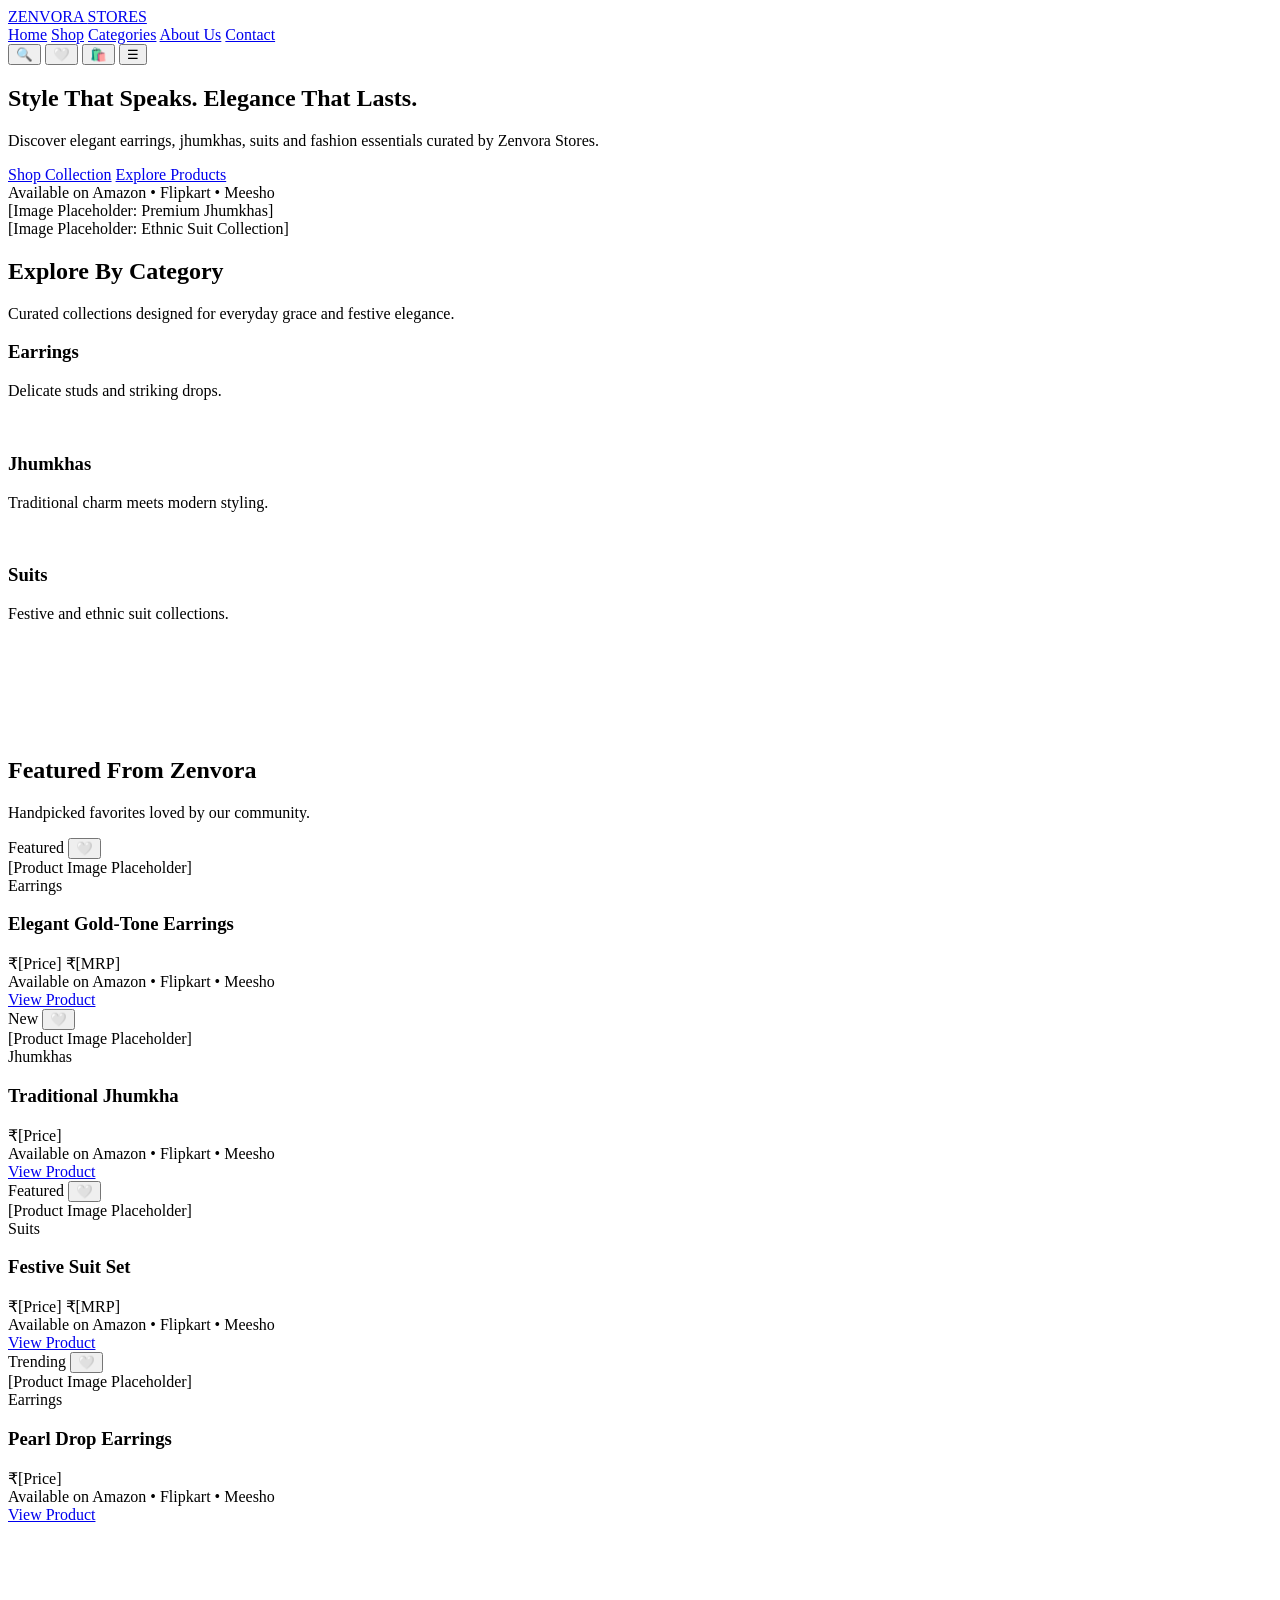
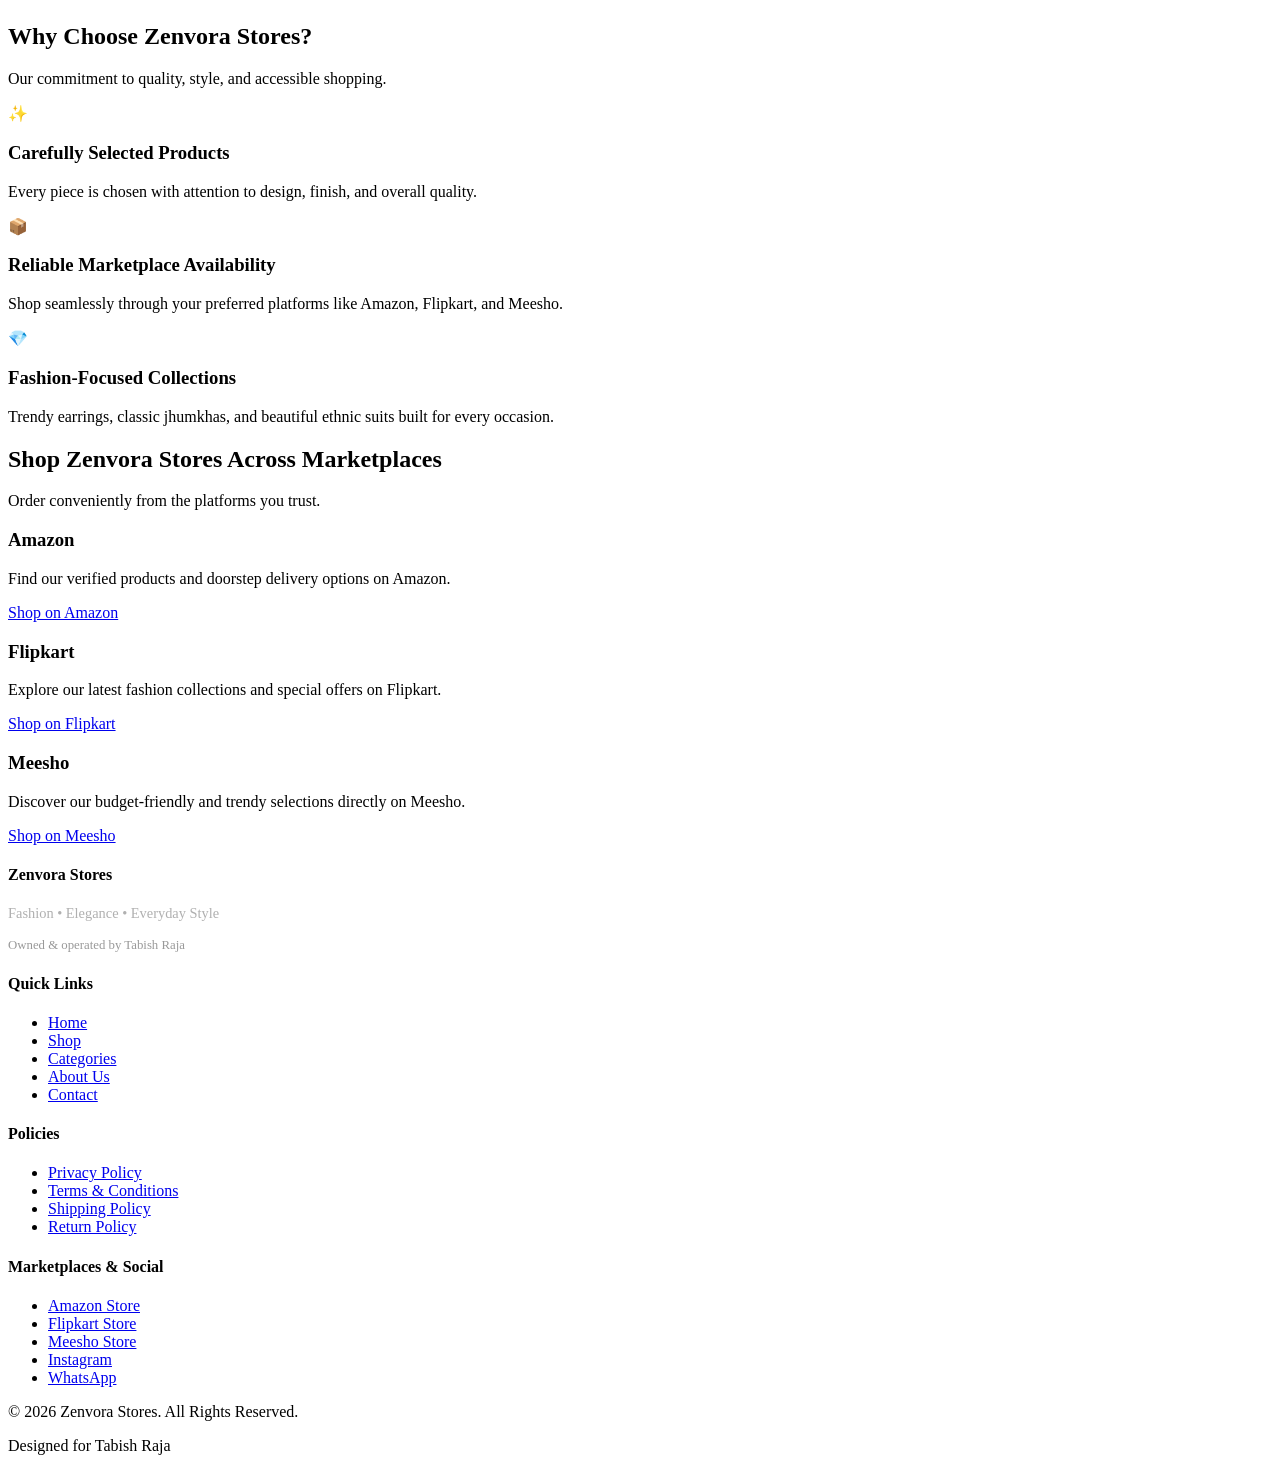
==== index.html @ 61e9c805 "Add files via upload" ====
<!DOCTYPE html>
<html lang="en">
<head>
  <meta charset="UTF-8">
  <meta name="viewport" content="width=device-width, initial-scale=1.0">
  <title>Zenvora Stores | Earrings, Jhumkhas, Suits & Fashion</title>
  <meta name="description" content="Discover earrings, jhumkhas, suits and fashion products from Zenvora Stores. Shop our collections through Zenvora Stores, Amazon, Flipkart and Meesho.">
  
  <meta property="og:title" content="Zenvora Stores | Earrings, Jhumkhas, Suits & Fashion">
  <meta property="og:description" content="Discover elegant fashion products curated by Zenvora Stores.">
  <meta property="og:type" content="website">

  <link rel="preconnect" href="https://fonts.googleapis.com">
  <link rel="preconnect" href="https://fonts.gstatic.com" crossorigin>
  <link href="https://fonts.googleapis.com/css2?family=Inter:wght@300;400;500;600&family=Playfair+Display:wght@400;500;600&display=swap" rel="stylesheet">
  
  <link rel="stylesheet" href="css/style.css">
</head>
<body>

  <header class="site-header">
    <div class="container navbar">
      <a href="index.html" class="brand-logo">ZENVORA <span>STORES</span></a>
      
      <nav class="nav-links">
        <a href="index.html" class="active">Home</a>
        <a href="shop.html">Shop</a>
        <a href="categories.html">Categories</a>
        <a href="about.html">About Us</a>
        <a href="contact.html">Contact</a>
      </nav>

      <div class="nav-actions">
        <button class="icon-btn" aria-label="Search">🔍</button>
        <button class="icon-btn" aria-label="Wishlist">🤍</button>
        <button class="icon-btn" aria-label="Shopping Bag">🛍️</button>
        <button class="hamburger" aria-label="Menu">☰</button>
      </div>
    </div>
  </header>

  <section class="hero-section container">
    <div class="hero-content">
      <h1>Style That Speaks. Elegance That Lasts.</h1>
      <p>Discover elegant earrings, jhumkhas, suits and fashion essentials curated by Zenvora Stores.</p>
      <div class="hero-btns">
        <a href="shop.html" class="btn btn-primary">Shop Collection</a>
        <a href="categories.html" class="btn btn-outline">Explore Products</a>
      </div>
      <div class="trust-statement">
        Available on Amazon • Flipkart • Meesho
      </div>
    </div>
    <div class="hero-image-grid">
      <div class="hero-image-card">
        <span>[Image Placeholder: Premium Jhumkhas]</span>
      </div>
      <div class="hero-image-card">
        <span>[Image Placeholder: Ethnic Suit Collection]</span>
      </div>
    </div>
  </section>

  <section class="categories-section">
    <div class="container">
      <div class="section-header">
        <h2>Explore By Category</h2>
        <p>Curated collections designed for everyday grace and festive elegance.</p>
      </div>
      <div class="categories-grid">
        <div class="category-card">
          <h3>Earrings</h3>
          <p>Delicate studs and striking drops.</p>
          <a href="shop.html" class="btn btn-outline btn-gold" style="color:#fff; border-color:#fff;">Explore Earrings</a>
        </div>
        <div class="category-card">
          <h3>Jhumkhas</h3>
          <p>Traditional charm meets modern styling.</p>
          <a href="shop.html" class="btn btn-outline btn-gold" style="color:#fff; border-color:#fff;">Explore Jhumkhas</a>
        </div>
        <div class="category-card">
          <h3>Suits</h3>
          <p>Festive and ethnic suit collections.</p>
          <a href="shop.html" class="btn btn-outline btn-gold" style="color:#fff; border-color:#fff;">Explore Suits</a>
        </div>
      </div>
    </div>
  </section>

  <section class="container" style="padding: 80px 0;">
    <div class="section-header">
      <h2>Featured From Zenvora</h2>
      <p>Handpicked favorites loved by our community.</p>
    </div>
    
    <div class="products-grid">
      <div class="product-card">
        <span class="product-badge">Featured</span>
        <button class="wishlist-btn" aria-label="Add to Wishlist">🤍</button>
        <div class="product-img-wrapper">
          <span>[Product Image Placeholder]</span>
        </div>
        <div class="product-info">
          <span class="product-category-tag">Earrings</span>
          <h3 class="product-title">Elegant Gold-Tone Earrings</h3>
          <div class="product-price-row">
            <span class="current-price">₹[Price]</span>
            <span class="original-price">₹[MRP]</span>
          </div>
          <div class="marketplace-tags">Available on Amazon • Flipkart • Meesho</div>
          <div class="product-card-actions">
            <a href="product/product-detail.html" class="btn btn-outline" style="width:100%; text-align:center;">View Product</a>
          </div>
        </div>
      </div>

      <div class="product-card">
        <span class="product-badge">New</span>
        <button class="wishlist-btn" aria-label="Add to Wishlist">🤍</button>
        <div class="product-img-wrapper">
          <span>[Product Image Placeholder]</span>
        </div>
        <div class="product-info">
          <span class="product-category-tag">Jhumkhas</span>
          <h3 class="product-title">Traditional Jhumkha</h3>
          <div class="product-price-row">
            <span class="current-price">₹[Price]</span>
          </div>
          <div class="marketplace-tags">Available on Amazon • Flipkart • Meesho</div>
          <div class="product-card-actions">
            <a href="product/product-detail.html" class="btn btn-outline" style="width:100%; text-align:center;">View Product</a>
          </div>
        </div>
      </div>

      <div class="product-card">
        <span class="product-badge">Featured</span>
        <button class="wishlist-btn" aria-label="Add to Wishlist">🤍</button>
        <div class="product-img-wrapper">
          <span>[Product Image Placeholder]</span>
        </div>
        <div class="product-info">
          <span class="product-category-tag">Suits</span>
          <h3 class="product-title">Festive Suit Set</h3>
          <div class="product-price-row">
            <span class="current-price">₹[Price]</span>
            <span class="original-price">₹[MRP]</span>
          </div>
          <div class="marketplace-tags">Available on Amazon • Flipkart • Meesho</div>
          <div class="product-card-actions">
            <a href="product/product-detail.html" class="btn btn-outline" style="width:100%; text-align:center;">View Product</a>
          </div>
        </div>
      </div>

      <div class="product-card">
        <span class="product-badge">Trending</span>
        <button class="wishlist-btn" aria-label="Add to Wishlist">🤍</button>
        <div class="product-img-wrapper">
          <span>[Product Image Placeholder]</span>
        </div>
        <div class="product-info">
          <span class="product-category-tag">Earrings</span>
          <h3 class="product-title">Pearl Drop Earrings</h3>
          <div class="product-price-row">
            <span class="current-price">₹[Price]</span>
          </div>
          <div class="marketplace-tags">Available on Amazon • Flipkart • Meesho</div>
          <div class="product-card-actions">
            <a href="product/product-detail.html" class="btn btn-outline" style="width:100%; text-align:center;">View Product</a>
          </div>
        </div>
      </div>
    </div>
  </section>

  <section class="features-section container">
    <div class="section-header">
      <h2>Why Choose Zenvora Stores?</h2>
      <p>Our commitment to quality, style, and accessible shopping.</p>
    </div>
    <div class="features-grid">
      <div class="feature-card">
        <div class="feature-icon">✨</div>
        <h3>Carefully Selected Products</h3>
        <p>Every piece is chosen with attention to design, finish, and overall quality.</p>
      </div>
      <div class="feature-card">
        <div class="feature-icon">📦</div>
        <h3>Reliable Marketplace Availability</h3>
        <p>Shop seamlessly through your preferred platforms like Amazon, Flipkart, and Meesho.</p>
      </div>
      <div class="feature-card">
        <div class="feature-icon">💎</div>
        <h3>Fashion-Focused Collections</h3>
        <p>Trendy earrings, classic jhumkhas, and beautiful ethnic suits built for every occasion.</p>
      </div>
    </div>
  </section>

  <section class="marketplaces-section">
    <div class="container">
      <div class="section-header">
        <h2>Shop Zenvora Stores Across Marketplaces</h2>
        <p>Order conveniently from the platforms you trust.</p>
      </div>
      <div class="marketplaces-grid">
        <div class="marketplace-card">
          <h3>Amazon</h3>
          <p>Find our verified products and doorstep delivery options on Amazon.</p>
          <a href="#amazon-link" class="btn btn-primary" target="_blank" rel="noopener">Shop on Amazon</a>
        </div>
        <div class="marketplace-card">
          <h3>Flipkart</h3>
          <p>Explore our latest fashion collections and special offers on Flipkart.</p>
          <a href="#flipkart-link" class="btn btn-primary" target="_blank" rel="noopener">Shop on Flipkart</a>
        </div>
        <div class="marketplace-card">
          <h3>Meesho</h3>
          <p>Discover our budget-friendly and trendy selections directly on Meesho.</p>
          <a href="#meesho-link" class="btn btn-primary" target="_blank" rel="noopener">Shop on Meesho</a>
        </div>
      </div>
    </div>
  </section>

  <footer class="site-footer">
    <div class="container">
      <div class="footer-grid">
        <div class="footer-col">
          <h4>Zenvora Stores</h4>
          <p style="color: #B0B0B0; font-size: 0.9rem; margin-bottom: 16px;">Fashion • Elegance • Everyday Style</p>
          <p style="color: #999; font-size: 0.8rem;">Owned & operated by Tabish Raja</p>
        </div>
        <div class="footer-col">
          <h4>Quick Links</h4>
          <ul>
            <li><a href="index.html">Home</a></li>
            <li><a href="shop.html">Shop</a></li>
            <li><a href="categories.html">Categories</a></li>
            <li><a href="about.html">About Us</a></li>
            <li><a href="contact.html">Contact</a></li>
          </ul>
        </div>
        <div class="footer-col">
          <h4>Policies</h4>
          <ul>
            <li><a href="#privacy">Privacy Policy</a></li>
            <li><a href="#terms">Terms & Conditions</a></li>
            <li><a href="#shipping">Shipping Policy</a></li>
            <li><a href="#returns">Return Policy</a></li>
          </ul>
        </div>
        <div class="footer-col">
          <h4>Marketplaces & Social</h4>
          <ul>
            <li><a href="#amazon-link">Amazon Store</a></li>
            <li><a href="#flipkart-link">Flipkart Store</a></li>
            <li><a href="#meesho-link">Meesho Store</a></li>
            <li><a href="#instagram">Instagram</a></li>
            <li><a href="#whatsapp">WhatsApp</a></li>
          </ul>
        </div>
      </div>
      <div class="footer-bottom">
        <p>&copy; 2026 Zenvora Stores. All Rights Reserved.</p>
        <p>Designed for Tabish Raja</p>
      </div>
    </div>
  </footer>

</body>
</html>
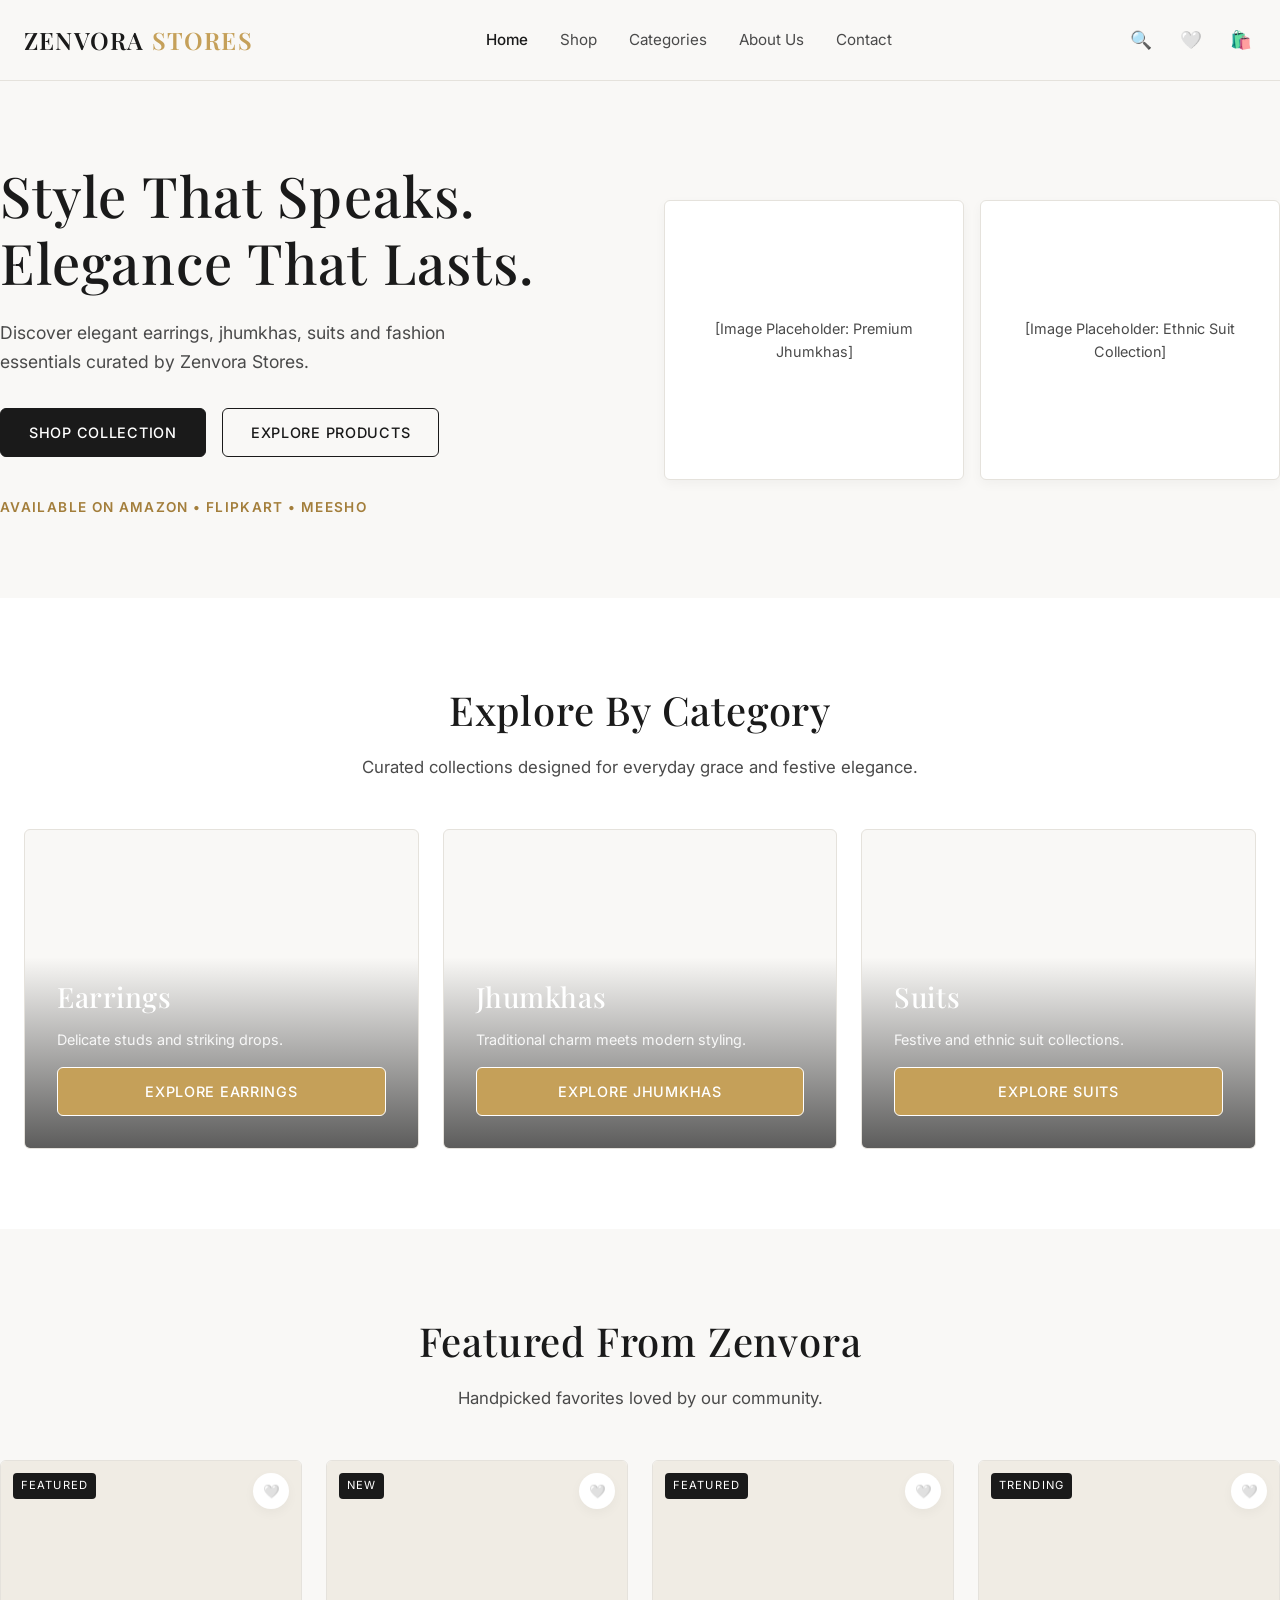
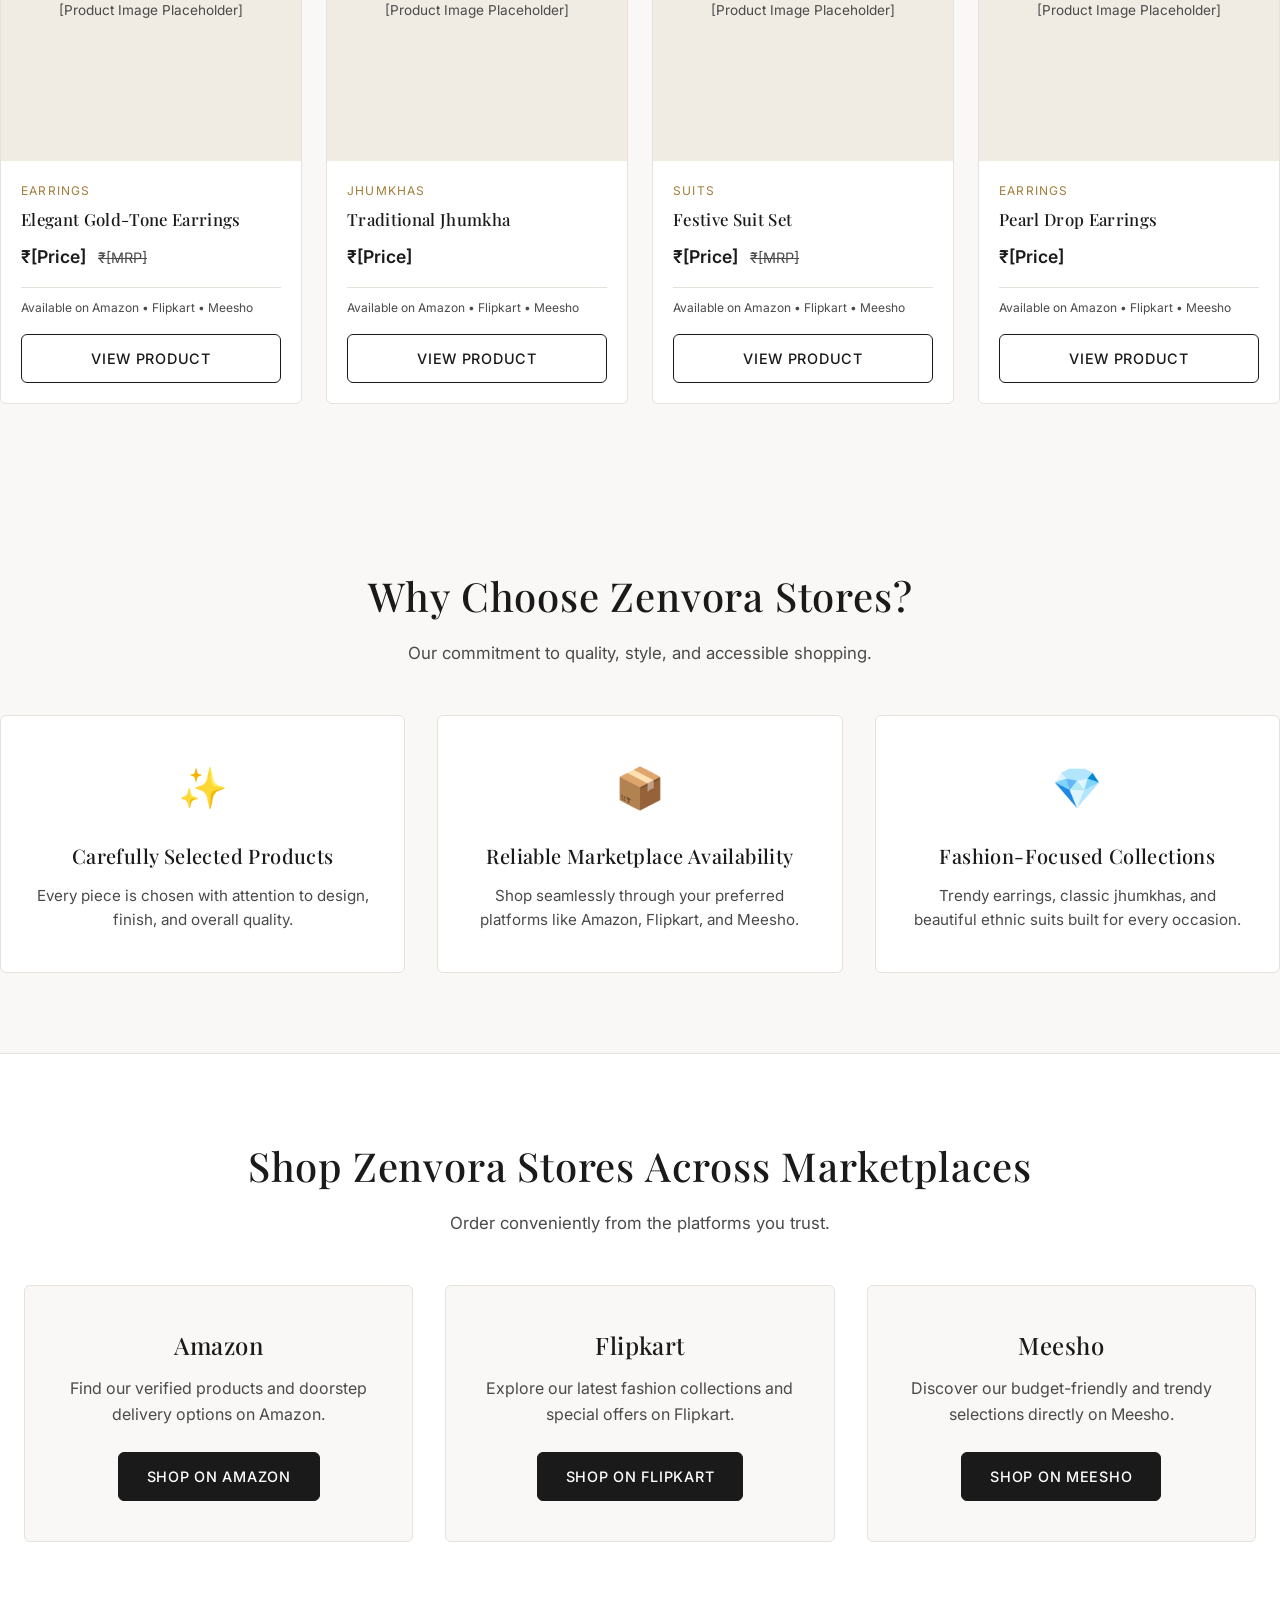
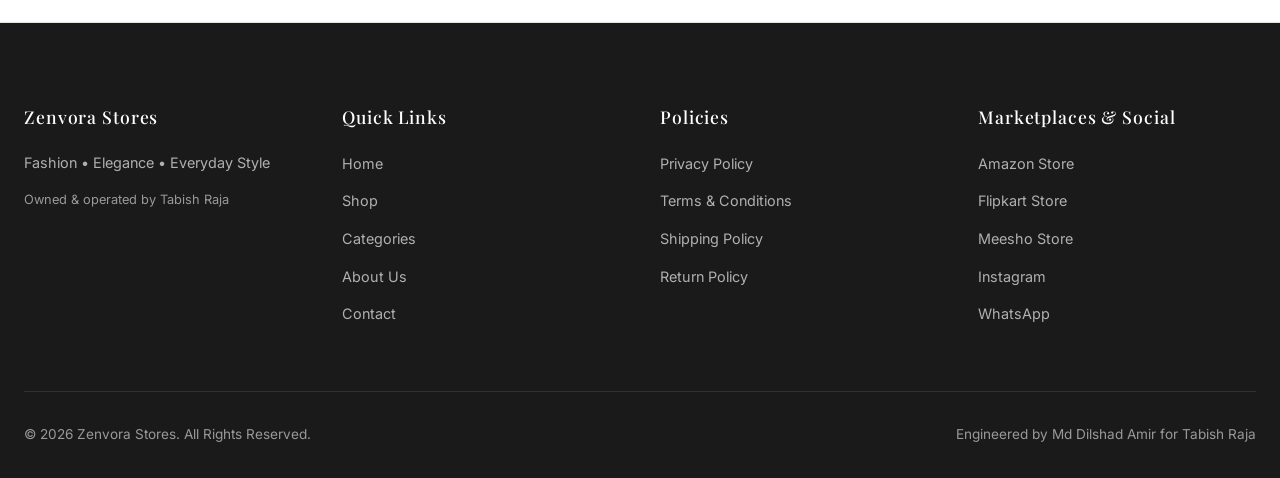
==== commit 45f2dd20: "Fix HTML structure and encoding issues in index.html The file was modified to correct the HTML struc" ====
--- a/index.html
+++ b/index.html
@@ -264,10 +264,10 @@
       </div>
       <div class="footer-bottom">
         <p>&copy; 2026 Zenvora Stores. All Rights Reserved.</p>
-        <p>Designed for Tabish Raja</p>
+        <p>Engineered by Md Dilshad Amir for Tabish Raja</p>
       </div>
     </div>
   </footer>
 
 </body>
-</html>+</html>
--- a/css/style.css
+++ b/css/style.css
@@ -0,0 +1,740 @@
+/* =================================================================
+   ZENVORA STORES - MASTER STYLESHEET
+   Brand Identity: Premium Indian Fashion & Lifestyle
+   Owner: Tabish Raja
+   Designer: Md Dilshad Amir
+================================================================= */
+
+:root {
+  --color-bg: #F9F8F6; /* Soft neutral beige / ivory background */
+  --color-surface: #FFFFFF; /* Pure white cards / containers */
+  --color-primary: #1A1A1A; /* Deep charcoal / near black */
+  --color-secondary: #4A4A4A; /* Muted dark gray for text */
+  --color-gold: #C5A059; /* Subtle gold accent */
+  --color-gold-dark: #A37E3B; /* Darker gold for hover states */
+  --color-border: #E5E2DC; /* Soft border color */
+  --color-badge: #F3ECE1; /* Light gold-tinted badge background */
+  
+  --font-primary: 'Inter', -apple-system, BlinkMacSystemFont, "Segoe UI", Roboto, sans-serif;
+  --font-heading: 'Playfair Display', Georgia, serif;
+  
+  --transition: all 0.3s ease;
+  --shadow-sm: 0 4px 12px rgba(26, 26, 26, 0.04);
+  --shadow-md: 0 8px 24px rgba(26, 26, 26, 0.08);
+  --radius: 6px;
+}
+
+/* Base Reset */
+* {
+  box-sizing: border-box;
+  margin: 0;
+  padding: 0;
+}
+
+body {
+  font-family: var(--font-primary);
+  background-color: var(--color-bg);
+  color: var(--color-primary);
+  line-height: 1.6;
+  -webkit-font-smoothing: antialiased;
+}
+
+a {
+  text-decoration: none;
+  color: inherit;
+  transition: var(--transition);
+}
+
+ul {
+  list-style: none;
+}
+
+img {
+  max-width: 100%;
+  height: auto;
+  display: block;
+}
+
+.container {
+  width: 100%;
+  max-width: 1280px;
+  margin: 0 auto;
+  padding: 0 24px;
+}
+
+/* Typography Headings */
+h1, h2, h3, h4 {
+  font-family: var(--font-heading);
+  font-weight: 500;
+  letter-spacing: 0.02em;
+}
+
+/* Buttons */
+.btn {
+  display: inline-flex;
+  align-items: center;
+  justify-content: center;
+  gap: 8px;
+  padding: 12px 28px;
+  font-size: 0.9rem;
+  font-weight: 500;
+  letter-spacing: 0.05em;
+  text-transform: uppercase;
+  border-radius: var(--radius);
+  cursor: pointer;
+  transition: var(--transition);
+  border: 1px solid transparent;
+}
+
+.btn-primary {
+  background-color: var(--color-primary);
+  color: var(--color-surface);
+  border-color: var(--color-primary);
+}
+
+.btn-primary:hover {
+  background-color: var(--color-gold);
+  border-color: var(--color-gold);
+  color: var(--color-primary);
+}
+
+.btn-outline {
+  background-color: transparent;
+  color: var(--color-primary);
+  border-color: var(--color-primary);
+}
+
+.btn-outline:hover {
+  background-color: var(--color-primary);
+  color: var(--color-surface);
+}
+
+.btn-gold {
+  background-color: var(--color-gold);
+  color: var(--color-primary);
+}
+
+.btn-gold:hover {
+  background-color: var(--color-gold-dark);
+}
+
+/* =================================================================
+   1. HEADER & NAVIGATION
+================================================================= */
+.site-header {
+  position: sticky;
+  top: 0;
+  left: 0;
+  width: 100%;
+  background-color: rgba(249, 248, 246, 0.95);
+  backdrop-filter: blur(10px);
+  border-bottom: 1px solid var(--color-border);
+  z-index: 1000;
+}
+
+.navbar {
+  display: flex;
+  align-items: center;
+  justify-content: space-between;
+  height: 80px;
+}
+
+.brand-logo {
+  font-family: var(--font-heading);
+  font-size: 1.5rem;
+  font-weight: 600;
+  letter-spacing: 0.05em;
+  color: var(--color-primary);
+}
+
+.brand-logo span {
+  color: var(--color-gold);
+}
+
+.nav-links {
+  display: flex;
+  gap: 32px;
+}
+
+.nav-links a {
+  font-size: 0.95rem;
+  color: var(--color-secondary);
+  font-weight: 400;
+}
+
+.nav-links a:hover,
+.nav-links a.active {
+  color: var(--color-primary);
+  font-weight: 500;
+}
+
+.nav-actions {
+  display: flex;
+  align-items: center;
+  gap: 20px;
+}
+
+.icon-btn {
+  background: none;
+  border: none;
+  font-size: 1.1rem;
+  color: var(--color-primary);
+  cursor: pointer;
+  position: relative;
+  padding: 4px;
+}
+
+.hamburger {
+  display: none;
+  background: none;
+  border: none;
+  font-size: 1.5rem;
+  cursor: pointer;
+  color: var(--color-primary);
+}
+
+/* =================================================================
+   2. HERO SECTION
+================================================================= */
+.hero-section {
+  padding: 80px 0;
+  display: grid;
+  grid-template-columns: 1fr 1fr;
+  gap: 48px;
+  align-items: center;
+}
+
+.hero-content h1 {
+  font-size: 3.5rem;
+  line-height: 1.2;
+  margin-bottom: 24px;
+  color: var(--color-primary);
+}
+
+.hero-content p {
+  font-size: 1.1rem;
+  color: var(--color-secondary);
+  margin-bottom: 32px;
+  max-width: 500px;
+}
+
+.hero-btns {
+  display: flex;
+  gap: 16px;
+  margin-bottom: 40px;
+}
+
+.trust-statement {
+  font-size: 0.85rem;
+  text-transform: uppercase;
+  letter-spacing: 0.1em;
+  color: var(--color-gold-dark);
+  font-weight: 600;
+}
+
+.hero-image-grid {
+  display: grid;
+  grid-template-columns: repeat(2, 1fr);
+  gap: 16px;
+}
+
+.hero-image-card {
+  background-color: var(--color-surface);
+  border-radius: var(--radius);
+  overflow: hidden;
+  box-shadow: var(--shadow-sm);
+  border: 1px solid var(--color-border);
+  min-height: 280px;
+  display: flex;
+  align-items: center;
+  justify-content: center;
+  color: var(--color-secondary);
+  font-size: 0.9rem;
+  text-align: center;
+  padding: 20px;
+}
+
+/* =================================================================
+   3. SECTION SHARED STYLES
+================================================================= */
+.section-header {
+  text-align: center;
+  margin-bottom: 48px;
+}
+
+.section-header h2 {
+  font-size: 2.5rem;
+  margin-bottom: 12px;
+}
+
+.section-header p {
+  color: var(--color-secondary);
+  font-size: 1.05rem;
+}
+
+/* =================================================================
+   4. PRODUCT GRID & CARDS (Consistently Structured)
+================================================================= */
+.products-grid {
+  display: grid;
+  grid-template-columns: repeat(4, 1fr);
+  gap: 24px;
+}
+
+.product-card {
+  background-color: var(--color-surface);
+  border: 1px solid var(--color-border);
+  border-radius: var(--radius);
+  overflow: hidden;
+  position: relative;
+  transition: var(--transition);
+  display: flex;
+  flex-direction: column;
+}
+
+.product-card:hover {
+  box-shadow: var(--shadow-md);
+  transform: translateY(-4px);
+}
+
+.product-badge {
+  position: absolute;
+  top: 12px;
+  left: 12px;
+  background-color: var(--color-primary);
+  color: var(--color-surface);
+  font-size: 0.7rem;
+  text-transform: uppercase;
+  letter-spacing: 0.1em;
+  padding: 4px 8px;
+  border-radius: 4px;
+  z-index: 2;
+}
+
+.product-img-wrapper {
+  position: relative;
+  width: 100%;
+  height: 300px;
+  background-color: #F0ECE4;
+  display: flex;
+  align-items: center;
+  justify-content: center;
+  color: var(--color-secondary);
+  font-size: 0.85rem;
+}
+
+.wishlist-btn {
+  position: absolute;
+  top: 12px;
+  right: 12px;
+  background: var(--color-surface);
+  border: none;
+  width: 36px;
+  height: 36px;
+  border-radius: 50%;
+  display: flex;
+  align-items: center;
+  justify-content: center;
+  cursor: pointer;
+  box-shadow: var(--shadow-sm);
+  z-index: 2;
+}
+
+.product-info {
+  padding: 20px;
+  display: flex;
+  flex-direction: column;
+  flex-grow: 1;
+}
+
+.product-category-tag {
+  font-size: 0.75rem;
+  text-transform: uppercase;
+  letter-spacing: 0.1em;
+  color: var(--color-gold-dark);
+  margin-bottom: 6px;
+}
+
+.product-title {
+  font-size: 1.05rem;
+  font-weight: 500;
+  margin-bottom: 10px;
+  color: var(--color-primary);
+}
+
+.product-price-row {
+  display: flex;
+  align-items: center;
+  gap: 12px;
+  margin-bottom: 16px;
+}
+
+.current-price {
+  font-weight: 600;
+  font-size: 1.1rem;
+}
+
+.original-price {
+  text-decoration: line-through;
+  color: var(--color-secondary);
+  font-size: 0.9rem;
+}
+
+.marketplace-tags {
+  font-size: 0.75rem;
+  color: var(--color-secondary);
+  margin-bottom: 16px;
+  border-top: 1px solid var(--color-border);
+  padding-top: 10px;
+}
+
+.product-card-actions {
+  margin-top: auto;
+}
+
+/* =================================================================
+   6. CATEGORIES SECTION
+================================================================= */
+.categories-section {
+  padding: 80px 0;
+  background-color: var(--color-surface);
+}
+
+.categories-grid {
+  display: grid;
+  grid-template-columns: repeat(3, 1fr);
+  gap: 24px;
+}
+
+.category-card {
+  position: relative;
+  height: 320px;
+  border-radius: var(--radius);
+  overflow: hidden;
+  background-color: var(--color-bg);
+  display: flex;
+  flex-direction: column;
+  justify-content: flex-end;
+  padding: 32px;
+  border: 1px solid var(--color-border);
+}
+
+.category-card::before {
+  content: '';
+  position: absolute;
+  top: 0; left: 0; width: 100%; height: 100%;
+  background: linear-gradient(to top, rgba(26,26,26,0.7) 0%, transparent 60%);
+  z-index: 1;
+}
+
+.category-card > * {
+  position: relative;
+  z-index: 2;
+  color: #FFFFFF;
+}
+
+.category-card h3 {
+  font-size: 1.75rem;
+  margin-bottom: 8px;
+}
+
+.category-card p {
+  font-size: 0.9rem;
+  opacity: 0.9;
+  margin-bottom: 16px;
+}
+
+/* =================================================================
+   8. WHY CHOOSE US SECTION
+================================================================= */
+.features-section {
+  padding: 80px 0;
+}
+
+.features-grid {
+  display: grid;
+  grid-template-columns: repeat(3, 1fr);
+  gap: 32px;
+}
+
+.feature-card {
+  background-color: var(--color-surface);
+  padding: 40px 32px;
+  border-radius: var(--radius);
+  border: 1px solid var(--color-border);
+  text-align: center;
+}
+
+.feature-icon {
+  font-size: 2.5rem;
+  margin-bottom: 20px;
+}
+
+.feature-card h3 {
+  font-size: 1.25rem;
+  margin-bottom: 12px;
+}
+
+.feature-card p {
+  color: var(--color-secondary);
+  font-size: 0.95rem;
+}
+
+/* =================================================================
+   9. MARKETPLACE CARDS SECTION
+================================================================= */
+.marketplaces-section {
+  padding: 80px 0;
+  background-color: var(--color-surface);
+  border-top: 1px solid var(--color-border);
+  border-bottom: 1px solid var(--color-border);
+}
+
+.marketplaces-grid {
+  display: grid;
+  grid-template-columns: repeat(3, 1fr);
+  gap: 32px;
+}
+
+.marketplace-card {
+  background-color: var(--color-bg);
+  border: 1px solid var(--color-border);
+  border-radius: var(--radius);
+  padding: 40px;
+  text-align: center;
+}
+
+.marketplace-card h3 {
+  font-size: 1.5rem;
+  margin-bottom: 12px;
+}
+
+.marketplace-card p {
+  color: var(--color-secondary);
+  margin-bottom: 24px;
+}
+
+/* =================================================================
+   10. ABOUT / OWNER SECTION
+================================================================= */
+.about-owner-section {
+  padding: 80px 0;
+}
+
+.about-owner-grid {
+  display: grid;
+  grid-template-columns: 1fr 1fr;
+  gap: 64px;
+  align-items: center;
+}
+
+.owner-image-placeholder {
+  width: 100%;
+  height: 450px;
+  background-color: var(--color-surface);
+  border: 1px solid var(--color-border);
+  border-radius: var(--radius);
+  display: flex;
+  align-items: center;
+  justify-content: center;
+  color: var(--color-secondary);
+  font-size: 0.9rem;
+}
+
+.owner-content h2 {
+  font-size: 2.25rem;
+  margin-bottom: 16px;
+}
+
+.owner-role {
+  font-size: 1rem;
+  color: var(--color-gold-dark);
+  font-weight: 600;
+  text-transform: uppercase;
+  letter-spacing: 0.05em;
+  margin-bottom: 20px;
+}
+
+.owner-content p {
+  color: var(--color-secondary);
+  margin-bottom: 16px;
+}
+
+/* =================================================================
+   11. CONTACT SECTION
+================================================================= */
+.contact-section {
+  padding: 80px 0;
+  background-color: var(--color-surface);
+}
+
+.contact-grid {
+  display: grid;
+  grid-template-columns: 1fr 1fr;
+  gap: 64px;
+}
+
+.contact-info-list {
+  display: flex;
+  flex-direction: column;
+  gap: 20px;
+  margin-top: 24px;
+}
+
+.contact-item {
+  display: flex;
+  flex-direction: column;
+}
+
+.contact-item span.label {
+  font-size: 0.8rem;
+  text-transform: uppercase;
+  letter-spacing: 0.1em;
+  color: var(--color-gold-dark);
+}
+
+.contact-item span.value {
+  font-size: 1.05rem;
+  color: var(--color-primary);
+  font-weight: 500;
+}
+
+.contact-form {
+  display: flex;
+  flex-direction: column;
+  gap: 20px;
+}
+
+.form-group {
+  display: flex;
+  flex-direction: column;
+  gap: 8px;
+}
+
+.form-group label {
+  font-size: 0.9rem;
+  font-weight: 500;
+}
+
+.form-control {
+  padding: 14px;
+  border: 1px solid var(--color-border);
+  border-radius: var(--radius);
+  background-color: var(--color-bg);
+  font-family: var(--font-primary);
+  font-size: 0.95krem;
+  color: var(--color-primary);
+}
+
+.form-control:focus {
+  outline: none;
+  border-color: var(--color-gold);
+}
+
+/* =================================================================
+   12. FOOTER
+================================================================= */
+.site-footer {
+  background-color: var(--color-primary);
+  color: var(--color-surface);
+  padding: 80px 0 32px 0;
+}
+
+.footer-grid {
+  display: grid;
+  grid-template-columns: repeat(4, 1fr);
+  gap: 40px;
+  margin-bottom: 64px;
+}
+
+.footer-col h4 {
+  font-size: 1.1rem;
+  margin-bottom: 20px;
+  color: var(--color-surface);
+  letter-spacing: 0.05em;
+}
+
+.footer-col ul {
+  display: flex;
+  flex-direction: column;
+  gap: 12px;
+}
+
+.footer-col ul a {
+  color: #B0B0B0;
+  font-size: 0.9rem;
+}
+
+.footer-col ul a:hover {
+  color: var(--color-gold);
+}
+
+.footer-bottom {
+  border-top: 1px solid rgba(255, 255, 255, 0.1);
+  padding-top: 32px;
+  display: flex;
+  justify-content: space-between;
+  align-items: center;
+  font-size: 0.85rem;
+  color: #999999;
+}
+
+/* =================================================================
+   RESPONSIVE MEDIA QUERIES
+================================================================= */
+@media (max-width: 1024px) {
+  .hero-section {
+    grid-template-columns: 1fr;
+    text-align: center;
+    padding: 40px 0;
+  }
+  .hero-content p {
+    margin: 0 auto 32px auto;
+  }
+  .hero-btns {
+    justify-content: center;
+  }
+  .products-grid {
+    grid-template-columns: repeat(3, 1fr);
+  }
+  .features-grid, .marketplaces-grid, .categories-grid {
+    grid-template-columns: repeat(2, 1fr);
+  }
+  .footer-grid {
+    grid-template-columns: repeat(2, 1fr);
+  }
+  .about-owner-grid, .contact-grid {
+    grid-template-columns: 1fr;
+    gap: 40px;
+  }
+}
+
+@media (max-width: 768px) {
+  .nav-links {
+    display: none; /* Can be handled via CSS state or JS mobile menu */
+  }
+  .hamburger {
+    display: block;
+  }
+  .hero-content h1 {
+    font-size: 2.5rem;
+  }
+  .products-grid {
+    grid-template-columns: repeat(2, 1fr);
+    gap: 16px;
+  }
+  .features-grid, .marketplaces-grid, .categories-grid, .footer-grid {
+    grid-template-columns: 1fr;
+  }
+  .footer-bottom {
+    flex-direction: column;
+    gap: 12px;
+    text-align: center;
+  }
+}
+
+@media (max-width: 480px) {
+  .products-grid {
+    grid-template-columns: 1fr;
+  }
+}
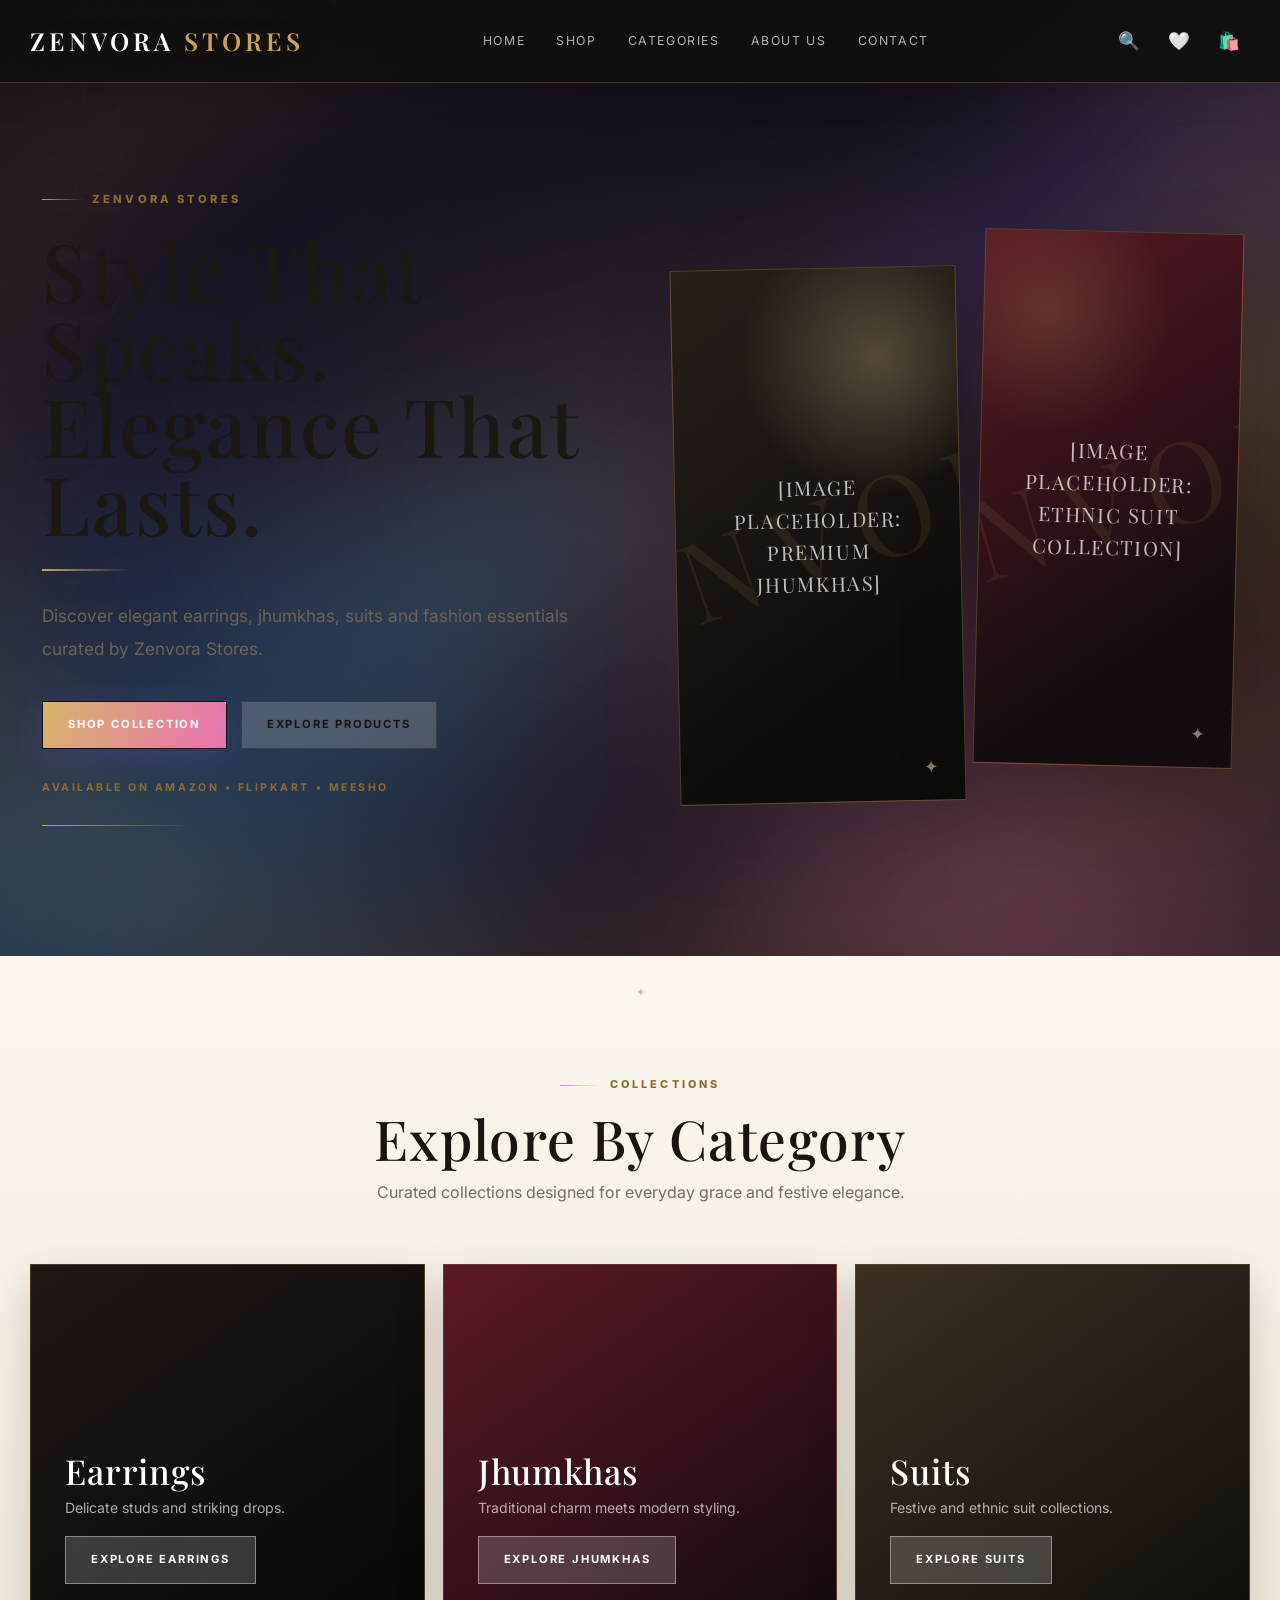
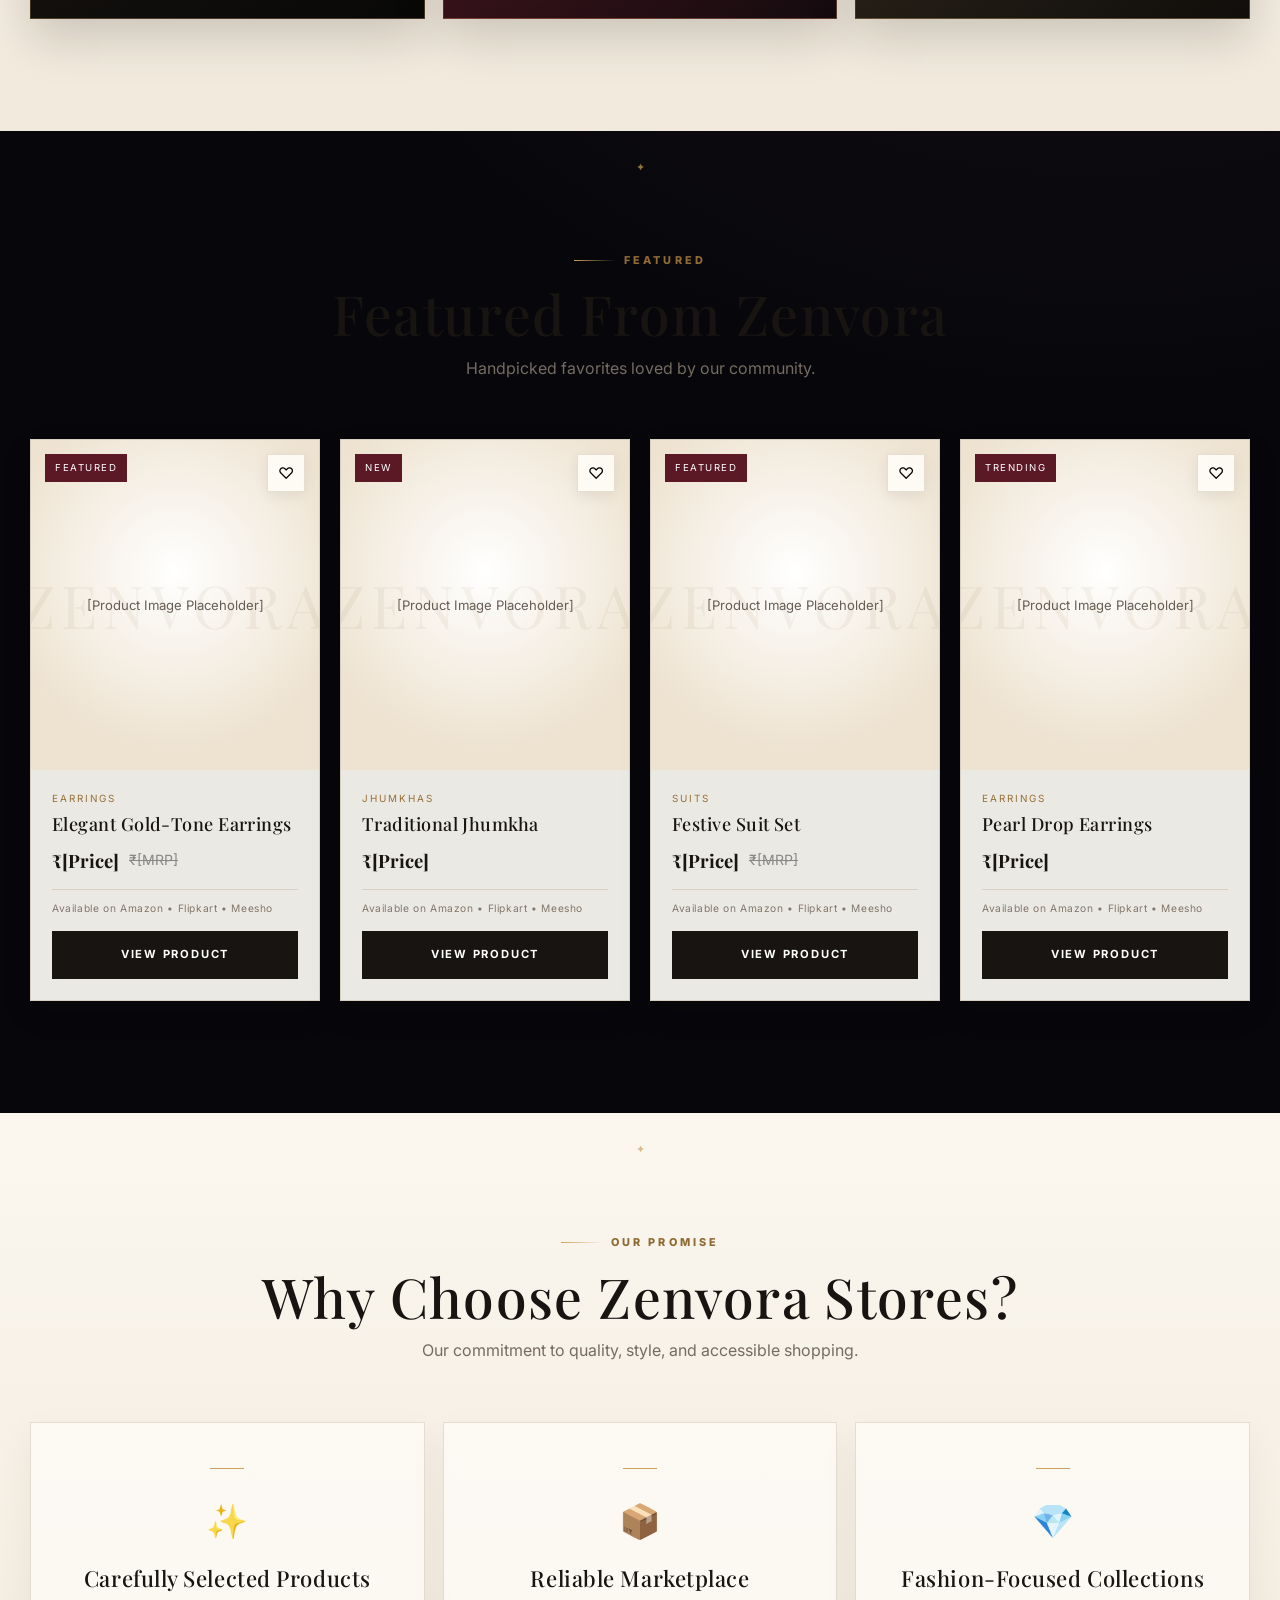
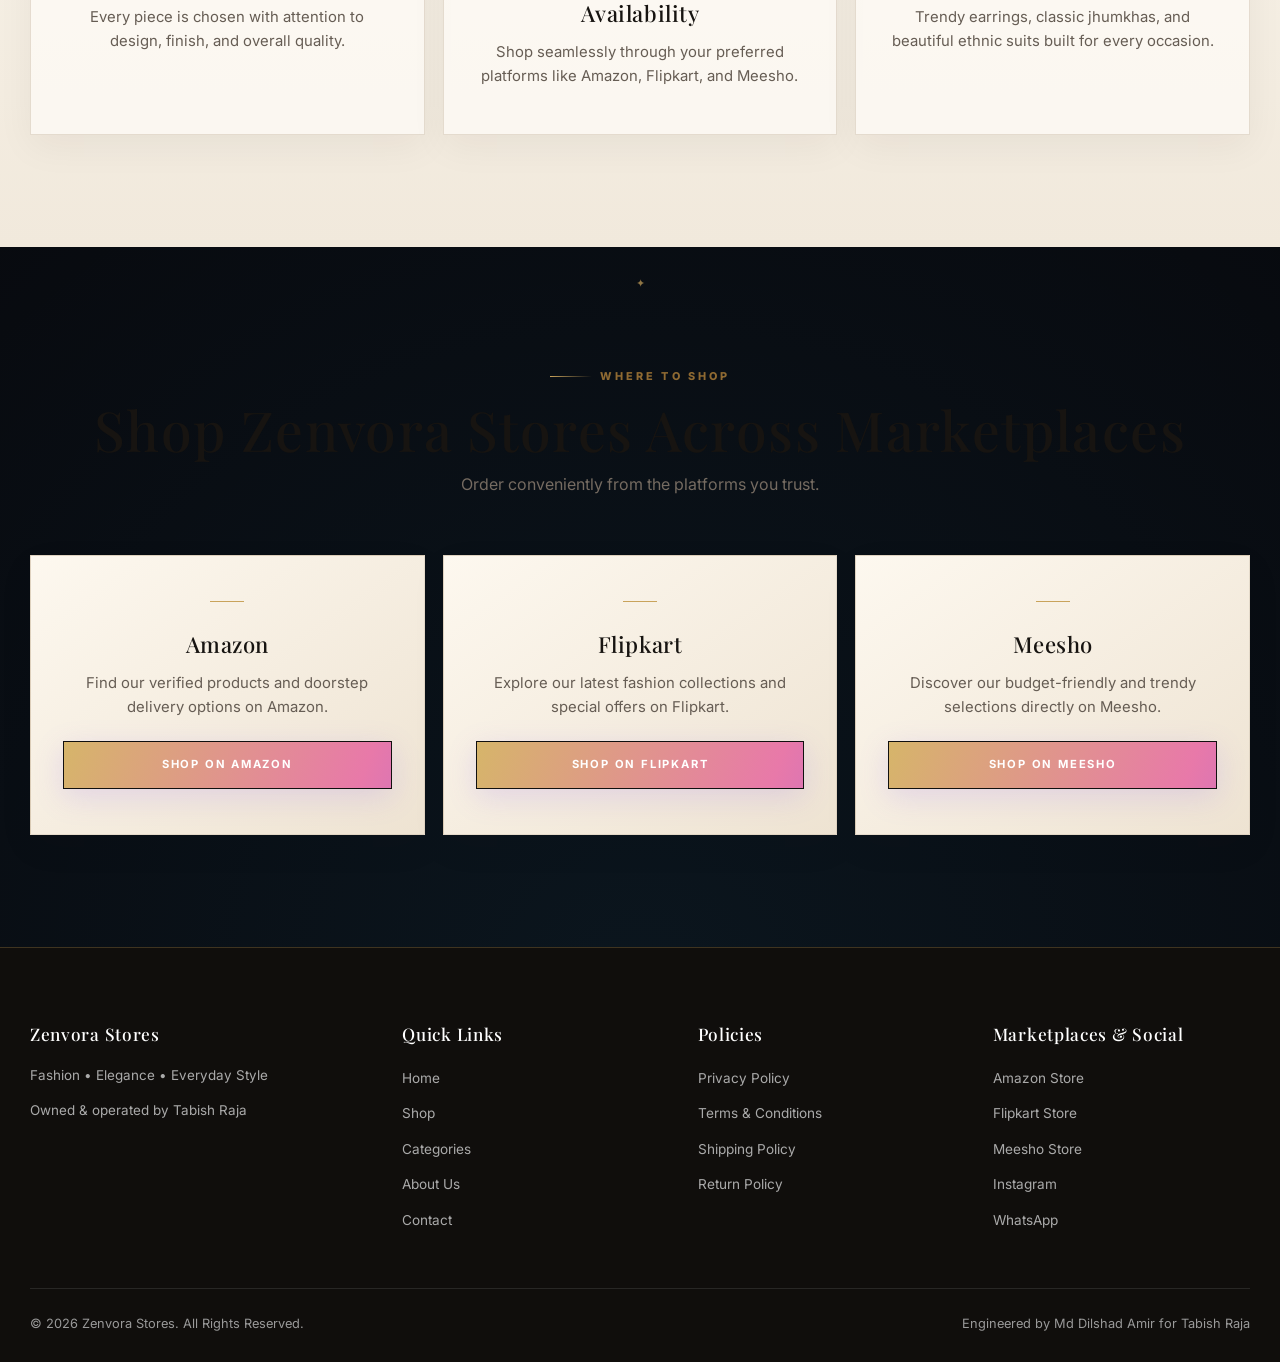
==== commit 1eee2001: "Update print statement to say 'Goodbye World'" ====
--- a/index.html
+++ b/index.html
@@ -1,273 +1,908 @@
 <!DOCTYPE html>
 <html lang="en">
 <head>
-  <meta charset="UTF-8">
-  <meta name="viewport" content="width=device-width, initial-scale=1.0">
-  <title>Zenvora Stores | Earrings, Jhumkhas, Suits & Fashion</title>
-  <meta name="description" content="Discover earrings, jhumkhas, suits and fashion products from Zenvora Stores. Shop our collections through Zenvora Stores, Amazon, Flipkart and Meesho.">
-  
-  <meta property="og:title" content="Zenvora Stores | Earrings, Jhumkhas, Suits & Fashion">
-  <meta property="og:description" content="Discover elegant fashion products curated by Zenvora Stores.">
-  <meta property="og:type" content="website">
-
-  <link rel="preconnect" href="https://fonts.googleapis.com">
-  <link rel="preconnect" href="https://fonts.gstatic.com" crossorigin>
-  <link href="https://fonts.googleapis.com/css2?family=Inter:wght@300;400;500;600&family=Playfair+Display:wght@400;500;600&display=swap" rel="stylesheet">
-  
-  <link rel="stylesheet" href="css/style.css">
+<meta charset="UTF-8">
+<meta name="viewport" content="width=device-width, initial-scale=1.0">
+<title>Zenvora Stores | Earrings, Jhumkhas, Suits & Fashion</title>
+<meta name="description" content="Discover earrings, jhumkhas, suits and fashion products from Zenvora Stores. Shop our collections through Zenvora Stores, Amazon, Flipkart and Meesho.">
+<meta name="theme-color" content="#11100f">
+<meta property="og:title" content="Zenvora Stores | Earrings, Jhumkhas, Suits & Fashion">
+<meta property="og:description" content="Discover elegant fashion products curated by Zenvora Stores.">
+<meta property="og:type" content="website">
+<link rel="preconnect" href="https://fonts.googleapis.com">
+<link rel="preconnect" href="https://fonts.gstatic.com" crossorigin>
+<link href="https://fonts.googleapis.com/css2?family=Inter:wght@300;400;500;600;700&family=Playfair+Display:wght@400;500;600&display=swap" rel="stylesheet">
+<style>
+:root{
+--bg:#f9f8f6;--surface:#fff;--ink:#1a1a1a;--muted:#4a4a4a;--gold:#c5a059;--gold2:#a37e3b;
+--border:#e5e2dc;--badge:#f3ece1;--shadow:0 12px 35px rgba(26,26,26,.08);--shadow2:0 22px 55px rgba(26,26,26,.13);
+--radius:10px;--ease:cubic-bezier(.2,.7,.2,1)
+}
+*{box-sizing:border-box;margin:0;padding:0}
+html{scroll-behavior:smooth}
+body{font-family:Inter,-apple-system,BlinkMacSystemFont,"Segoe UI",sans-serif;background:var(--bg);color:var(--ink);line-height:1.6;-webkit-font-smoothing:antialiased}
+body.lock{overflow:hidden}
+a{text-decoration:none;color:inherit}
+button,input,textarea,select{font:inherit}
+button{cursor:pointer}
+ul{list-style:none}
+img{max-width:100%;display:block}
+.container{width:min(1280px,100%);margin:auto;padding:0 24px}
+h1,h2,h3,h4{font-family:"Playfair Display",Georgia,serif;font-weight:500;letter-spacing:.02em}
+.section{padding:88px 0}
+.section.alt{background:#fff}
+.section-header{text-align:center;margin-bottom:46px}
+.section-header h2{font-size:clamp(2rem,4vw,2.65rem);margin-bottom:10px}
+.section-header p{color:var(--muted);font-size:1rem}
+.eyebrow{display:inline-flex;align-items:center;gap:8px;color:var(--gold2);font-size:.75rem;font-weight:700;letter-spacing:.16em;text-transform:uppercase;margin-bottom:15px}
+.eyebrow:before{content:"";width:28px;height:1px;background:var(--gold)}
+.btn{display:inline-flex;align-items:center;justify-content:center;gap:9px;padding:13px 25px;border:1px solid transparent;border-radius:7px;font-size:.82rem;font-weight:700;letter-spacing:.08em;text-transform:uppercase;transition:.3s var(--ease)}
+.btn-primary{background:var(--ink);color:#fff;border-color:var(--ink)}
+.btn-primary:hover{background:var(--gold);border-color:var(--gold);color:var(--ink);transform:translateY(-2px)}
+.btn-outline{background:transparent;color:var(--ink);border-color:var(--ink)}
+.btn-outline:hover{background:var(--ink);color:#fff;transform:translateY(-2px)}
+.btn-gold{background:var(--gold);border-color:var(--gold);color:var(--ink)}
+.btn-gold:hover{background:var(--gold2);border-color:var(--gold2)}
+.site-header{position:sticky;top:0;z-index:1000;background:rgba(249,248,246,.88);backdrop-filter:blur(18px);border-bottom:1px solid rgba(229,226,220,.9)}
+.navbar{height:76px;display:flex;align-items:center;justify-content:space-between;gap:25px}
+.brand-logo{font-family:"Playfair Display",serif;font-size:1.48rem;font-weight:600;letter-spacing:.08em;white-space:nowrap}
+.brand-logo span{color:var(--gold)}
+.nav-links{display:flex;gap:29px}
+.nav-links a{font-size:.9rem;color:var(--muted);position:relative;padding:8px 0}
+.nav-links a:after{content:"";position:absolute;left:0;bottom:0;width:0;height:2px;background:var(--gold);transition:.25s}
+.nav-links a:hover,.nav-links a.active{color:var(--ink)}
+.nav-links a.active:after,.nav-links a:hover:after{width:100%}
+.nav-actions{display:flex;align-items:center;gap:8px}
+.icon-btn{border:0;background:transparent;width:42px;height:42px;border-radius:50%;font-size:1.1rem;transition:.25s}
+.icon-btn:hover{background:#fff;box-shadow:var(--shadow)}
+.hamburger{display:none}
+.hero-section{padding:78px 0 92px;display:grid;grid-template-columns:1.02fr .98fr;gap:58px;align-items:center}
+.hero-content h1{font-size:clamp(2.8rem,5.2vw,4.35rem);line-height:1.1;margin-bottom:23px}
+.hero-content p{font-size:1.08rem;color:var(--muted);max-width:570px;margin-bottom:31px}
+.hero-btns{display:flex;gap:13px;flex-wrap:wrap;margin-bottom:32px}
+.trust-statement{font-size:.76rem;text-transform:uppercase;letter-spacing:.13em;color:var(--gold2);font-weight:700}
+.hero-image-grid{display:grid;grid-template-columns:1.05fr .95fr;gap:16px}
+.hero-image-card{min-height:390px;border:1px solid var(--border);border-radius:14px;background:linear-gradient(145deg,#fff,#f0ece4);display:flex;align-items:center;justify-content:center;text-align:center;padding:25px;color:var(--muted);box-shadow:var(--shadow);position:relative;overflow:hidden}
+.hero-image-card:first-child{transform:translateY(25px)}
+.hero-image-card:before{content:"ZENVORA";position:absolute;font-family:"Playfair Display";font-size:5rem;color:rgba(197,160,89,.08);transform:rotate(-18deg)}
+.hero-image-card span{position:relative;z-index:1}
+.categories-grid{display:grid;grid-template-columns:repeat(3,1fr);gap:22px}
+.category-card{position:relative;min-height:310px;border-radius:14px;overflow:hidden;background:linear-gradient(145deg,#2b2926,#111);display:flex;flex-direction:column;justify-content:flex-end;padding:30px;border:1px solid #34312d;box-shadow:var(--shadow);transition:.35s var(--ease)}
+.category-card:hover{transform:translateY(-7px);box-shadow:var(--shadow2)}
+.category-card:before{content:"";position:absolute;inset:0;background:radial-gradient(circle at 75% 20%,rgba(197,160,89,.3),transparent 32%),linear-gradient(to top,rgba(0,0,0,.78),transparent 70%)}
+.category-card>*{position:relative;z-index:1;color:#fff}
+.category-card h3{font-size:1.8rem;margin-bottom:7px}.category-card p{opacity:.88;margin-bottom:17px;font-size:.92rem}
+.products-grid{display:grid;grid-template-columns:repeat(4,1fr);gap:23px}
+.product-card{background:#fff;border:1px solid var(--border);border-radius:12px;overflow:hidden;position:relative;transition:.35s var(--ease);display:flex;flex-direction:column}
+.product-card:hover{transform:translateY(-6px);box-shadow:var(--shadow2)}
+.product-badge{position:absolute;top:12px;left:12px;background:var(--ink);color:#fff;font-size:.66rem;text-transform:uppercase;letter-spacing:.1em;padding:5px 9px;border-radius:5px;z-index:3}
+.product-img-wrapper{height:300px;background:linear-gradient(145deg,#f5f1e9,#e9e1d4);display:flex;align-items:center;justify-content:center;color:var(--muted);font-size:.82rem;position:relative;overflow:hidden}
+.product-img-wrapper:after{content:"ZENVORA";font-family:"Playfair Display";position:absolute;font-size:3rem;color:rgba(26,26,26,.07);letter-spacing:.1em}
+.product-img-wrapper span{position:relative;z-index:1;text-align:center}
+.wishlist-btn{position:absolute;right:12px;top:12px;width:38px;height:38px;border:1px solid var(--border);border-radius:50%;background:#fff;z-index:4;box-shadow:0 4px 14px rgba(0,0,0,.07);transition:.25s}
+.wishlist-btn.active{color:#b12d3a;background:#fff0f1}
+.product-info{padding:19px;display:flex;flex-direction:column;flex-grow:1}
+.product-category-tag{font-size:.7rem;text-transform:uppercase;letter-spacing:.12em;color:var(--gold2);margin-bottom:5px}
+.product-title{font-size:1.05rem;margin-bottom:9px}
+.product-price-row{display:flex;gap:10px;align-items:center;margin-bottom:14px}
+.current-price{font-weight:700}.original-price{text-decoration:line-through;color:#888;font-size:.88rem}
+.marketplace-tags{font-size:.72rem;color:var(--muted);border-top:1px solid var(--border);padding-top:10px;margin-bottom:15px}
+.product-card-actions{margin-top:auto}.product-card-actions .btn{width:100%}
+.features-grid,.marketplaces-grid{display:grid;grid-template-columns:repeat(3,1fr);gap:25px}
+.feature-card,.marketplace-card{background:#fff;padding:38px 30px;border:1px solid var(--border);border-radius:12px;text-align:center;transition:.3s}
+.feature-card:hover,.marketplace-card:hover{transform:translateY(-5px);box-shadow:var(--shadow)}
+.feature-icon{font-size:2.4rem;margin-bottom:17px}.feature-card h3,.marketplace-card h3{font-size:1.25rem;margin-bottom:10px}.feature-card p,.marketplace-card p{color:var(--muted);font-size:.93rem}
+.marketplace-card{background:var(--bg)}.marketplace-card .btn{margin-top:21px}
+.about-owner-section{padding:88px 0}.about-owner-grid,.contact-grid{display:grid;grid-template-columns:1fr 1fr;gap:62px;align-items:center}
+.owner-image-container{min-height:480px;border:1px solid var(--border);border-radius:14px;overflow:hidden;background:#eee8dc;display:flex;align-items:center;justify-content:center}
+.owner-image-container img{width:100%;height:480px;object-fit:cover}
+.owner-content h2{font-size:2.35rem;margin-bottom:14px}.owner-role{color:var(--gold2);font-weight:700;font-size:.88rem;text-transform:uppercase;letter-spacing:.08em;margin-bottom:22px}.owner-content p{color:var(--muted);margin-bottom:16px}
+.contact-section{padding:88px 0;background:#fff}.contact-grid{align-items:start}.contact-info-list{display:flex;flex-direction:column;gap:21px;margin-top:25px}.contact-item .label{font-size:.73rem;text-transform:uppercase;letter-spacing:.12em;color:var(--gold2);display:block}.contact-item .value{font-size:1rem;font-weight:500;display:block}.contact-item a{text-decoration:underline;text-underline-offset:3px}
+.contact-form{background:var(--bg);border:1px solid var(--border);border-radius:14px;padding:30px;display:flex;flex-direction:column;gap:17px}.contact-form h3{font-size:1.55rem;margin-bottom:3px}.form-group{display:flex;flex-direction:column;gap:7px}.form-group label{font-size:.84rem;font-weight:600}.form-control{padding:13px 14px;border:1px solid var(--border);border-radius:7px;background:#fff;color:var(--ink);outline:0}.form-control:focus{border-color:var(--gold);box-shadow:0 0 0 3px rgba(197,160,89,.12)}textarea.form-control{resize:vertical;min-height:120px}
+.shop-toolbar{display:flex;align-items:center;justify-content:space-between;gap:15px;margin-bottom:27px;padding:14px 0;border-bottom:1px solid var(--border)}
+.filter-group{display:flex;gap:8px;flex-wrap:wrap}.filter-btn{padding:9px 13px;border:1px solid var(--border);background:#fff;border-radius:99px;font-size:.76rem}.filter-btn.active,.filter-btn:hover{background:var(--ink);color:#fff;border-color:var(--ink)}
+.search-box{position:relative}.search-box input{width:245px;padding:10px 13px 10px 37px;border:1px solid var(--border);border-radius:99px;background:#fff;outline:0}.search-box span{position:absolute;left:13px;top:7px}
+.page-hero{text-align:center;padding:70px 0 38px}.page-hero h1{font-size:clamp(2.2rem,5vw,3.4rem);margin-bottom:8px}.page-hero p{color:var(--muted)}
+.detail-grid{display:grid;grid-template-columns:1fr 1fr;gap:48px;align-items:start}.detail-main-image{height:510px;background:linear-gradient(145deg,#f5f1e9,#e8dfd0);border:1px solid var(--border);border-radius:14px;display:flex;align-items:center;justify-content:center;color:var(--muted);position:relative;overflow:hidden}.detail-main-image:after{content:"ZENVORA";position:absolute;font-family:"Playfair Display";font-size:6rem;color:rgba(26,26,26,.07);transform:rotate(-15deg)}.detail-main-image span{z-index:1}.thumb-grid{display:grid;grid-template-columns:repeat(3,1fr);gap:11px;margin-top:12px}.thumb{height:105px;border:1px solid var(--border);border-radius:8px;background:#f3eee5;display:flex;align-items:center;justify-content:center;font-size:.72rem;color:var(--muted);cursor:pointer}.thumb:hover{border-color:var(--gold)}
+.detail-info h1{font-size:2.45rem;margin:8px 0 13px}.detail-desc{color:var(--muted);margin:22px 0;line-height:1.8}.specs{border-top:1px solid var(--border);border-bottom:1px solid var(--border);padding:17px 0;margin-bottom:23px}.specs p{font-size:.88rem;margin:7px 0}.detail-actions{display:flex;gap:10px;margin-bottom:24px}.market-box{background:#fff;border:1px solid var(--border);border-radius:12px;padding:21px}.market-box strong{font-size:.78rem;text-transform:uppercase;letter-spacing:.08em;color:var(--gold2)}.market-links{display:grid;gap:9px;margin-top:13px}.market-links a{text-align:center}
+.site-footer{background:var(--ink);color:#fff;padding:72px 0 28px}.footer-grid{display:grid;grid-template-columns:1.3fr 1fr 1fr 1fr;gap:38px;margin-bottom:55px}.footer-col h4{font-size:1.05rem;margin-bottom:17px}.footer-col p{color:#aaa;font-size:.84rem}.footer-col ul{display:grid;gap:10px}.footer-col a{color:#aaa;font-size:.85rem}.footer-col a:hover{color:var(--gold)}.footer-bottom{border-top:1px solid rgba(255,255,255,.1);padding-top:25px;display:flex;justify-content:space-between;gap:20px;color:#999;font-size:.8rem}
+.mobile-menu{display:none;position:fixed;inset:76px 0 0;background:rgba(249,248,246,.98);z-index:999;padding:25px}.mobile-menu.open{display:block}.mobile-menu a{display:block;padding:16px 5px;border-bottom:1px solid var(--border);font-size:1.05rem}
+.view{display:none}.view.active{display:block}
+.toast{position:fixed;right:22px;bottom:22px;background:var(--ink);color:#fff;padding:13px 17px;border-radius:9px;box-shadow:var(--shadow2);z-index:3000;transform:translateY(25px);opacity:0;pointer-events:none;transition:.3s}.toast.show{transform:none;opacity:1}
+.modal{position:fixed;inset:0;background:rgba(0,0,0,.5);backdrop-filter:blur(7px);z-index:2000;display:none;align-items:center;justify-content:center;padding:20px}.modal.open{display:flex}.modal-card{background:#fff;width:min(600px,100%);border-radius:14px;padding:28px;box-shadow:var(--shadow2);position:relative}.modal-close{position:absolute;right:15px;top:13px;border:0;background:transparent;font-size:1.5rem}.modal-card h2{margin-bottom:10px}.modal-card p{color:var(--muted)}
+.back-top{position:fixed;right:20px;bottom:75px;width:42px;height:42px;border-radius:50%;border:1px solid var(--border);background:#fff;display:none;z-index:100}.back-top.show{display:block}
+@media(max-width:1050px){.nav-links{gap:17px}.products-grid{grid-template-columns:repeat(3,1fr)}.footer-grid{grid-template-columns:repeat(2,1fr)}}
+@media(max-width:800px){.nav-links{display:none}.hamburger{display:block}.hero-section,.about-owner-grid,.contact-grid,.detail-grid{grid-template-columns:1fr}.hero-section{padding:55px 0}.hero-content{text-align:center}.hero-content p{margin-left:auto;margin-right:auto}.hero-btns{justify-content:center}.hero-image-card{min-height:300px}.hero-image-card:first-child{transform:none}.categories-grid,.features-grid,.marketplaces-grid{grid-template-columns:1fr}.products-grid{grid-template-columns:repeat(2,1fr)}.shop-toolbar{align-items:stretch;flex-direction:column}.search-box input{width:100%}.owner-image-container,.owner-image-container img{height:390px;min-height:390px}.detail-main-image{height:400px}.footer-grid{grid-template-columns:1fr 1fr}}
+@media(max-width:520px){.container{padding:0 17px}.navbar{height:68px}.mobile-menu{inset:68px 0 0}.nav-actions{gap:2px}.icon-btn{width:37px}.hero-content h1{font-size:2.65rem}.hero-btns .btn{width:100%}.products-grid{grid-template-columns:1fr}.product-img-wrapper{height:285px}.footer-grid{grid-template-columns:1fr}.footer-bottom{flex-direction:column;text-align:center}.detail-actions{flex-direction:column}.page-hero{padding-top:48px}}
+
+/* =========================================================
+   ZENVORA MAJESTIC EDITION — PREMIUM VISUAL OVERRIDES
+   ========================================================= */
+:root{
+  --bg:#f6f1e8;
+  --surface:#fffdf8;
+  --ink:#171411;
+  --muted:#665d54;
+  --gold:#c9a35b;
+  --gold2:#8f6a32;
+  --champagne:#ead8b4;
+  --wine:#5b1825;
+  --deep:#11100f;
+  --border:rgba(120,92,45,.18);
+  --shadow:0 18px 50px rgba(31,23,15,.10);
+  --shadow2:0 28px 80px rgba(31,23,15,.18);
+  --radius:2px;
+  --ease:cubic-bezier(.2,.75,.15,1);
+}
+body{
+  background:
+    radial-gradient(circle at 10% 5%,rgba(201,163,91,.09),transparent 26%),
+    radial-gradient(circle at 90% 25%,rgba(91,24,37,.05),transparent 24%),
+    var(--bg);
+}
+body:before{
+  content:"";position:fixed;inset:0;pointer-events:none;z-index:-1;opacity:.35;
+  background-image:linear-gradient(rgba(80,55,20,.025) 1px,transparent 1px),linear-gradient(90deg,rgba(80,55,20,.025) 1px,transparent 1px);
+  background-size:48px 48px;
+}
+.container{width:min(1380px,100%);padding:0 30px}
+h1,h2,h3,h4{font-family:"Playfair Display",Georgia,serif;letter-spacing:.025em}
+.section{padding:112px 0;position:relative}
+.section.alt{background:linear-gradient(180deg,#fbf7ef,#f1e9dc)}
+.section-header{margin-bottom:58px}
+.section-header h2{font-size:clamp(2.25rem,4.4vw,3.45rem);line-height:1.08}
+.section-header p{max-width:650px;margin:12px auto 0;font-size:1rem;color:#756b61}
+.eyebrow{font-size:.68rem;letter-spacing:.28em;color:var(--gold2);font-weight:800}
+.eyebrow:before{width:42px;background:linear-gradient(90deg,var(--gold),transparent)}
+
+/* Header */
+.site-header{
+  background:rgba(17,16,15,.93);border-bottom:1px solid rgba(201,163,91,.28);
+  backdrop-filter:blur(20px);box-shadow:0 10px 35px rgba(0,0,0,.16)
+}
+.navbar{height:82px}
+.brand-logo{color:#fff;font-size:1.55rem;letter-spacing:.16em;text-shadow:0 0 24px rgba(201,163,91,.18)}
+.brand-logo span{color:var(--gold)}
+.nav-links{gap:31px}
+.nav-links a{color:rgba(255,255,255,.68);font-size:.77rem;letter-spacing:.13em;text-transform:uppercase}
+.nav-links a:hover,.nav-links a.active{color:#fff}
+.nav-links a:after{height:1px;background:var(--gold)}
+.icon-btn{color:#fff;border:1px solid transparent;border-radius:0}
+.icon-btn:hover{background:rgba(255,255,255,.07);box-shadow:none;border-color:rgba(201,163,91,.25)}
+.mobile-menu{background:#11100f!important;border-color:rgba(201,163,91,.25)!important}
+.mobile-menu a{color:#fff!important;border-color:rgba(255,255,255,.08)!important}
+
+/* Buttons */
+.btn{border-radius:0;padding:14px 25px;font-size:.7rem;letter-spacing:.16em;position:relative;overflow:hidden}
+.btn:after{content:"";position:absolute;inset:0;transform:translateX(-105%);background:linear-gradient(90deg,transparent,rgba(255,255,255,.25),transparent);transition:.6s}
+.btn:hover:after{transform:translateX(105%)}
+.btn-primary{background:var(--deep);border-color:var(--deep);box-shadow:0 10px 25px rgba(17,16,15,.18)}
+.btn-primary:hover{background:var(--wine);border-color:var(--wine);color:#fff;transform:translateY(-3px)}
+.btn-outline{border-color:rgba(23,20,17,.42);background:rgba(255,255,255,.18)}
+.btn-outline:hover{background:var(--deep);border-color:var(--deep);color:#fff;transform:translateY(-3px)}
+.btn-gold{background:linear-gradient(135deg,#d7b774,#b48943);border-color:#b48943;color:#171411}
+
+/* Hero */
+.hero-section{
+  width:min(1450px,100%);min-height:calc(100vh - 82px);padding:74px 42px 105px;position:relative;overflow:hidden;
+  grid-template-columns:1fr 1fr;gap:70px
+}
+.hero-section:before{
+  content:"";position:absolute;width:560px;height:560px;border-radius:50%;right:-220px;top:20px;
+  background:radial-gradient(circle,rgba(201,163,91,.24),rgba(201,163,91,0) 67%);filter:blur(2px);pointer-events:none
+}
+.hero-section:after{
+  content:"ZENVORA";position:absolute;left:-35px;bottom:30px;font-family:"Playfair Display";font-size:8rem;letter-spacing:.12em;color:rgba(92,64,25,.035);transform:rotate(-90deg);transform-origin:left top;pointer-events:none
+}
+.hero-content{position:relative;z-index:2;padding:25px 0}
+.hero-content .eyebrow{font-size:.7rem;margin-bottom:23px}
+.hero-content h1{font-size:clamp(3.3rem,6.3vw,6.2rem);line-height:.96;max-width:760px;margin-bottom:29px;color:#1b1713}
+.hero-content h1:after{content:"";display:block;width:90px;height:2px;margin-top:28px;background:linear-gradient(90deg,var(--gold),transparent)}
+.hero-content p{font-family:Inter,sans-serif;font-size:1.08rem;line-height:1.9;max-width:580px;color:#6d6257;margin-bottom:35px}
+.hero-btns{gap:14px;margin-bottom:31px}
+.trust-statement{font-size:.66rem;letter-spacing:.24em;color:#8d6b36}
+.hero-image-grid{gap:18px;perspective:1200px;position:relative;z-index:2}
+.hero-image-card{
+  min-height:535px;border:1px solid rgba(201,163,91,.35);border-radius:0;
+  background:
+    radial-gradient(circle at 72% 17%,rgba(235,207,153,.27),transparent 28%),
+    linear-gradient(145deg,#26201a,#0e0c0b 75%);
+  box-shadow:0 30px 75px rgba(20,14,9,.23);color:rgba(255,255,255,.76);overflow:hidden
+}
+.hero-image-card:first-child{transform:translateY(32px) rotate(-1.2deg)}
+.hero-image-card:nth-child(2){transform:translateY(-5px) rotate(1.4deg);background:radial-gradient(circle at 25% 15%,rgba(201,163,91,.2),transparent 25%),linear-gradient(145deg,#5a1825,#140d0f 75%)}
+.hero-image-card:before{font-size:7rem;color:rgba(201,163,91,.10);letter-spacing:.15em}
+.hero-image-card:after{content:"✦";position:absolute;right:26px;bottom:19px;color:rgba(234,216,180,.55);font-size:1.1rem}
+.hero-image-card span{font-family:"Playfair Display";font-size:1.25rem;letter-spacing:.08em;text-transform:uppercase;color:rgba(255,255,255,.72)}
+
+/* Decorative section separators */
+.section:before{content:"✦";position:absolute;top:28px;left:50%;transform:translateX(-50%);font-size:.7rem;color:var(--gold);opacity:.7}
+
+/* Category cards */
+.categories-grid{grid-template-columns:repeat(3,1fr);gap:18px}
+.category-card{
+  min-height:355px;border-radius:0;border:1px solid rgba(201,163,91,.28);padding:34px;
+  background:linear-gradient(145deg,#1e1814,#080807);box-shadow:0 18px 45px rgba(25,18,12,.18);overflow:hidden
+}
+.category-card:nth-child(2n){background:linear-gradient(145deg,#5c1926,#140b0e)}
+.category-card:nth-child(3n){background:linear-gradient(145deg,#3b3022,#100e0b)}
+.category-card:before{background:radial-gradient(circle at 80% 15%,rgba(235,206,145,.32),transparent 27%),linear-gradient(to top,rgba(0,0,0,.85),transparent 70%)}
+.category-card:after{content:"";position:absolute;inset:14px;border:1px solid rgba(234,216,180,.16);pointer-events:none}
+.category-card:hover{transform:translateY(-9px) scale(1.01);box-shadow:0 30px 70px rgba(28,17,9,.28)}
+.category-card h3{font-size:2.15rem;line-height:1.05}.category-card p{font-size:.88rem;max-width:280px;color:rgba(255,255,255,.75)}
+.category-card .btn{border-color:rgba(255,255,255,.4);color:#fff;width:max-content}
+.category-card .btn:hover{background:#fff;color:#171411;border-color:#fff}
+
+/* Products */
+.products-grid{grid-template-columns:repeat(4,1fr);gap:20px}
+.product-card{border-radius:0;border:1px solid rgba(121,91,44,.18);background:rgba(255,253,248,.92);box-shadow:0 12px 34px rgba(31,23,15,.07)}
+.product-card:hover{transform:translateY(-9px);box-shadow:0 28px 60px rgba(31,23,15,.16)}
+.product-img-wrapper{height:330px;background:radial-gradient(circle at 50% 40%,#fff,#eee3d1 72%)}
+.product-img-wrapper:after{font-size:3.7rem;color:rgba(94,62,20,.06)}
+.product-badge{top:14px;left:14px;border-radius:0;background:var(--wine);padding:6px 10px;font-size:.6rem;letter-spacing:.16em}
+.wishlist-btn{right:14px;top:14px;border-radius:0;background:rgba(255,253,248,.9)}
+.product-info{padding:21px}
+.product-category-tag{letter-spacing:.2em;color:#967039;font-size:.62rem}
+.product-title{font-size:1.13rem;line-height:1.35}
+.current-price{font-family:"Playfair Display";font-size:1.15rem}
+.marketplace-tags{font-size:.64rem;letter-spacing:.06em;color:#81766b}
+.product-card-actions .btn{background:#171411;color:#fff;border-color:#171411}
+.product-card-actions .btn:hover{background:var(--wine);border-color:var(--wine)}
+
+/* Feature cards */
+.features-grid,.marketplaces-grid{gap:18px}
+.feature-card,.marketplace-card{border-radius:0;border:1px solid rgba(121,91,44,.18);background:rgba(255,253,248,.72);padding:45px 32px;box-shadow:0 12px 35px rgba(31,23,15,.05)}
+.feature-card:before,.marketplace-card:before{content:"";display:block;width:34px;height:1px;margin:0 auto 25px;background:var(--gold)}
+.feature-card:hover,.marketplace-card:hover{transform:translateY(-8px);box-shadow:0 25px 55px rgba(31,23,15,.13);border-color:rgba(201,163,91,.45)}
+.feature-icon{font-size:2.1rem;filter:grayscale(.15);margin-bottom:13px}
+.feature-card h3,.marketplace-card h3{font-size:1.38rem}
+.marketplace-card{background:linear-gradient(145deg,#fdf8ef,#eee3d2)}
+.marketplace-card .btn{width:100%}
+
+/* Page heroes */
+.page-hero{padding:95px 30px 65px;text-align:center;position:relative}
+.page-hero:after{content:"✦  ZENVORA  ✦";display:block;margin-top:26px;color:rgba(143,106,50,.6);font-size:.62rem;letter-spacing:.28em}
+.page-hero h1{font-size:clamp(3rem,6vw,5rem);line-height:1;margin-bottom:18px}
+.page-hero p{color:var(--muted);max-width:650px;margin:auto}
+
+/* Shop toolbar */
+.shop-toolbar{background:rgba(255,253,248,.75)!important;border:1px solid rgba(121,91,44,.16)!important;border-radius:0!important;box-shadow:0 12px 35px rgba(31,23,15,.05)!important;padding:16px!important}
+.filter-btn{border-radius:0!important;border-color:rgba(121,91,44,.2)!important;background:transparent!important;letter-spacing:.08em;text-transform:uppercase;font-size:.65rem}
+.filter-btn.active,.filter-btn:hover{background:#171411!important;color:#fff!important;border-color:#171411!important}
+.search-box{border-radius:0!important;background:#fff!important;border-color:rgba(121,91,44,.2)!important}
+
+/* About */
+.about-owner-section{padding:115px 0}
+.about-owner-grid{gap:75px}
+.owner-image-container{min-height:610px;border-radius:0;background:linear-gradient(145deg,#2a2118,#0d0b09);border:1px solid rgba(201,163,91,.3);box-shadow:0 30px 70px rgba(31,20,11,.18);position:relative}
+.owner-image-container:after{content:"ZENVORA • EST. 2026";position:absolute;bottom:20px;left:22px;color:rgba(255,255,255,.72);font-size:.62rem;letter-spacing:.24em}
+.owner-image-container img{height:610px;object-fit:cover}
+.owner-content{position:relative}
+.owner-content:before{content:"“";position:absolute;right:0;top:-95px;font-family:"Playfair Display";font-size:11rem;color:rgba(201,163,91,.10);line-height:1}
+.owner-content h2{font-size:clamp(2.3rem,4vw,3.7rem);line-height:1.08}
+.owner-role{letter-spacing:.18em;color:var(--wine)}
+.owner-content p{font-size:.98rem;line-height:1.9;color:#6d6257}
+
+/* Contact */
+.contact-section{padding:115px 0;background:linear-gradient(180deg,#fbf7ef,#efe6d7)}
+.contact-grid{gap:75px}
+.contact-info-list{border-top:1px solid rgba(121,91,44,.18)}
+.contact-item{padding:17px 0;border-bottom:1px solid rgba(121,91,44,.14)}
+.contact-item .label{letter-spacing:.2em;font-size:.61rem;color:#957038}
+.contact-item .value{font-size:.94rem}
+.contact-form{border-radius:0;background:#171411;border:1px solid rgba(201,163,91,.3);box-shadow:0 28px 65px rgba(28,18,10,.2);padding:37px;color:#fff}
+.contact-form h3{font-size:1.8rem;color:#fff}
+.form-group label{font-size:.7rem;letter-spacing:.1em;text-transform:uppercase;color:rgba(255,255,255,.68)}
+.form-control{border-radius:0;border-color:rgba(255,255,255,.14);background:rgba(255,255,255,.06);color:#fff;padding:14px 15px}
+.form-control::placeholder{color:rgba(255,255,255,.38)}
+.form-control:focus{border-color:var(--gold);background:rgba(255,255,255,.09);box-shadow:0 0 0 3px rgba(201,163,91,.1)}
+.contact-form .btn-primary{background:linear-gradient(135deg,#d8b56e,#a77c35);border-color:#a77c35;color:#171411;width:100%;margin-top:5px}
+
+/* Product detail */
+.product-detail-grid{gap:70px!important}
+.detail-image{border-radius:0!important;border-color:rgba(121,91,44,.2)!important;background:radial-gradient(circle at 50% 30%,#fff,#eadfce)!important;box-shadow:0 25px 60px rgba(31,23,15,.1)}
+.detail-panel{padding-top:12px}
+.detail-panel h1{font-size:clamp(2.6rem,4.5vw,4rem);line-height:1.04}
+.detail-price{font-family:"Playfair Display";font-size:1.6rem!important;color:#8f6a32!important}
+
+/* Footer */
+.site-footer{background:#100e0c!important;color:rgba(255,255,255,.72);border-top:1px solid rgba(201,163,91,.25)}
+.site-footer h4{color:#fff;font-size:1.08rem;letter-spacing:.04em}
+.site-footer a:hover{color:var(--gold)!important}
+.footer-bottom{border-top-color:rgba(255,255,255,.1)!important}
+
+/* Floating controls */
+.back-top{border-radius:0!important;background:#171411!important;color:#fff!important;border:1px solid rgba(201,163,91,.4)!important}
+.toast{border-radius:0!important;background:#171411!important;border:1px solid rgba(201,163,91,.35)!important;box-shadow:0 18px 45px rgba(0,0,0,.25)!important}
+.modal{backdrop-filter:blur(10px)}
+.modal-card{border-radius:0!important;border:1px solid rgba(201,163,91,.3)!important;background:#f8f0e2!important;box-shadow:0 35px 90px rgba(0,0,0,.3)!important}
+
+/* Fine details */
+::selection{background:#5b1825;color:#fff}
+::-webkit-scrollbar{width:9px}::-webkit-scrollbar-track{background:#151210}::-webkit-scrollbar-thumb{background:linear-gradient(var(--gold2),var(--gold));border-radius:10px}
+
+@media(max-width:1050px){
+  .products-grid{grid-template-columns:repeat(2,1fr)}
+  .hero-section{gap:40px}.hero-content h1{font-size:clamp(3rem,6vw,5rem)}
+}
+@media(max-width:760px){
+  .container{padding:0 18px}.navbar{height:72px}.nav-links{display:none}.hamburger{display:block}
+  .hero-section{display:flex;flex-direction:column;padding:55px 18px 85px;min-height:auto;gap:30px}
+  .hero-content{padding:0}.hero-content h1{font-size:clamp(3rem,15vw,4.5rem)}
+  .hero-content p{font-size:.98rem}.hero-image-grid{width:100%;grid-template-columns:1fr 1fr;gap:10px}
+  .hero-image-card{min-height:290px}.hero-image-card:first-child{transform:translateY(15px) rotate(-1deg)}.hero-image-card:nth-child(2){transform:rotate(1deg)}
+  .hero-image-card span{font-size:.8rem}.hero-image-card:before{font-size:3.2rem}
+  .section{padding:82px 0}.categories-grid{grid-template-columns:1fr}.category-card{min-height:285px}
+  .products-grid{grid-template-columns:1fr 1fr;gap:12px}.product-img-wrapper{height:245px}.product-info{padding:15px}.product-title{font-size:.98rem}
+  .features-grid,.marketplaces-grid{grid-template-columns:1fr}.about-owner-grid,.contact-grid{grid-template-columns:1fr;gap:38px}
+  .owner-image-container,.owner-image-container img{height:470px;min-height:470px}.about-owner-section{padding:82px 0}
+  .page-hero{padding:70px 18px 45px}.page-hero h1{font-size:3.3rem}
+  .shop-toolbar{flex-direction:column!important;align-items:stretch!important}.filter-group{overflow:auto;flex-wrap:nowrap!important;padding-bottom:3px}.filter-btn{white-space:nowrap}
+}
+@media(max-width:470px){
+  .products-grid{grid-template-columns:1fr}.product-img-wrapper{height:300px}.hero-image-grid{grid-template-columns:1fr}.hero-image-card{min-height:260px}.hero-image-card:first-child{transform:none}.hero-image-card:nth-child(2){transform:translateY(-5px)}
+  .hero-section:after{font-size:5rem}.btn{width:100%}.hero-btns{width:100%}.trust-statement{text-align:center;line-height:1.8}
+}
+
+</style>
+<style>
+
+/* =========================================================
+   ZENVORA MAJESTIC AURORA SYSTEM
+   Dynamic luxury color-shifting visual layer
+   ========================================================= */
+:root{
+  --aurora-a:#d6b56a;
+  --aurora-b:#8b5cf6;
+  --aurora-c:#e879a9;
+  --aurora-d:#38bdf8;
+  --aurora-e:#f59e0b;
+  --lux-bg:#07070b;
+  --lux-panel:rgba(17,17,24,.68);
+}
+
+html{scroll-behavior:smooth}
+
+body{
+  background:
+    radial-gradient(circle at 12% 12%, color-mix(in srgb,var(--aurora-b) 12%,transparent), transparent 28%),
+    radial-gradient(circle at 86% 22%, color-mix(in srgb,var(--aurora-c) 10%,transparent), transparent 27%),
+    radial-gradient(circle at 50% 92%, color-mix(in srgb,var(--aurora-d) 8%,transparent), transparent 30%),
+    var(--lux-bg);
+  transition:background 1.8s ease;
+}
+
+/* Moving light ribbons */
+body::before,
+body::after{
+  content:"";
+  position:fixed;
+  inset:-35%;
+  z-index:-3;
+  pointer-events:none;
+  filter:blur(70px);
+  opacity:.24;
+  mix-blend-mode:screen;
+  transform:rotate(-12deg);
+}
+body::before{
+  background:conic-gradient(from 0deg,
+    transparent 0 15%,
+    var(--aurora-b) 20%,
+    transparent 29%,
+    var(--aurora-c) 43%,
+    transparent 54%,
+    var(--aurora-d) 68%,
+    transparent 80%);
+  animation:zenAurora 18s linear infinite;
+}
+body::after{
+  background:radial-gradient(ellipse at center,
+    var(--aurora-a), transparent 38%,
+    var(--aurora-e) 48%, transparent 65%);
+  animation:zenAuroraReverse 24s linear infinite;
+  opacity:.13;
+}
+@keyframes zenAurora{
+  0%{transform:rotate(-12deg) translate3d(-8%,0,0) scale(1)}
+  50%{transform:rotate(18deg) translate3d(8%,4%,0) scale(1.12)}
+  100%{transform:rotate(348deg) translate3d(-8%,0,0) scale(1)}
+}
+@keyframes zenAuroraReverse{
+  0%{transform:rotate(0deg) scale(1)}
+  50%{transform:rotate(-180deg) scale(1.18)}
+  100%{transform:rotate(-360deg) scale(1)}
+}
+
+/* Animated luxury border */
+.zen-liquid-border{
+  position:relative;
+  isolation:isolate;
+}
+.zen-liquid-border::before{
+  content:"";
+  position:absolute;
+  inset:-1px;
+  border-radius:inherit;
+  padding:1px;
+  background:linear-gradient(120deg,var(--aurora-a),transparent 25%,var(--aurora-b),transparent 55%,var(--aurora-c),transparent 80%,var(--aurora-a));
+  background-size:250% 250%;
+  animation:zenBorder 8s ease-in-out infinite;
+  -webkit-mask:linear-gradient(#000 0 0) content-box,linear-gradient(#000 0 0);
+  -webkit-mask-composite:xor;
+  mask-composite:exclude;
+  pointer-events:none;
+  z-index:2;
+}
+@keyframes zenBorder{
+  0%,100%{background-position:0% 50%}
+  50%{background-position:100% 50%}
+}
+
+/* Glass surfaces get a subtle color pulse */
+header,.card,.product-card,.category-card,.contact-card,.about-card,
+.modal-content,.search-panel,.filter-bar,.hero-card,.owner-content{
+  transition:border-color .8s ease,box-shadow .8s ease,background .8s ease,transform .5s ease;
+}
+.card:hover,.product-card:hover,.category-card:hover,.contact-card:hover{
+  border-color:color-mix(in srgb,var(--aurora-a) 65%,transparent)!important;
+  box-shadow:
+    0 24px 70px rgba(0,0,0,.42),
+    0 0 38px color-mix(in srgb,var(--aurora-b) 18%,transparent);
+}
+
+/* Cursor-following glow */
+#zenCursorGlow{
+  position:fixed;
+  width:420px;
+  height:420px;
+  border-radius:50%;
+  pointer-events:none;
+  z-index:0;
+  transform:translate(-50%,-50%);
+  background:radial-gradient(circle,
+    color-mix(in srgb,var(--aurora-a) 14%,transparent) 0,
+    color-mix(in srgb,var(--aurora-b) 7%,transparent) 24%,
+    transparent 68%);
+  filter:blur(12px);
+  opacity:0;
+  transition:opacity .35s ease;
+}
+
+/* Floating particles */
+#zenParticles{
+  position:fixed;
+  inset:0;
+  pointer-events:none;
+  z-index:-1;
+  overflow:hidden;
+}
+.zen-particle{
+  position:absolute;
+  width:3px;height:3px;
+  border-radius:50%;
+  background:var(--aurora-a);
+  box-shadow:0 0 12px var(--aurora-a);
+  opacity:.35;
+  animation:zenFloat linear infinite;
+}
+@keyframes zenFloat{
+  from{transform:translate3d(0,110vh,0) scale(.5);opacity:0}
+  12%{opacity:.55}
+  85%{opacity:.28}
+  to{transform:translate3d(var(--drift),-15vh,0) scale(1.2);opacity:0}
+}
+
+/* Animated gradient text */
+.zen-gradient-text,
+.hero-title,
+.section-title{
+  background:linear-gradient(110deg,
+    var(--aurora-a),
+    #fff3c4 18%,
+    var(--aurora-c) 42%,
+    var(--aurora-b) 65%,
+    var(--aurora-d) 82%,
+    var(--aurora-a));
+  background-size:300% auto;
+  -webkit-background-clip:text;
+  background-clip:text;
+  color:transparent;
+  animation:zenTextFlow 9s ease-in-out infinite;
+}
+@keyframes zenTextFlow{
+  0%,100%{background-position:0% 50%}
+  50%{background-position:100% 50%}
+}
+
+/* Buttons breathe through the palette */
+.btn-primary,.gold-btn,.add-cart-btn,.buy-now-btn{
+  position:relative;
+  overflow:hidden;
+  background:
+    linear-gradient(110deg,var(--aurora-a),var(--aurora-c),var(--aurora-b),var(--aurora-a));
+  background-size:280% 100%;
+  animation:zenButtonFlow 7s ease-in-out infinite;
+  box-shadow:0 8px 30px color-mix(in srgb,var(--aurora-b) 18%,transparent);
+}
+@keyframes zenButtonFlow{
+  0%,100%{background-position:0% 50%}
+  50%{background-position:100% 50%}
+}
+.btn-primary::after,.gold-btn::after,.add-cart-btn::after,.buy-now-btn::after{
+  content:"";
+  position:absolute;
+  top:-80%;left:-35%;
+  width:25%;height:260%;
+  background:linear-gradient(90deg,transparent,rgba(255,255,255,.42),transparent);
+  transform:rotate(22deg);
+  animation:zenShine 4.8s ease-in-out infinite;
+}
+@keyframes zenShine{
+  0%,55%{left:-45%}
+  100%{left:125%}
+}
+
+/* Luxury spotlight on cards */
+.product-card::after,.category-card::after{
+  content:"";
+  position:absolute;
+  width:180px;height:180px;
+  left:var(--mx,50%);top:var(--my,50%);
+  transform:translate(-50%,-50%);
+  background:radial-gradient(circle,color-mix(in srgb,var(--aurora-c) 16%,transparent),transparent 68%);
+  pointer-events:none;
+  opacity:0;
+  transition:opacity .35s ease;
+}
+.product-card:hover::after,.category-card:hover::after{opacity:1}
+
+/* Respect accessibility */
+@media (prefers-reduced-motion:reduce){
+  *,*::before,*::after{
+    animation-duration:.01ms!important;
+    animation-iteration-count:1!important;
+    scroll-behavior:auto!important;
+  }
+}
+
+</style>
 </head>
 <body>
 
-  <header class="site-header">
-    <div class="container navbar">
-      <a href="index.html" class="brand-logo">ZENVORA <span>STORES</span></a>
-      
-      <nav class="nav-links">
-        <a href="index.html" class="active">Home</a>
-        <a href="shop.html">Shop</a>
-        <a href="categories.html">Categories</a>
-        <a href="about.html">About Us</a>
-        <a href="contact.html">Contact</a>
-      </nav>
-
-      <div class="nav-actions">
-        <button class="icon-btn" aria-label="Search">🔍</button>
-        <button class="icon-btn" aria-label="Wishlist">🤍</button>
-        <button class="icon-btn" aria-label="Shopping Bag">🛍️</button>
-        <button class="hamburger" aria-label="Menu">☰</button>
-      </div>
+<header class="site-header">
+  <div class="container navbar">
+    <a href="#home" class="brand-logo" data-route="home">ZENVORA <span>STORES</span></a>
+    <nav class="nav-links" aria-label="Primary navigation">
+      <a href="#home" data-route="home">Home</a>
+      <a href="#shop" data-route="shop">Shop</a>
+      <a href="#categories" data-route="categories">Categories</a>
+      <a href="#about" data-route="about">About Us</a>
+      <a href="#contact" data-route="contact">Contact</a>
+    </nav>
+    <div class="nav-actions">
+      <button class="icon-btn" id="headerSearch" aria-label="Search">🔍</button>
+      <button class="icon-btn" id="headerWishlist" aria-label="Wishlist">🤍</button>
+      <button class="icon-btn" id="headerBag" aria-label="Shopping Bag">🛍️</button>
+      <button class="icon-btn hamburger" id="menuBtn" aria-label="Menu">☰</button>
     </div>
-  </header>
-
+  </div>
+</header>
+
+<div class="mobile-menu" id="mobileMenu">
+  <a href="#home" data-route="home">Home</a><a href="#shop" data-route="shop">Shop</a><a href="#categories" data-route="categories">Categories</a><a href="#about" data-route="about">About Us</a><a href="#contact" data-route="contact">Contact</a>
+</div>
+
+<main>
+<!-- HOME -->
+<section id="view-home" class="view active">
   <section class="hero-section container">
     <div class="hero-content">
+      <div class="eyebrow">Zenvora Stores</div>
       <h1>Style That Speaks. Elegance That Lasts.</h1>
       <p>Discover elegant earrings, jhumkhas, suits and fashion essentials curated by Zenvora Stores.</p>
-      <div class="hero-btns">
-        <a href="shop.html" class="btn btn-primary">Shop Collection</a>
-        <a href="categories.html" class="btn btn-outline">Explore Products</a>
-      </div>
-      <div class="trust-statement">
-        Available on Amazon • Flipkart • Meesho
-      </div>
+      <div class="hero-btns"><a href="#shop" data-route="shop" class="btn btn-primary">Shop Collection</a><a href="#categories" data-route="categories" class="btn btn-outline">Explore Products</a></div>
+      <div class="trust-statement">Available on Amazon • Flipkart • Meesho</div><div aria-hidden="true" style="margin-top:28px;width:150px;height:1px;background:linear-gradient(90deg,#c9a35b,transparent)"></div>
     </div>
-    <div class="hero-image-grid">
-      <div class="hero-image-card">
-        <span>[Image Placeholder: Premium Jhumkhas]</span>
-      </div>
-      <div class="hero-image-card">
-        <span>[Image Placeholder: Ethnic Suit Collection]</span>
-      </div>
+    <div class="hero-image-grid"><div class="hero-image-card"><span>[Image Placeholder: Premium Jhumkhas]</span></div><div class="hero-image-card"><span>[Image Placeholder: Ethnic Suit Collection]</span></div></div>
+  </section>
+
+  <section class="section alt"><div class="container">
+    <div class="section-header"><div class="eyebrow">Collections</div><h2>Explore By Category</h2><p>Curated collections designed for everyday grace and festive elegance.</p></div>
+    <div class="categories-grid">
+      <div class="category-card"><h3>Earrings</h3><p>Delicate studs and striking drops.</p><a href="#shop" data-route="shop" class="btn btn-outline">Explore Earrings</a></div>
+      <div class="category-card"><h3>Jhumkhas</h3><p>Traditional charm meets modern styling.</p><a href="#shop" data-route="shop" class="btn btn-outline">Explore Jhumkhas</a></div>
+      <div class="category-card"><h3>Suits</h3><p>Festive and ethnic suit collections.</p><a href="#shop" data-route="shop" class="btn btn-outline">Explore Suits</a></div>
     </div>
+  </div></section>
+
+  <section class="section"><div class="container">
+    <div class="section-header"><div class="eyebrow">Featured</div><h2>Featured From Zenvora</h2><p>Handpicked favorites loved by our community.</p></div>
+    <div class="products-grid" id="featuredGrid"></div>
+  </div></section>
+
+  <section class="section alt"><div class="container">
+    <div class="section-header"><div class="eyebrow">Our Promise</div><h2>Why Choose Zenvora Stores?</h2><p>Our commitment to quality, style, and accessible shopping.</p></div>
+    <div class="features-grid">
+      <div class="feature-card"><div class="feature-icon">✨</div><h3>Carefully Selected Products</h3><p>Every piece is chosen with attention to design, finish, and overall quality.</p></div>
+      <div class="feature-card"><div class="feature-icon">📦</div><h3>Reliable Marketplace Availability</h3><p>Shop seamlessly through your preferred platforms like Amazon, Flipkart, and Meesho.</p></div>
+      <div class="feature-card"><div class="feature-icon">💎</div><h3>Fashion-Focused Collections</h3><p>Trendy earrings, classic jhumkhas, and beautiful ethnic suits built for every occasion.</p></div>
+    </div>
+  </div></section>
+
+  <section class="section"><div class="container">
+    <div class="section-header"><div class="eyebrow">Where To Shop</div><h2>Shop Zenvora Stores Across Marketplaces</h2><p>Order conveniently from the platforms you trust.</p></div>
+    <div class="marketplaces-grid">
+      <div class="marketplace-card"><h3>Amazon</h3><p>Find our verified products and doorstep delivery options on Amazon.</p><a href="#amazon-link" class="btn btn-primary marketplace-link">Shop on Amazon</a></div>
+      <div class="marketplace-card"><h3>Flipkart</h3><p>Explore our latest fashion collections and special offers on Flipkart.</p><a href="#flipkart-link" class="btn btn-primary marketplace-link">Shop on Flipkart</a></div>
+      <div class="marketplace-card"><h3>Meesho</h3><p>Discover our budget-friendly and trendy selections directly on Meesho.</p><a href="#meesho-link" class="btn btn-primary marketplace-link">Shop on Meesho</a></div>
+    </div>
+  </div></section>
+</section>
+
+<!-- SHOP -->
+<section id="view-shop" class="view">
+  <div class="container page-hero"><div class="eyebrow">Zenvora Collection</div><h1>Our Collection</h1><p>Explore curated fashion accessories and traditional wear.</p></div>
+  <section class="container" style="padding-bottom:88px">
+    <div class="shop-toolbar"><div class="filter-group" id="filters"><button class="filter-btn active" data-filter="all">All</button><button class="filter-btn" data-filter="Earrings">Earrings</button><button class="filter-btn" data-filter="Jhumkhas">Jhumkhas</button><button class="filter-btn" data-filter="Suits">Suits</button><button class="filter-btn" data-filter="Jewellery">Fashion Jewellery</button></div><div class="search-box"><span>🔍</span><input id="shopSearch" type="search" placeholder="Search products..." aria-label="Search products"></div></div>
+    <div class="products-grid" id="shopGrid"></div>
   </section>
-
-  <section class="categories-section">
-    <div class="container">
-      <div class="section-header">
-        <h2>Explore By Category</h2>
-        <p>Curated collections designed for everyday grace and festive elegance.</p>
-      </div>
-      <div class="categories-grid">
-        <div class="category-card">
-          <h3>Earrings</h3>
-          <p>Delicate studs and striking drops.</p>
-          <a href="shop.html" class="btn btn-outline btn-gold" style="color:#fff; border-color:#fff;">Explore Earrings</a>
-        </div>
-        <div class="category-card">
-          <h3>Jhumkhas</h3>
-          <p>Traditional charm meets modern styling.</p>
-          <a href="shop.html" class="btn btn-outline btn-gold" style="color:#fff; border-color:#fff;">Explore Jhumkhas</a>
-        </div>
-        <div class="category-card">
-          <h3>Suits</h3>
-          <p>Festive and ethnic suit collections.</p>
-          <a href="shop.html" class="btn btn-outline btn-gold" style="color:#fff; border-color:#fff;">Explore Suits</a>
+</section>
+
+<!-- CATEGORIES -->
+<section id="view-categories" class="view">
+  <div class="container page-hero"><div class="eyebrow">Collections</div><h1>Explore Categories</h1><p>Designed to expand smoothly as Zenvora Stores introduces new lifestyle categories.</p></div>
+  <section class="container" style="padding-bottom:88px"><div class="categories-grid">
+    <div class="category-card"><h3>💎 Earrings</h3><p>Studs, drops, and contemporary designs.</p><a href="#shop" data-route="shop" class="btn btn-outline">Explore</a></div>
+    <div class="category-card"><h3>✨ Jhumkhas</h3><p>Traditional Indian ethnic jhumkhas.</p><a href="#shop" data-route="shop" class="btn btn-outline">Explore</a></div>
+    <div class="category-card"><h3>👗 Suits</h3><p>Festive and everyday ethnic suit sets.</p><a href="#shop" data-route="shop" class="btn btn-outline">Explore</a></div>
+    <div class="category-card"><h3>💍 Fashion Jewellery</h3><p>Complete styling additions.</p><a href="#shop" data-route="shop" class="btn btn-outline">Explore</a></div>
+    <div class="category-card"><h3>🛍️ New Arrivals</h3><p>Latest additions to the store.</p><a href="#shop" data-route="shop" class="btn btn-outline">Explore</a></div>
+    <div class="category-card"><h3>🌟 More Coming Soon</h3><p>Handbags, beauty products & accessories.</p><span style="color:#fff;opacity:.8;font-size:.85rem">In Development</span></div>
+  </div></section>
+</section>
+
+<!-- ABOUT -->
+<section id="view-about" class="view">
+  <section class="about-owner-section container"><div class="about-owner-grid">
+    <div class="owner-image-container"><img src="tabish-raja.png.jpeg" alt="Tabish Raja - Founder of Zenvora Stores" onerror="this.style.display='none';this.parentElement.innerHTML='<span>[Tabish Raja — Founder Image]</span>'"></div>
+    <div class="owner-content"><div class="eyebrow">Our Story</div><h2>About Zenvora Stores & Tabish Raja</h2><div class="owner-role">Founder / Owner — Zenvora Stores</div>
+      <p>Zenvora Stores is an emerging online e-commerce retail brand operated by Tabish Raja, focused on bringing attractive, stylish, and affordable fashion products to customers through major online marketplaces.</p>
+      <p>With an emphasis on curated women's fashion including earrings, traditional jhumkhas, and elegant suit sets, Zenvora Stores is committed to trustworthy online retail and consistent customer satisfaction.</p>
+      <p>Customers can discover and purchase Zenvora Stores products seamlessly through leading digital shopping destinations including <strong>Amazon, Flipkart, Meesho</strong>, as well as our official online brand store.</p>
+    </div>
+  </div></section>
+</section>
+
+<!-- CONTACT -->
+<section id="view-contact" class="view">
+  <section class="contact-section"><div class="container">
+    <div class="section-header"><div class="eyebrow">Contact</div><h2>Get In Touch</h2><p>We would love to hear from you. Reach out to Zenvora Stores for inquiries.</p></div>
+    <div class="contact-grid">
+      <div><h3 style="font-size:1.5rem;margin-bottom:10px">Contact Information</h3><p style="color:var(--muted)">Connect directly with our team or fill out the form for prompt assistance.</p>
+        <div class="contact-info-list">
+          <div class="contact-item"><span class="label">Owner / Founder</span><span class="value">Tabish Raja</span></div>
+          <div class="contact-item"><span class="label">Email</span><span class="value"><a href="mailto:storezenvora786@gmail.com">storezenvora786@gmail.com</a></span></div>
+          <div class="contact-item"><span class="label">Phone / WhatsApp</span><span class="value"><a href="tel:+917856018687">+917856018687</a> · <a href="https://wa.me/917856018687" target="_blank" rel="noopener">Chat on WhatsApp</a></span></div>
+          <div class="contact-item"><span class="label">Address</span><span class="value">GROUND FLOOR, Building No. 32, GOLAM JILANI KHAN ROAD, Kolkata, West Bengal - 700039</span></div>
+          <div class="contact-item"><span class="label">Social Media</span><span class="value">Instagram: <a href="https://www.instagram.com/zenvora.stylehub/" target="_blank" rel="noopener">@zenvora.stylehub</a></span></div>
         </div>
       </div>
+      <form class="contact-form" id="contactForm"><h3>Send a Message</h3>
+        <div class="form-group"><label for="name">Your Name</label><input id="name" class="form-control" placeholder="Enter your name" required></div>
+        <div class="form-group"><label for="email">Email Address</label><input id="email" type="email" class="form-control" placeholder="Enter your email" required></div>
+        <div class="form-group"><label for="phone">Phone Number</label><input id="phone" type="tel" class="form-control" placeholder="Enter your phone number"></div>
+        <div class="form-group"><label for="subject">Subject</label><input id="subject" class="form-control" placeholder="Subject of your message"></div>
+        <div class="form-group"><label for="message">Message</label><textarea id="message" class="form-control" placeholder="Type your message here..." required></textarea></div>
+        <button type="submit" class="btn btn-primary">Send Message via WhatsApp</button>
+      </form>
     </div>
-  </section>
-
-  <section class="container" style="padding: 80px 0;">
-    <div class="section-header">
-      <h2>Featured From Zenvora</h2>
-      <p>Handpicked favorites loved by our community.</p>
+  </div></section>
+</section>
+
+<!-- PRODUCT DETAIL -->
+<section id="view-product" class="view">
+  <section class="container" style="padding:68px 24px 88px"><div class="detail-grid">
+    <div><div class="detail-main-image" id="detailImage"><span>[Large Product Image Placeholder]</span></div><div class="thumb-grid"><div class="thumb">[Thumbnail 1]</div><div class="thumb">[Thumbnail 2]</div><div class="thumb">[Thumbnail 3]</div></div></div>
+    <div class="detail-info"><span class="product-category-tag" id="detailCategory">Category: Product</span><h1 id="detailName">Product Name Placeholder</h1>
+      <div class="product-price-row"><span class="current-price" id="detailPrice">₹[Price]</span><span class="original-price" id="detailMrp">₹[MRP]</span></div>
+      <p class="detail-desc">Detailed product description highlighting design craft, elegance, material quality, and versatile styling options. Ready to be replaced with dynamic database values.</p>
+      <div class="specs"><p><strong>Material / Specifications:</strong> <span id="detailMaterial">[Material details]</span></p><p><strong>Available Variants:</strong> [Color / Size options]</p><p><strong>Availability:</strong> In Stock</p></div>
+      <div class="detail-actions"><button class="btn btn-outline" id="addCart">Add to Cart</button><button class="btn btn-primary" id="buyNow">Buy Now</button></div>
+      <div class="market-box"><strong>Or buy directly via marketplace:</strong><div class="market-links"><a href="#amazon-link" class="btn btn-outline marketplace-link">Buy on Amazon</a><a href="#flipkart-link" class="btn btn-outline marketplace-link">Buy on Flipkart</a><a href="#meesho-link" class="btn btn-outline marketplace-link">Buy on Meesho</a></div></div>
     </div>
-    
-    <div class="products-grid">
-      <div class="product-card">
-        <span class="product-badge">Featured</span>
-        <button class="wishlist-btn" aria-label="Add to Wishlist">🤍</button>
-        <div class="product-img-wrapper">
-          <span>[Product Image Placeholder]</span>
-        </div>
-        <div class="product-info">
-          <span class="product-category-tag">Earrings</span>
-          <h3 class="product-title">Elegant Gold-Tone Earrings</h3>
-          <div class="product-price-row">
-            <span class="current-price">₹[Price]</span>
-            <span class="original-price">₹[MRP]</span>
-          </div>
-          <div class="marketplace-tags">Available on Amazon • Flipkart • Meesho</div>
-          <div class="product-card-actions">
-            <a href="product/product-detail.html" class="btn btn-outline" style="width:100%; text-align:center;">View Product</a>
-          </div>
-        </div>
-      </div>
-
-      <div class="product-card">
-        <span class="product-badge">New</span>
-        <button class="wishlist-btn" aria-label="Add to Wishlist">🤍</button>
-        <div class="product-img-wrapper">
-          <span>[Product Image Placeholder]</span>
-        </div>
-        <div class="product-info">
-          <span class="product-category-tag">Jhumkhas</span>
-          <h3 class="product-title">Traditional Jhumkha</h3>
-          <div class="product-price-row">
-            <span class="current-price">₹[Price]</span>
-          </div>
-          <div class="marketplace-tags">Available on Amazon • Flipkart • Meesho</div>
-          <div class="product-card-actions">
-            <a href="product/product-detail.html" class="btn btn-outline" style="width:100%; text-align:center;">View Product</a>
-          </div>
-        </div>
-      </div>
-
-      <div class="product-card">
-        <span class="product-badge">Featured</span>
-        <button class="wishlist-btn" aria-label="Add to Wishlist">🤍</button>
-        <div class="product-img-wrapper">
-          <span>[Product Image Placeholder]</span>
-        </div>
-        <div class="product-info">
-          <span class="product-category-tag">Suits</span>
-          <h3 class="product-title">Festive Suit Set</h3>
-          <div class="product-price-row">
-            <span class="current-price">₹[Price]</span>
-            <span class="original-price">₹[MRP]</span>
-          </div>
-          <div class="marketplace-tags">Available on Amazon • Flipkart • Meesho</div>
-          <div class="product-card-actions">
-            <a href="product/product-detail.html" class="btn btn-outline" style="width:100%; text-align:center;">View Product</a>
-          </div>
-        </div>
-      </div>
-
-      <div class="product-card">
-        <span class="product-badge">Trending</span>
-        <button class="wishlist-btn" aria-label="Add to Wishlist">🤍</button>
-        <div class="product-img-wrapper">
-          <span>[Product Image Placeholder]</span>
-        </div>
-        <div class="product-info">
-          <span class="product-category-tag">Earrings</span>
-          <h3 class="product-title">Pearl Drop Earrings</h3>
-          <div class="product-price-row">
-            <span class="current-price">₹[Price]</span>
-          </div>
-          <div class="marketplace-tags">Available on Amazon • Flipkart • Meesho</div>
-          <div class="product-card-actions">
-            <a href="product/product-detail.html" class="btn btn-outline" style="width:100%; text-align:center;">View Product</a>
-          </div>
-        </div>
-      </div>
-    </div>
-  </section>
-
-  <section class="features-section container">
-    <div class="section-header">
-      <h2>Why Choose Zenvora Stores?</h2>
-      <p>Our commitment to quality, style, and accessible shopping.</p>
-    </div>
-    <div class="features-grid">
-      <div class="feature-card">
-        <div class="feature-icon">✨</div>
-        <h3>Carefully Selected Products</h3>
-        <p>Every piece is chosen with attention to design, finish, and overall quality.</p>
-      </div>
-      <div class="feature-card">
-        <div class="feature-icon">📦</div>
-        <h3>Reliable Marketplace Availability</h3>
-        <p>Shop seamlessly through your preferred platforms like Amazon, Flipkart, and Meesho.</p>
-      </div>
-      <div class="feature-card">
-        <div class="feature-icon">💎</div>
-        <h3>Fashion-Focused Collections</h3>
-        <p>Trendy earrings, classic jhumkhas, and beautiful ethnic suits built for every occasion.</p>
-      </div>
-    </div>
-  </section>
-
-  <section class="marketplaces-section">
-    <div class="container">
-      <div class="section-header">
-        <h2>Shop Zenvora Stores Across Marketplaces</h2>
-        <p>Order conveniently from the platforms you trust.</p>
-      </div>
-      <div class="marketplaces-grid">
-        <div class="marketplace-card">
-          <h3>Amazon</h3>
-          <p>Find our verified products and doorstep delivery options on Amazon.</p>
-          <a href="#amazon-link" class="btn btn-primary" target="_blank" rel="noopener">Shop on Amazon</a>
-        </div>
-        <div class="marketplace-card">
-          <h3>Flipkart</h3>
-          <p>Explore our latest fashion collections and special offers on Flipkart.</p>
-          <a href="#flipkart-link" class="btn btn-primary" target="_blank" rel="noopener">Shop on Flipkart</a>
-        </div>
-        <div class="marketplace-card">
-          <h3>Meesho</h3>
-          <p>Discover our budget-friendly and trendy selections directly on Meesho.</p>
-          <a href="#meesho-link" class="btn btn-primary" target="_blank" rel="noopener">Shop on Meesho</a>
-        </div>
-      </div>
-    </div>
-  </section>
-
-  <footer class="site-footer">
-    <div class="container">
-      <div class="footer-grid">
-        <div class="footer-col">
-          <h4>Zenvora Stores</h4>
-          <p style="color: #B0B0B0; font-size: 0.9rem; margin-bottom: 16px;">Fashion • Elegance • Everyday Style</p>
-          <p style="color: #999; font-size: 0.8rem;">Owned & operated by Tabish Raja</p>
-        </div>
-        <div class="footer-col">
-          <h4>Quick Links</h4>
-          <ul>
-            <li><a href="index.html">Home</a></li>
-            <li><a href="shop.html">Shop</a></li>
-            <li><a href="categories.html">Categories</a></li>
-            <li><a href="about.html">About Us</a></li>
-            <li><a href="contact.html">Contact</a></li>
-          </ul>
-        </div>
-        <div class="footer-col">
-          <h4>Policies</h4>
-          <ul>
-            <li><a href="#privacy">Privacy Policy</a></li>
-            <li><a href="#terms">Terms & Conditions</a></li>
-            <li><a href="#shipping">Shipping Policy</a></li>
-            <li><a href="#returns">Return Policy</a></li>
-          </ul>
-        </div>
-        <div class="footer-col">
-          <h4>Marketplaces & Social</h4>
-          <ul>
-            <li><a href="#amazon-link">Amazon Store</a></li>
-            <li><a href="#flipkart-link">Flipkart Store</a></li>
-            <li><a href="#meesho-link">Meesho Store</a></li>
-            <li><a href="#instagram">Instagram</a></li>
-            <li><a href="#whatsapp">WhatsApp</a></li>
-          </ul>
-        </div>
-      </div>
-      <div class="footer-bottom">
-        <p>&copy; 2026 Zenvora Stores. All Rights Reserved.</p>
-        <p>Engineered by Md Dilshad Amir for Tabish Raja</p>
-      </div>
-    </div>
-  </footer>
+  </div></section>
+</section>
+</main>
+
+<footer class="site-footer">
+  <div class="container"><div class="footer-grid">
+    <div class="footer-col"><h4>Zenvora Stores</h4><p style="margin-bottom:14px">Fashion • Elegance • Everyday Style</p><p>Owned & operated by Tabish Raja</p></div>
+    <div class="footer-col"><h4>Quick Links</h4><ul><li><a href="#home" data-route="home">Home</a></li><li><a href="#shop" data-route="shop">Shop</a></li><li><a href="#categories" data-route="categories">Categories</a></li><li><a href="#about" data-route="about">About Us</a></li><li><a href="#contact" data-route="contact">Contact</a></li></ul></div>
+    <div class="footer-col"><h4>Policies</h4><ul><li><a href="#privacy" class="info-link">Privacy Policy</a></li><li><a href="#terms" class="info-link">Terms & Conditions</a></li><li><a href="#shipping" class="info-link">Shipping Policy</a></li><li><a href="#returns" class="info-link">Return Policy</a></li></ul></div>
+    <div class="footer-col"><h4>Marketplaces & Social</h4><ul><li><a href="#amazon-link" class="marketplace-link">Amazon Store</a></li><li><a href="#flipkart-link" class="marketplace-link">Flipkart Store</a></li><li><a href="#meesho-link" class="marketplace-link">Meesho Store</a></li><li><a href="https://www.instagram.com/zenvora.stylehub/" target="_blank" rel="noopener">Instagram</a></li><li><a href="https://wa.me/917856018687" target="_blank" rel="noopener">WhatsApp</a></li></ul></div>
+  </div><div class="footer-bottom"><p>© 2026 Zenvora Stores. All Rights Reserved.</p><p>Engineered by Md Dilshad Amir for Tabish Raja</p></div></div>
+</footer>
+
+<button class="back-top" id="backTop" aria-label="Back to top">↑</button>
+<div class="toast" id="toast"></div>
+<div class="modal" id="infoModal"><div class="modal-card"><button class="modal-close" id="modalClose">×</button><h2 id="modalTitle">Information</h2><p id="modalText"></p></div></div>
+
+<script>
+const products=[
+ {id:1,badge:"Featured",cat:"Earrings",name:"Elegant Gold-Tone Earrings",price:"₹[Price]",mrp:"₹[MRP]",material:"Gold-tone fashion finish"},
+ {id:2,badge:"New",cat:"Jhumkhas",name:"Traditional Jhumkha",price:"₹[Price]",mrp:"",material:"Traditional ethnic design"},
+ {id:3,badge:"Featured",cat:"Suits",name:"Festive Suit Set",price:"₹[Price]",mrp:"₹[MRP]",material:"Ethnic suit set"},
+ {id:4,badge:"Trending",cat:"Earrings",name:"Pearl Drop Earrings",price:"₹[Price]",mrp:"",material:"Pearl-inspired fashion design"},
+ {id:5,badge:"",cat:"Earrings",name:"Minimal Stud Earrings",price:"₹[Price]",mrp:"",material:"Contemporary stud design"},
+ {id:6,badge:"",cat:"Earrings",name:"Statement Earrings",price:"₹[Price]",mrp:"₹[MRP]",material:"Statement fashion design"},
+ {id:7,badge:"",cat:"Jhumkhas",name:"Gold-Tone Jhumkha",price:"₹[Price]",mrp:"",material:"Gold-tone ethnic finish"},
+ {id:8,badge:"",cat:"Jhumkhas",name:"Pearl Jhumkha",price:"₹[Price]",mrp:"",material:"Pearl-inspired jhumkha design"},
+ {id:9,badge:"",cat:"Suits",name:"Elegant Women's Suit",price:"₹[Price]",mrp:"₹[MRP]",material:"Women's ethnic suit"},
+ {id:10,badge:"",cat:"Suits",name:"Ethnic Suit Collection",price:"₹[Price]",mrp:"",material:"Ethnic suit collection"},
+ {id:11,badge:"",cat:"Jewellery",name:"Fashion Jewellery Collection",price:"₹[Price]",mrp:"",material:"Fashion jewellery"}
+];
+
+const featuredIds=[1,2,3,4];
+let wishlist=JSON.parse(localStorage.getItem("zenvoraWishlist")||"[]");
+let cart=JSON.parse(localStorage.getItem("zenvoraCart")||"[]");
+
+function productCard(p){
+ const active=wishlist.includes(p.id)?"active":"";
+ return `<div class="product-card" data-id="${p.id}" data-category="${p.cat}" data-name="${p.name.toLowerCase()}">
+   ${p.badge?`<span class="product-badge">${p.badge}</span>`:""}
+   <button class="wishlist-btn ${active}" data-wishlist="${p.id}" aria-label="Add to Wishlist">${active?"♥":"♡"}</button>
+   <div class="product-img-wrapper"><span>[Product Image Placeholder]</span></div>
+   <div class="product-info"><span class="product-category-tag">${p.cat}</span><h3 class="product-title">${p.name}</h3>
+   <div class="product-price-row"><span class="current-price">${p.price}</span>${p.mrp?`<span class="original-price">${p.mrp}</span>`:""}</div>
+   <div class="marketplace-tags">Available on Amazon • Flipkart • Meesho</div>
+   <div class="product-card-actions"><button class="btn btn-outline view-product" data-product="${p.id}">View Product</button></div></div></div>`;
+}
+function renderFeatured(){document.getElementById("featuredGrid").innerHTML=products.filter(p=>featuredIds.includes(p.id)).map(productCard).join("")}
+function renderShop(){
+ const filter=document.querySelector(".filter-btn.active")?.dataset.filter||"all";
+ const q=document.getElementById("shopSearch").value.toLowerCase().trim();
+ const list=products.filter(p=>(filter==="all"||p.cat===filter)&&(!q||p.name.toLowerCase().includes(q)||p.cat.toLowerCase().includes(q)));
+ document.getElementById("shopGrid").innerHTML=list.length?list.map(productCard).join(""):`<div style="grid-column:1/-1;text-align:center;padding:55px;color:var(--muted)">No products found. Try another search or category.</div>`;
+}
+function showToast(msg){const t=document.getElementById("toast");t.textContent=msg;t.classList.add("show");clearTimeout(window.toastTimer);window.toastTimer=setTimeout(()=>t.classList.remove("show"),2600)}
+function route(name){
+ document.querySelectorAll(".view").forEach(v=>v.classList.remove("active"));
+ document.getElementById("view-"+name).classList.add("active");
+ document.querySelectorAll("[data-route]").forEach(a=>a.classList.toggle("active",a.dataset.route===name));
+ document.getElementById("mobileMenu").classList.remove("open");document.body.classList.remove("lock");
+ window.scrollTo({top:0,behavior:"smooth"});
+ if(name==="shop")renderShop();
+}
+function openProduct(id){
+ const p=products.find(x=>x.id==id);if(!p)return;
+ document.getElementById("detailCategory").textContent="Category: "+p.cat;
+ document.getElementById("detailName").textContent=p.name;
+ document.getElementById("detailPrice").textContent=p.price;
+ document.getElementById("detailMrp").textContent=p.mrp;
+ document.getElementById("detailMrp").style.display=p.mrp?"inline":"none";
+ document.getElementById("detailMaterial").textContent=p.material;
+ document.getElementById("addCart").dataset.product=id;
+ document.getElementById("buyNow").dataset.product=id;
+ route("product");
+}
+function updateBadges(){document.getElementById("headerWishlist").textContent=wishlist.length?"♥":"🤍";document.getElementById("headerBag").textContent=cart.length?"🛍️":"🛍️"}
+
+document.addEventListener("click",e=>{
+ const r=e.target.closest("[data-route]");if(r){e.preventDefault();route(r.dataset.route);history.replaceState(null,"","#"+r.dataset.route);return}
+ const w=e.target.closest("[data-wishlist]");if(w){const id=Number(w.dataset.wishlist);wishlist=wishlist.includes(id)?wishlist.filter(x=>x!==id):[...wishlist,id];localStorage.setItem("zenvoraWishlist",JSON.stringify(wishlist));renderFeatured();renderShop();showToast(wishlist.includes(id)?"Added to wishlist":"Removed from wishlist");updateBadges();return}
+ const v=e.target.closest(".view-product");if(v){openProduct(Number(v.dataset.product));return}
+ if(e.target.id==="addCart"){const id=Number(e.target.dataset.product);if(!cart.includes(id))cart.push(id);localStorage.setItem("zenvoraCart",JSON.stringify(cart));updateBadges();showToast("Product added to your bag");return}
+ if(e.target.id==="buyNow"){showToast("Buy Now is ready for marketplace checkout links.");return}
+ if(e.target.closest(".marketplace-link")){const a=e.target.closest(".marketplace-link");if(a.getAttribute("href")?.startsWith("#")){e.preventDefault();showToast("Add your real marketplace URL to this link before publishing.");}return}
+ const info=e.target.closest(".info-link");if(info){e.preventDefault();const key=info.getAttribute("href").slice(1);const texts={privacy:"Your Privacy Policy content can be added here. This single-file site currently does not send form data to a server.",terms:"Your Terms & Conditions can be added here before publishing.",shipping:"Your Shipping Policy can be added here before publishing.",returns:"Your Return Policy can be added here before publishing."};document.getElementById("modalTitle").textContent=key.replace(/^\w/,c=>c.toUpperCase()).replace("-", " ");document.getElementById("modalText").textContent=texts[key]||"";document.getElementById("infoModal").classList.add("open")}
+});
+document.getElementById("filters").addEventListener("click",e=>{const b=e.target.closest(".filter-btn");if(!b)return;document.querySelectorAll(".filter-btn").forEach(x=>x.classList.remove("active"));b.classList.add("active");renderShop()});
+document.getElementById("shopSearch").addEventListener("input",renderShop);
+document.getElementById("menuBtn").addEventListener("click",()=>{document.getElementById("mobileMenu").classList.toggle("open");document.body.classList.toggle("lock")});
+document.getElementById("headerSearch").addEventListener("click",()=>{route("shop");history.replaceState(null,"","#shop");setTimeout(()=>document.getElementById("shopSearch").focus(),250)});
+document.getElementById("headerWishlist").addEventListener("click",()=>showToast(wishlist.length?`${wishlist.length} item${wishlist.length>1?"s":""} in wishlist`:"Your wishlist is empty"));
+document.getElementById("headerBag").addEventListener("click",()=>showToast(cart.length?`${cart.length} item${cart.length>1?"s":""} in your bag`:"Your shopping bag is empty"));
+document.getElementById("contactForm").addEventListener("submit",e=>{
+ e.preventDefault();const name=document.getElementById("name").value.trim(),email=document.getElementById("email").value.trim(),phone=document.getElementById("phone").value.trim(),subject=document.getElementById("subject").value.trim(),message=document.getElementById("message").value.trim();
+ const text=`Hello Zenvora Stores,%0A%0A*Name:* ${encodeURIComponent(name)}%0A*Email:* ${encodeURIComponent(email)}%0A*Phone:* ${encodeURIComponent(phone)}%0A*Subject:* ${encodeURIComponent(subject)}%0A*Message:* ${encodeURIComponent(message)}`;
+ window.open(`https://wa.me/917856018687?text=${text}`,"_blank");
+});
+document.getElementById("modalClose").onclick=()=>document.getElementById("infoModal").classList.remove("open");
+document.getElementById("infoModal").addEventListener("click",e=>{if(e.target.id==="infoModal")e.currentTarget.classList.remove("open")});
+window.addEventListener("scroll",()=>document.getElementById("backTop").classList.toggle("show",scrollY>500));
+document.getElementById("backTop").onclick=()=>scrollTo({top:0,behavior:"smooth"});
+window.addEventListener("hashchange",()=>{const n=location.hash.replace("#","");if(["home","shop","categories","about","contact"].includes(n))route(n)});
+renderFeatured();renderShop();updateBadges();
+if(["shop","categories","about","contact"].includes(location.hash.slice(1)))route(location.hash.slice(1));
+</script>
+
+<script id="zenvora-aurora-engine">
+(() => {
+  const root = document.documentElement;
+
+  // Smoothly rotate through curated luxury palettes.
+  const palettes = [
+    ["#d6b56a","#8b5cf6","#e879a9","#38bdf8","#f59e0b"], // champagne violet rose
+    ["#e6c878","#06b6d4","#7c3aed","#f472b6","#f59e0b"], // cyan amethyst
+    ["#f1c76a","#22c55e","#14b8a6","#a78bfa","#f59e0b"], // emerald jade
+    ["#e8c477","#ec4899","#7c3aed","#60a5fa","#f97316"], // ruby orchid
+    ["#f3d08a","#f43f5e","#8b5cf6","#2dd4bf","#fb923c"]  // ruby teal
+  ];
+  let paletteIndex = 0;
+
+  function applyPalette(p){
+    ["--aurora-a","--aurora-b","--aurora-c","--aurora-d","--aurora-e"]
+      .forEach((v,i)=>root.style.setProperty(v,p[i]));
+  }
+
+  applyPalette(palettes[0]);
+  setInterval(() => {
+    paletteIndex = (paletteIndex + 1) % palettes.length;
+    applyPalette(palettes[paletteIndex]);
+  }, 6500);
+
+  // Cursor-reactive luxury glow.
+  const glow = document.createElement("div");
+  glow.id = "zenCursorGlow";
+  document.body.appendChild(glow);
+
+  let gx=innerWidth/2, gy=innerHeight/2, tx=gx, ty=gy;
+  addEventListener("pointermove", e => {
+    tx=e.clientX; ty=e.clientY;
+    glow.style.opacity=".9";
+  }, {passive:true});
+  addEventListener("pointerleave",()=>glow.style.opacity="0");
+  function animateGlow(){
+    gx += (tx-gx)*.09; gy += (ty-gy)*.09;
+    glow.style.left=gx+"px"; glow.style.top=gy+"px";
+    requestAnimationFrame(animateGlow);
+  }
+  animateGlow();
+
+  // Floating particles for a subtle premium atmosphere.
+  const layer=document.createElement("div");
+  layer.id="zenParticles";
+  document.body.appendChild(layer);
+  for(let i=0;i<32;i++){
+    const p=document.createElement("i");
+    p.className="zen-particle";
+    p.style.left=(Math.random()*100)+"%";
+    p.style.setProperty("--drift",(Math.random()*180-90)+"px");
+    p.style.animationDuration=(12+Math.random()*18)+"s";
+    p.style.animationDelay=(-Math.random()*25)+"s";
+    p.style.width=p.style.height=(1.5+Math.random()*3)+"px";
+    layer.appendChild(p);
+  }
+
+  // Move card spotlight toward the pointer.
+  document.addEventListener("pointermove", e=>{
+    const card=e.target.closest(".product-card,.category-card");
+    if(!card) return;
+    const r=card.getBoundingClientRect();
+    card.style.setProperty("--mx",(e.clientX-r.left)+"px");
+    card.style.setProperty("--my",(e.clientY-r.top)+"px");
+  }, {passive:true});
+
+  // Add animated border to major premium surfaces.
+  const selectors=".product-card,.category-card,.contact-card,.about-card,.hero-card";
+  document.querySelectorAll(selectors).forEach(el=>el.classList.add("zen-liquid-border"));
+
+  // Add a gentle 3D tilt to product/category cards.
+  document.querySelectorAll(".product-card,.category-card").forEach(card=>{
+    card.addEventListener("pointermove", e=>{
+      if(innerWidth<800) return;
+      const r=card.getBoundingClientRect();
+      const x=(e.clientX-r.left)/r.width-.5;
+      const y=(e.clientY-r.top)/r.height-.5;
+      card.style.transform=`perspective(900px) rotateX(${(-y*3).toFixed(2)}deg) rotateY(${(x*3).toFixed(2)}deg) translateY(-6px)`;
+    });
+    card.addEventListener("pointerleave",()=>{
+      card.style.transform="";
+    });
+  });
+})();
+</script>
 
 </body>
 </html>
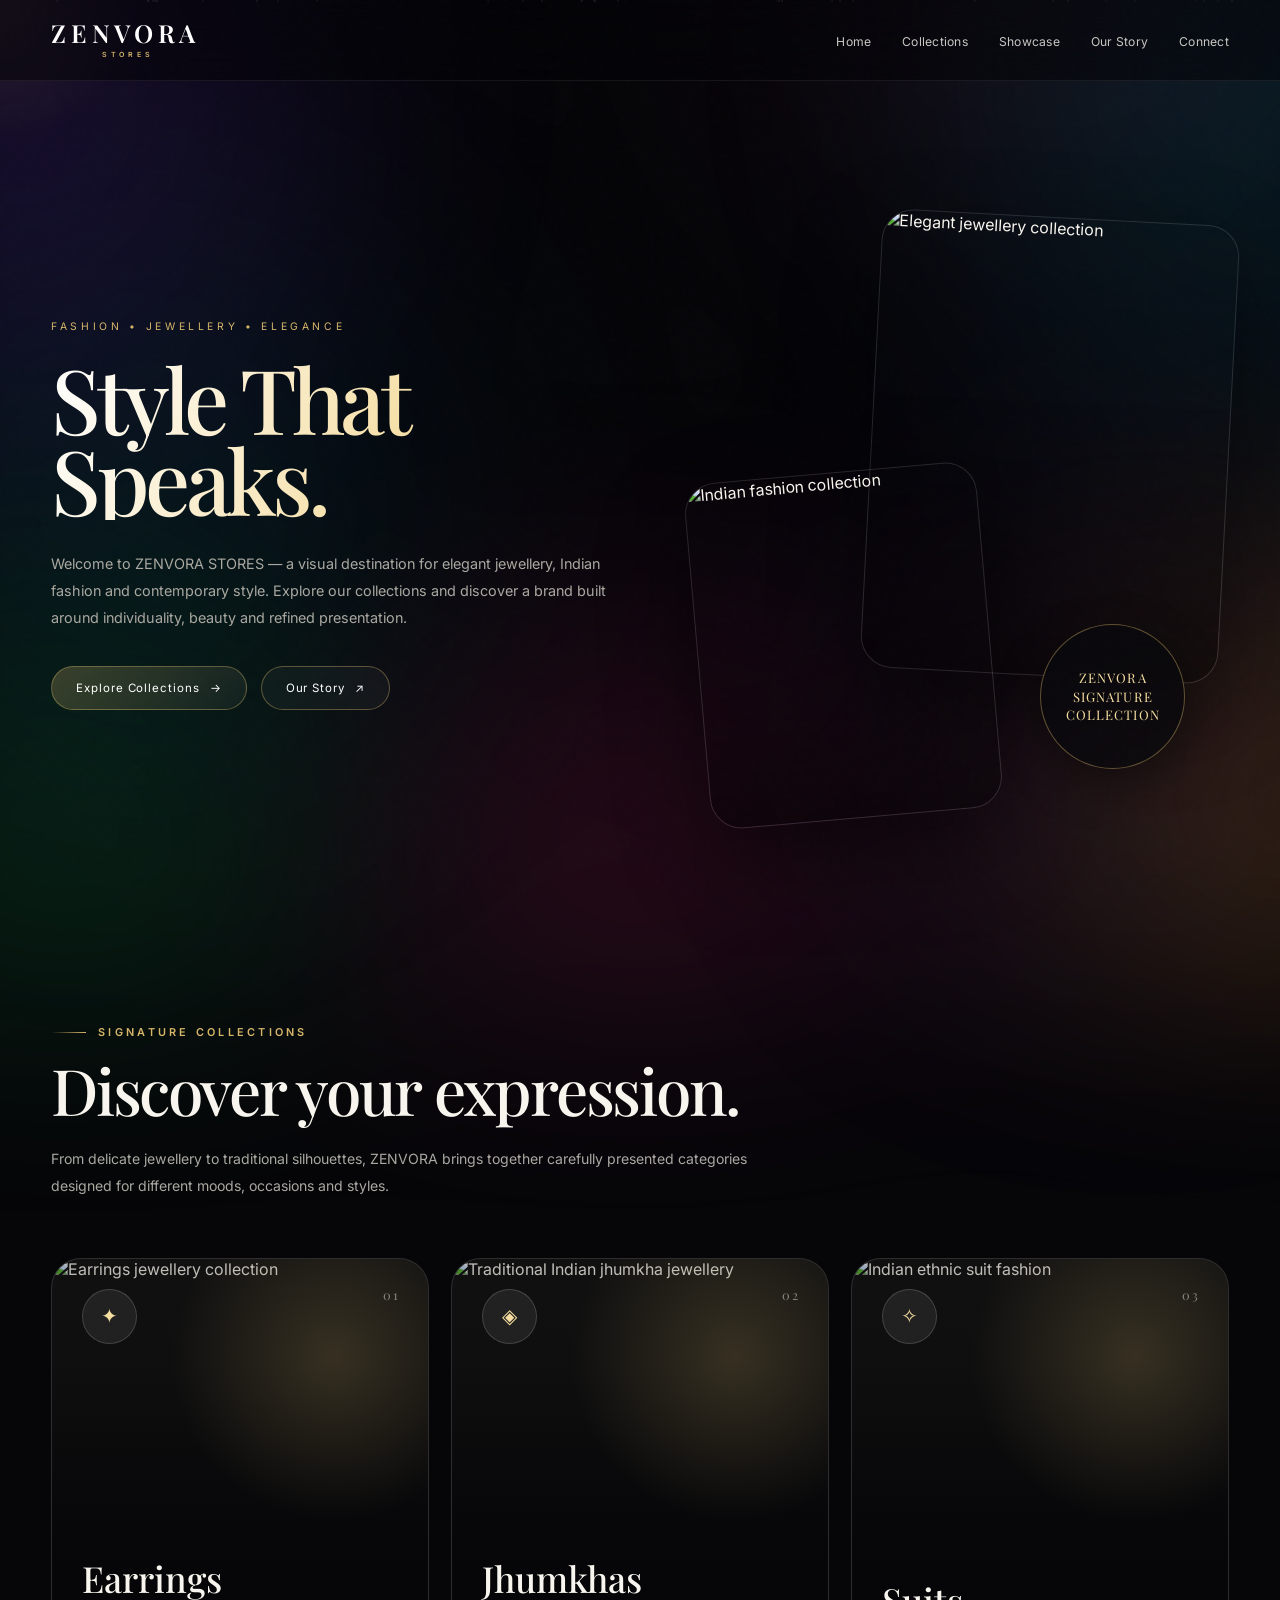
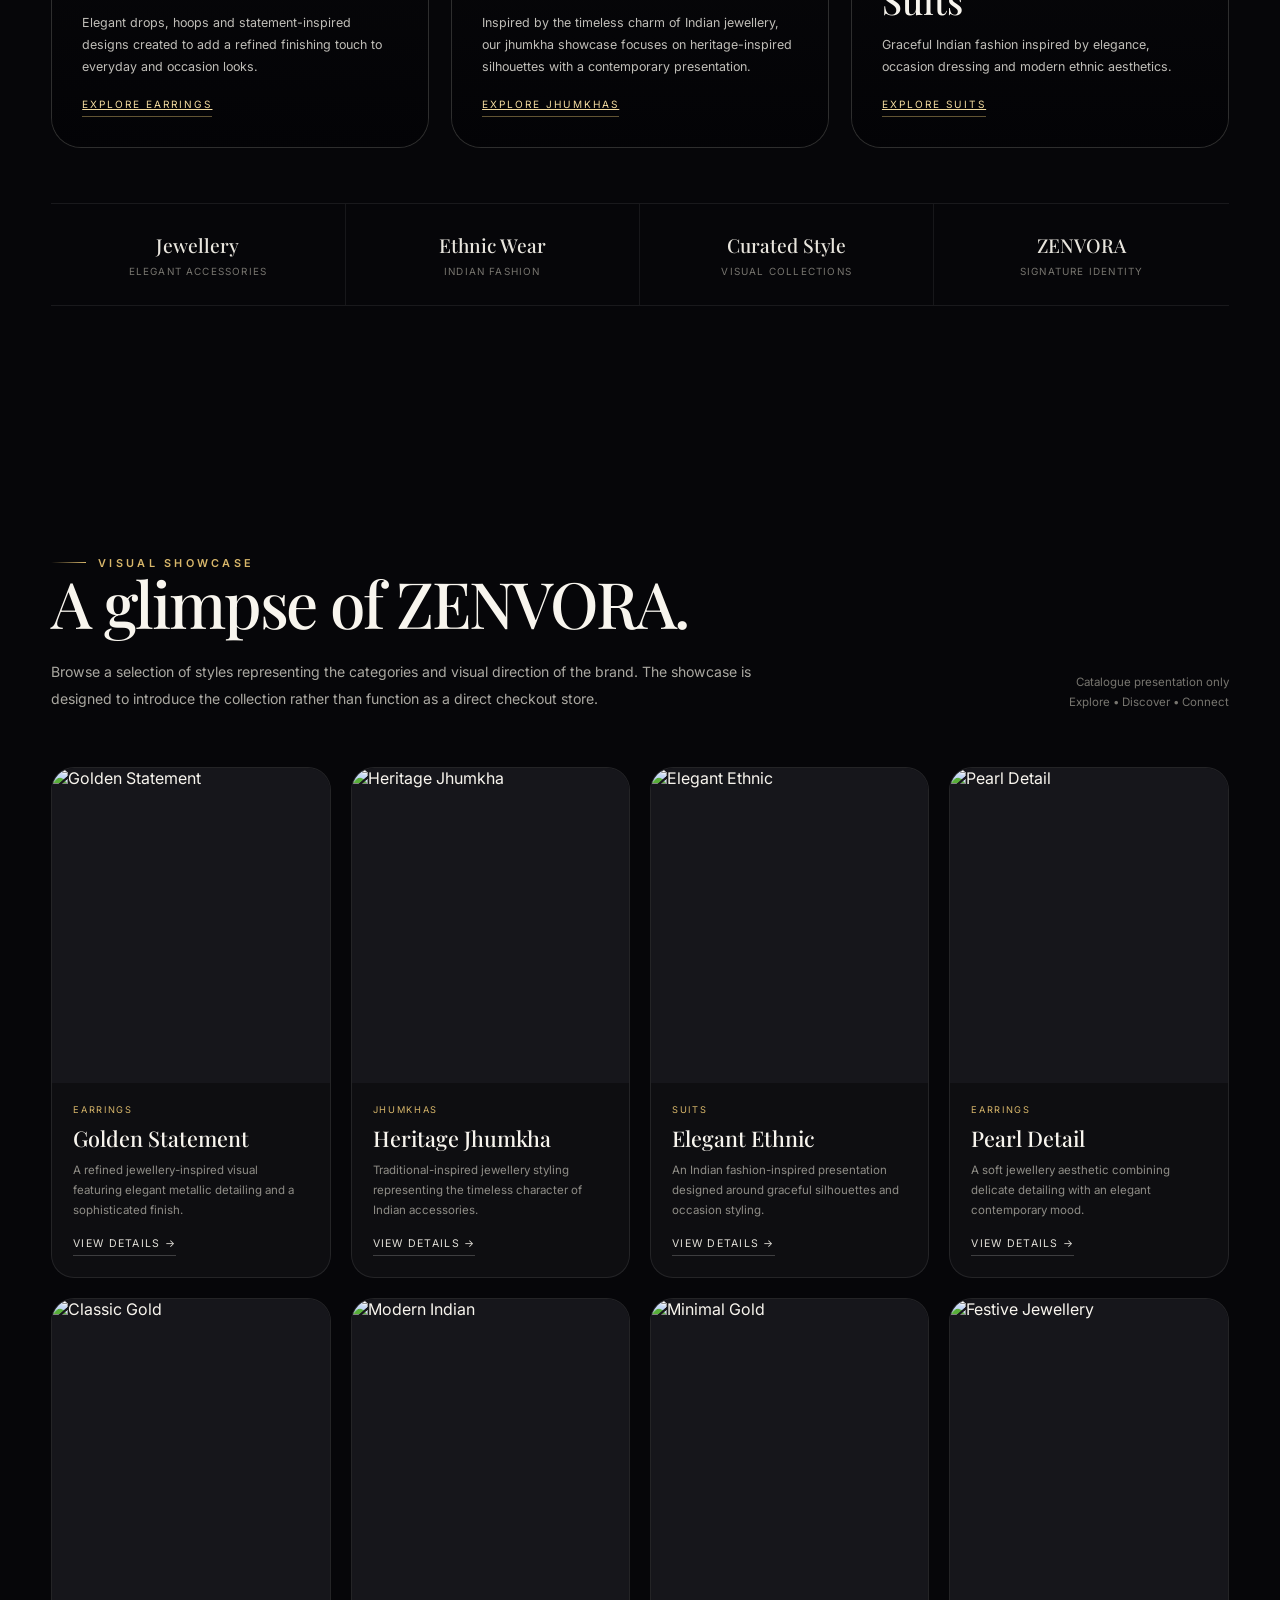
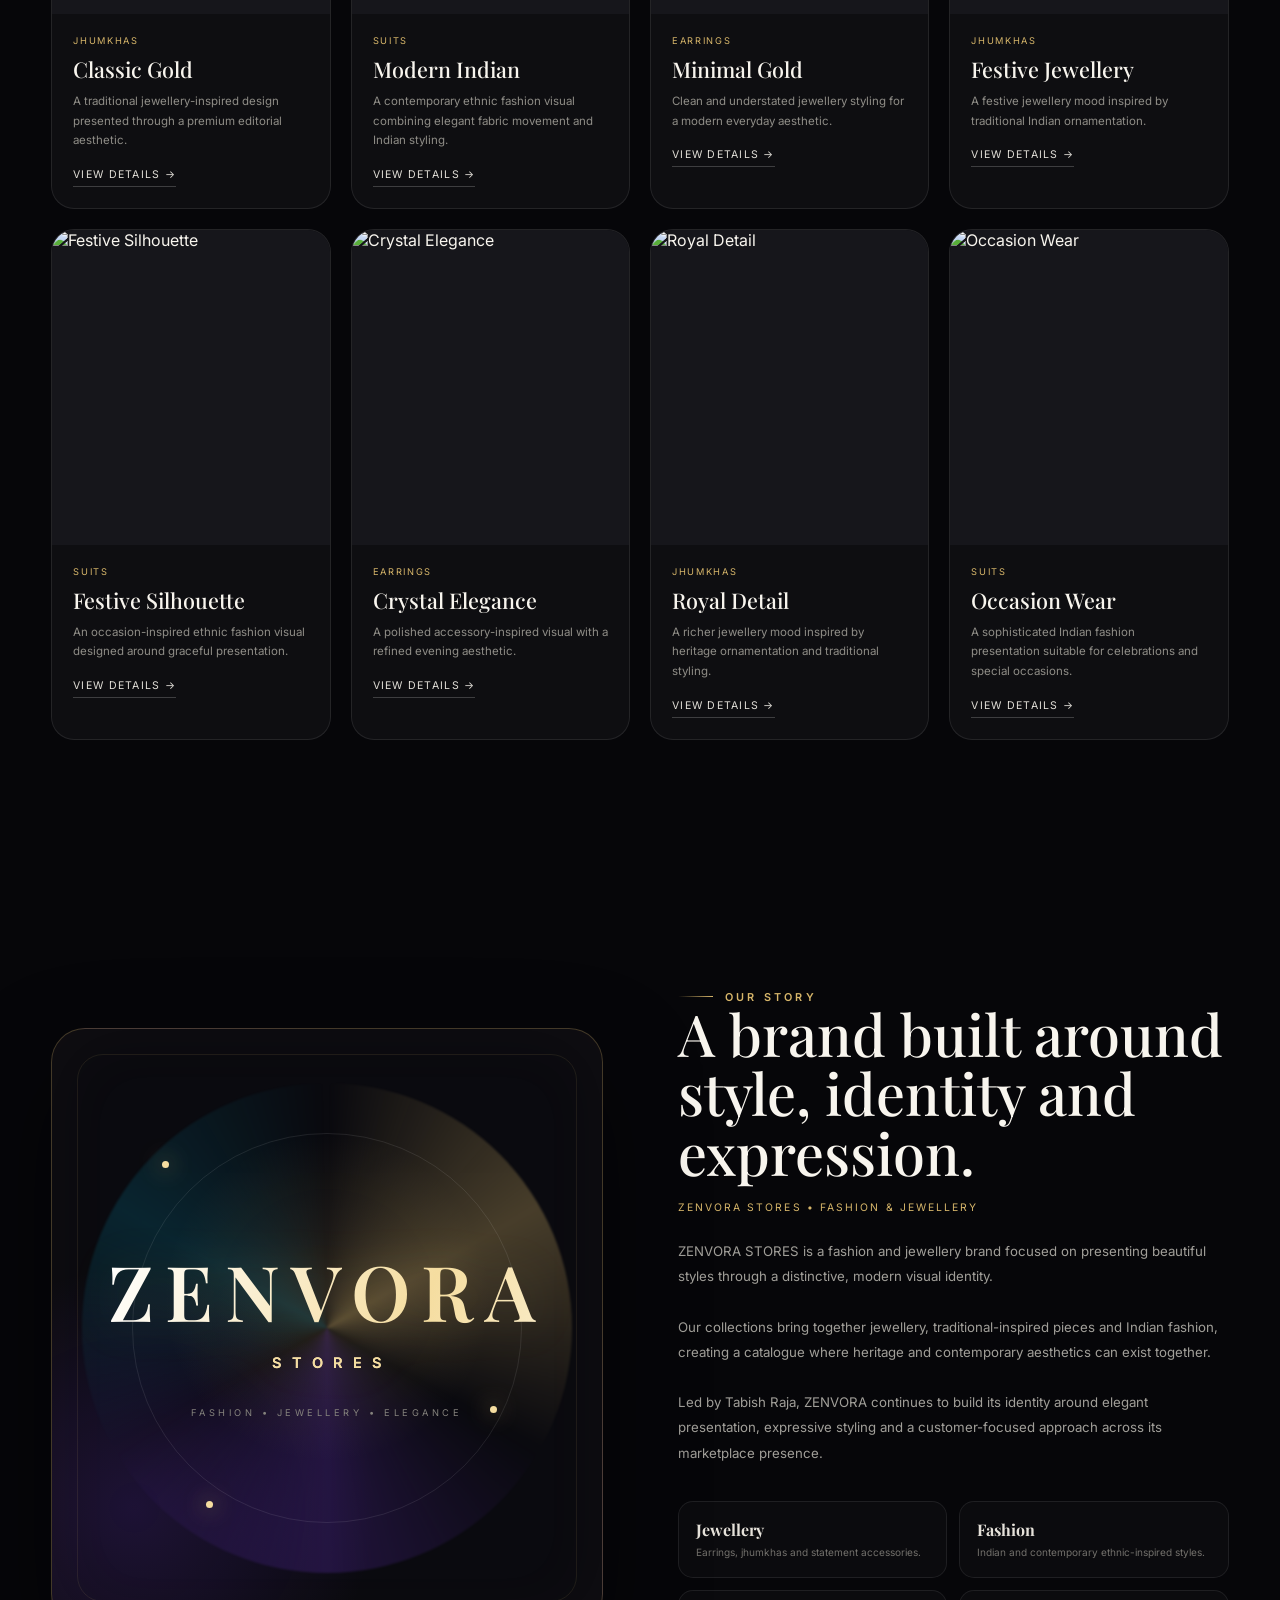
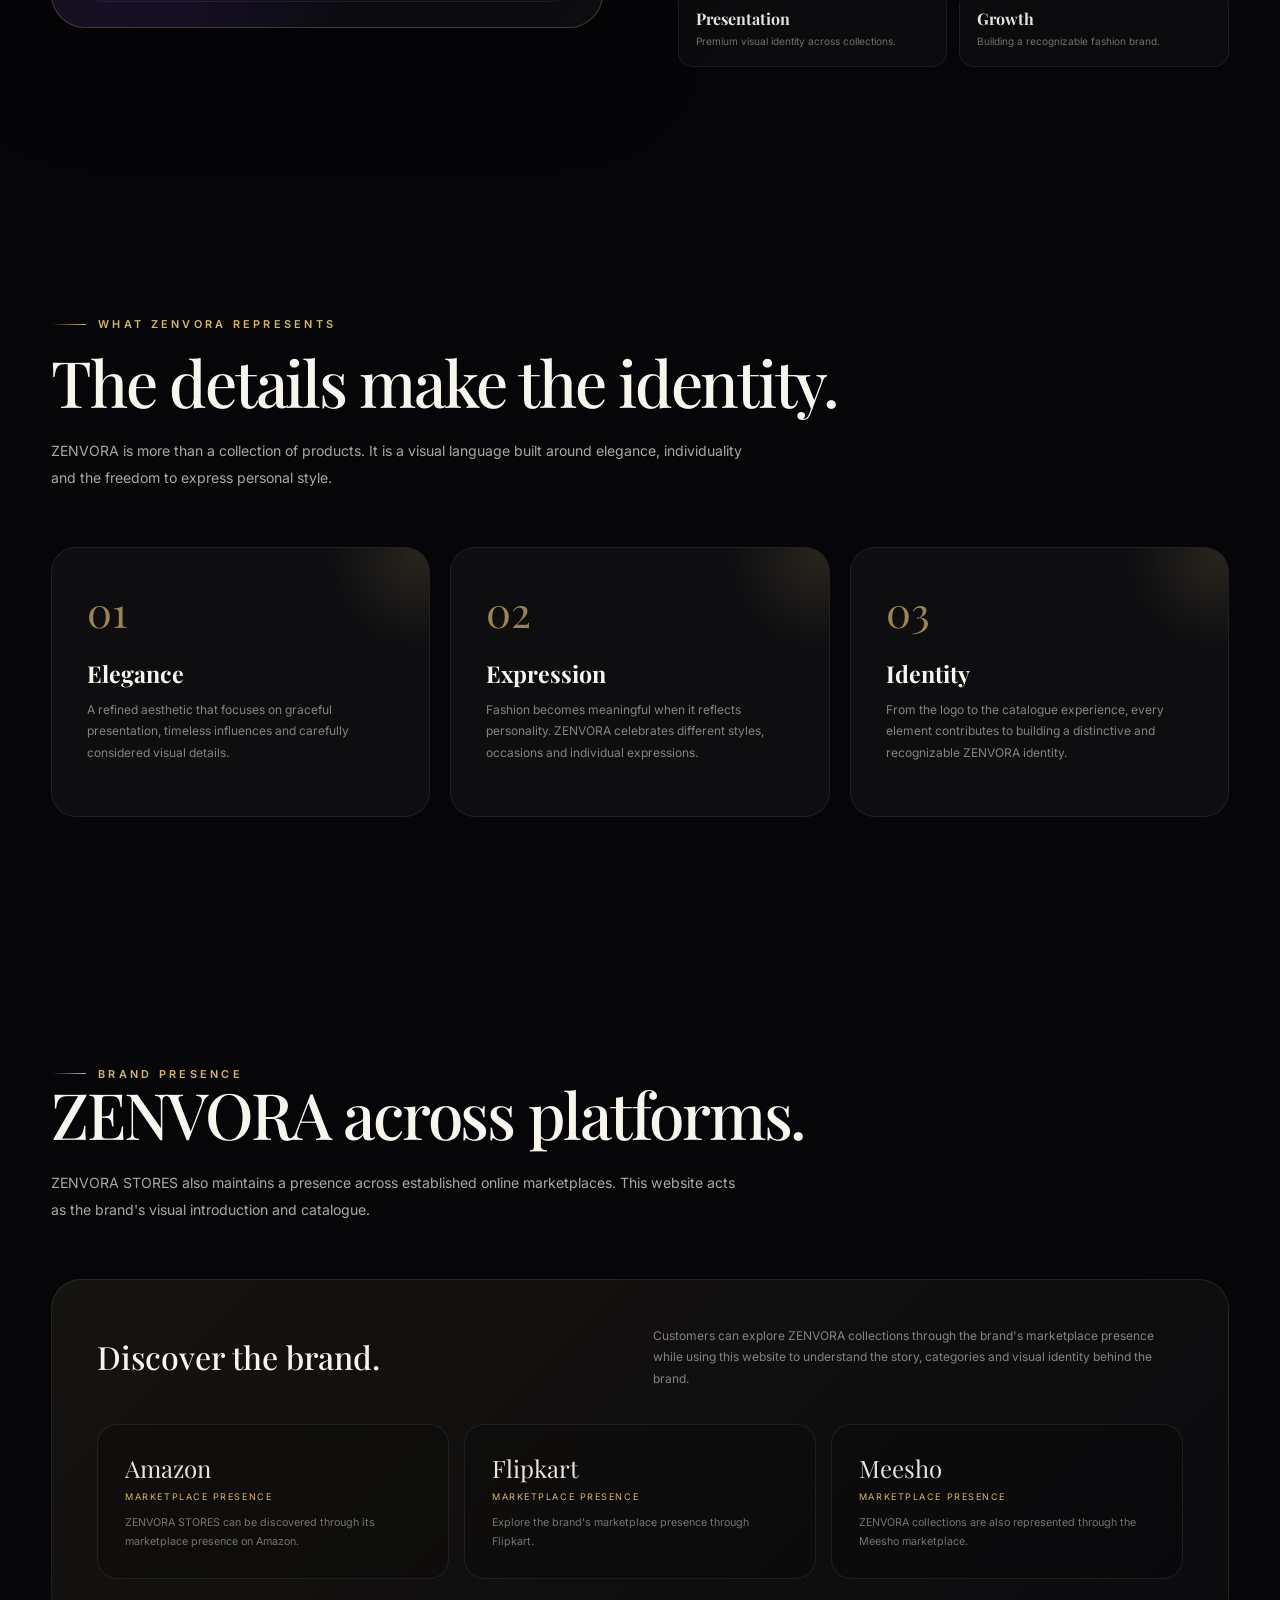
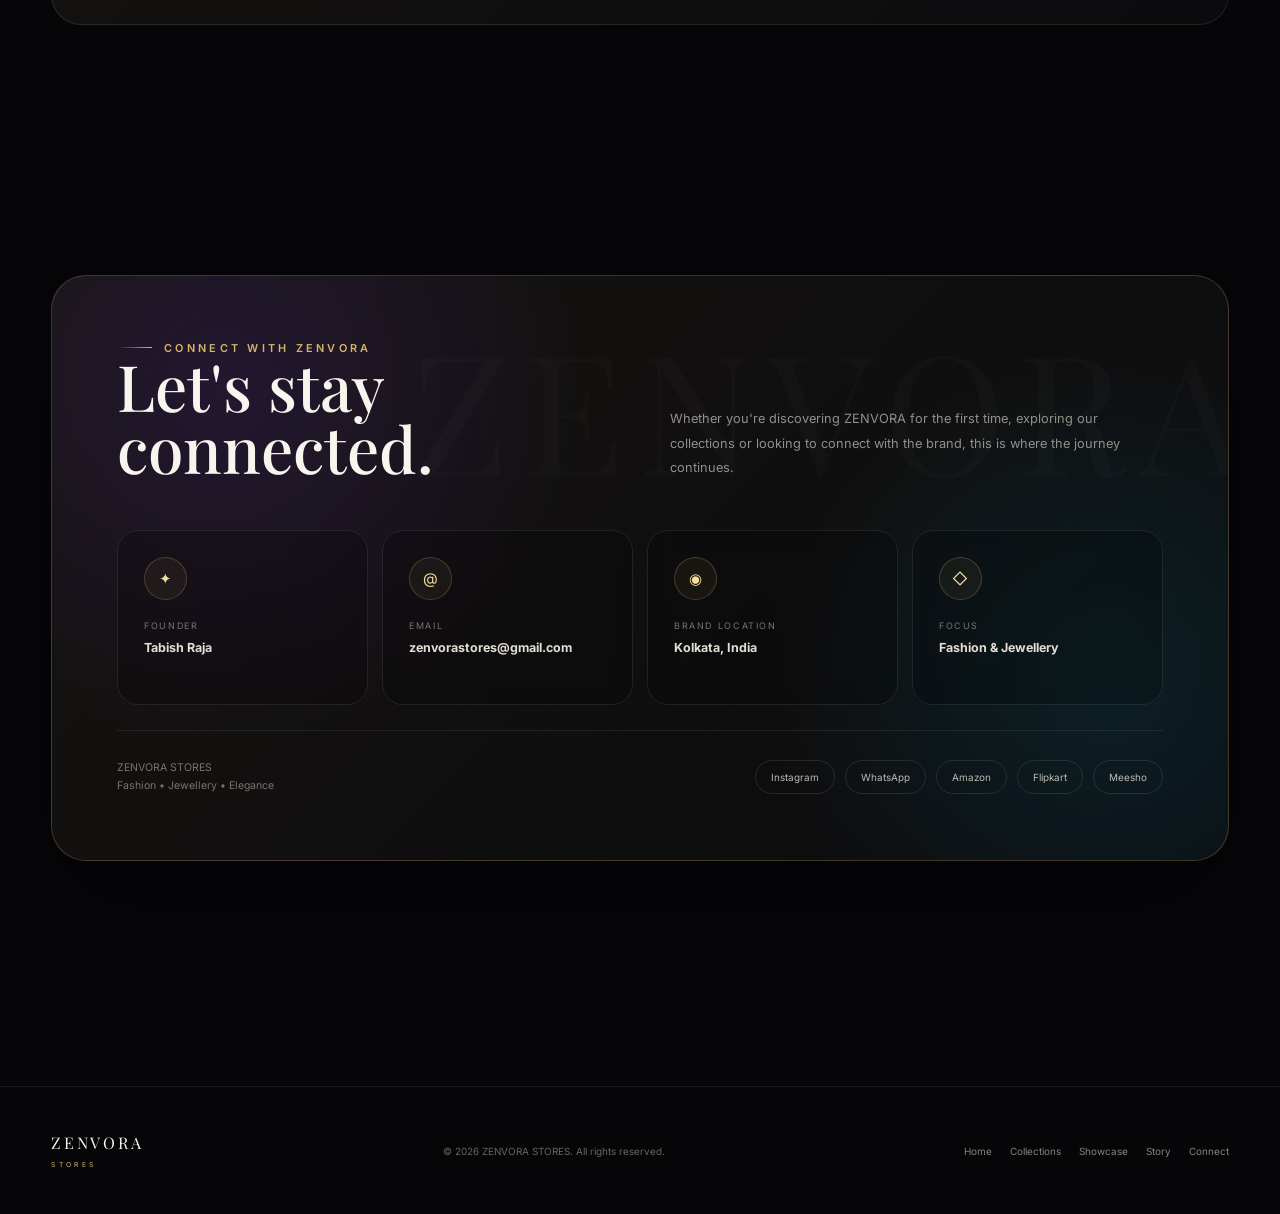
==== commit 62454bfe: "Update print statement from 'Hello' to 'Goodbye'" ====
--- a/index.html
+++ b/index.html
@@ -3,905 +3,4715 @@
 <head>
 <meta charset="UTF-8">
 <meta name="viewport" content="width=device-width, initial-scale=1.0">
-<title>Zenvora Stores | Earrings, Jhumkhas, Suits & Fashion</title>
-<meta name="description" content="Discover earrings, jhumkhas, suits and fashion products from Zenvora Stores. Shop our collections through Zenvora Stores, Amazon, Flipkart and Meesho.">
-<meta name="theme-color" content="#11100f">
-<meta property="og:title" content="Zenvora Stores | Earrings, Jhumkhas, Suits & Fashion">
-<meta property="og:description" content="Discover elegant fashion products curated by Zenvora Stores.">
-<meta property="og:type" content="website">
+
+<title>ZENVORA STORES | Fashion • Jewellery • Elegance</title>
+
+<meta name="description"
+content="ZENVORA STORES — Discover elegant earrings, traditional jhumkhas, refined suits and contemporary Indian fashion through a premium visual catalogue.">
+
+<meta name="theme-color" content="#08080c">
+
 <link rel="preconnect" href="https://fonts.googleapis.com">
 <link rel="preconnect" href="https://fonts.gstatic.com" crossorigin>
-<link href="https://fonts.googleapis.com/css2?family=Inter:wght@300;400;500;600;700&family=Playfair+Display:wght@400;500;600&display=swap" rel="stylesheet">
+
+<link href="https://fonts.googleapis.com/css2?family=Inter:wght@300;400;500;600;700;800&family=Playfair+Display:wght@400;500;600;700&display=swap" rel="stylesheet">
+
 <style>
+
+/* =========================================================
+   ZENVORA DESIGN SYSTEM
+========================================================= */
+
 :root{
---bg:#f9f8f6;--surface:#fff;--ink:#1a1a1a;--muted:#4a4a4a;--gold:#c5a059;--gold2:#a37e3b;
---border:#e5e2dc;--badge:#f3ece1;--shadow:0 12px 35px rgba(26,26,26,.08);--shadow2:0 22px 55px rgba(26,26,26,.13);
---radius:10px;--ease:cubic-bezier(.2,.7,.2,1)
-}
-*{box-sizing:border-box;margin:0;padding:0}
-html{scroll-behavior:smooth}
-body{font-family:Inter,-apple-system,BlinkMacSystemFont,"Segoe UI",sans-serif;background:var(--bg);color:var(--ink);line-height:1.6;-webkit-font-smoothing:antialiased}
-body.lock{overflow:hidden}
-a{text-decoration:none;color:inherit}
-button,input,textarea,select{font:inherit}
-button{cursor:pointer}
-ul{list-style:none}
-img{max-width:100%;display:block}
-.container{width:min(1280px,100%);margin:auto;padding:0 24px}
-h1,h2,h3,h4{font-family:"Playfair Display",Georgia,serif;font-weight:500;letter-spacing:.02em}
-.section{padding:88px 0}
-.section.alt{background:#fff}
-.section-header{text-align:center;margin-bottom:46px}
-.section-header h2{font-size:clamp(2rem,4vw,2.65rem);margin-bottom:10px}
-.section-header p{color:var(--muted);font-size:1rem}
-.eyebrow{display:inline-flex;align-items:center;gap:8px;color:var(--gold2);font-size:.75rem;font-weight:700;letter-spacing:.16em;text-transform:uppercase;margin-bottom:15px}
-.eyebrow:before{content:"";width:28px;height:1px;background:var(--gold)}
-.btn{display:inline-flex;align-items:center;justify-content:center;gap:9px;padding:13px 25px;border:1px solid transparent;border-radius:7px;font-size:.82rem;font-weight:700;letter-spacing:.08em;text-transform:uppercase;transition:.3s var(--ease)}
-.btn-primary{background:var(--ink);color:#fff;border-color:var(--ink)}
-.btn-primary:hover{background:var(--gold);border-color:var(--gold);color:var(--ink);transform:translateY(-2px)}
-.btn-outline{background:transparent;color:var(--ink);border-color:var(--ink)}
-.btn-outline:hover{background:var(--ink);color:#fff;transform:translateY(-2px)}
-.btn-gold{background:var(--gold);border-color:var(--gold);color:var(--ink)}
-.btn-gold:hover{background:var(--gold2);border-color:var(--gold2)}
-.site-header{position:sticky;top:0;z-index:1000;background:rgba(249,248,246,.88);backdrop-filter:blur(18px);border-bottom:1px solid rgba(229,226,220,.9)}
-.navbar{height:76px;display:flex;align-items:center;justify-content:space-between;gap:25px}
-.brand-logo{font-family:"Playfair Display",serif;font-size:1.48rem;font-weight:600;letter-spacing:.08em;white-space:nowrap}
-.brand-logo span{color:var(--gold)}
-.nav-links{display:flex;gap:29px}
-.nav-links a{font-size:.9rem;color:var(--muted);position:relative;padding:8px 0}
-.nav-links a:after{content:"";position:absolute;left:0;bottom:0;width:0;height:2px;background:var(--gold);transition:.25s}
-.nav-links a:hover,.nav-links a.active{color:var(--ink)}
-.nav-links a.active:after,.nav-links a:hover:after{width:100%}
-.nav-actions{display:flex;align-items:center;gap:8px}
-.icon-btn{border:0;background:transparent;width:42px;height:42px;border-radius:50%;font-size:1.1rem;transition:.25s}
-.icon-btn:hover{background:#fff;box-shadow:var(--shadow)}
-.hamburger{display:none}
-.hero-section{padding:78px 0 92px;display:grid;grid-template-columns:1.02fr .98fr;gap:58px;align-items:center}
-.hero-content h1{font-size:clamp(2.8rem,5.2vw,4.35rem);line-height:1.1;margin-bottom:23px}
-.hero-content p{font-size:1.08rem;color:var(--muted);max-width:570px;margin-bottom:31px}
-.hero-btns{display:flex;gap:13px;flex-wrap:wrap;margin-bottom:32px}
-.trust-statement{font-size:.76rem;text-transform:uppercase;letter-spacing:.13em;color:var(--gold2);font-weight:700}
-.hero-image-grid{display:grid;grid-template-columns:1.05fr .95fr;gap:16px}
-.hero-image-card{min-height:390px;border:1px solid var(--border);border-radius:14px;background:linear-gradient(145deg,#fff,#f0ece4);display:flex;align-items:center;justify-content:center;text-align:center;padding:25px;color:var(--muted);box-shadow:var(--shadow);position:relative;overflow:hidden}
-.hero-image-card:first-child{transform:translateY(25px)}
-.hero-image-card:before{content:"ZENVORA";position:absolute;font-family:"Playfair Display";font-size:5rem;color:rgba(197,160,89,.08);transform:rotate(-18deg)}
-.hero-image-card span{position:relative;z-index:1}
-.categories-grid{display:grid;grid-template-columns:repeat(3,1fr);gap:22px}
-.category-card{position:relative;min-height:310px;border-radius:14px;overflow:hidden;background:linear-gradient(145deg,#2b2926,#111);display:flex;flex-direction:column;justify-content:flex-end;padding:30px;border:1px solid #34312d;box-shadow:var(--shadow);transition:.35s var(--ease)}
-.category-card:hover{transform:translateY(-7px);box-shadow:var(--shadow2)}
-.category-card:before{content:"";position:absolute;inset:0;background:radial-gradient(circle at 75% 20%,rgba(197,160,89,.3),transparent 32%),linear-gradient(to top,rgba(0,0,0,.78),transparent 70%)}
-.category-card>*{position:relative;z-index:1;color:#fff}
-.category-card h3{font-size:1.8rem;margin-bottom:7px}.category-card p{opacity:.88;margin-bottom:17px;font-size:.92rem}
-.products-grid{display:grid;grid-template-columns:repeat(4,1fr);gap:23px}
-.product-card{background:#fff;border:1px solid var(--border);border-radius:12px;overflow:hidden;position:relative;transition:.35s var(--ease);display:flex;flex-direction:column}
-.product-card:hover{transform:translateY(-6px);box-shadow:var(--shadow2)}
-.product-badge{position:absolute;top:12px;left:12px;background:var(--ink);color:#fff;font-size:.66rem;text-transform:uppercase;letter-spacing:.1em;padding:5px 9px;border-radius:5px;z-index:3}
-.product-img-wrapper{height:300px;background:linear-gradient(145deg,#f5f1e9,#e9e1d4);display:flex;align-items:center;justify-content:center;color:var(--muted);font-size:.82rem;position:relative;overflow:hidden}
-.product-img-wrapper:after{content:"ZENVORA";font-family:"Playfair Display";position:absolute;font-size:3rem;color:rgba(26,26,26,.07);letter-spacing:.1em}
-.product-img-wrapper span{position:relative;z-index:1;text-align:center}
-.wishlist-btn{position:absolute;right:12px;top:12px;width:38px;height:38px;border:1px solid var(--border);border-radius:50%;background:#fff;z-index:4;box-shadow:0 4px 14px rgba(0,0,0,.07);transition:.25s}
-.wishlist-btn.active{color:#b12d3a;background:#fff0f1}
-.product-info{padding:19px;display:flex;flex-direction:column;flex-grow:1}
-.product-category-tag{font-size:.7rem;text-transform:uppercase;letter-spacing:.12em;color:var(--gold2);margin-bottom:5px}
-.product-title{font-size:1.05rem;margin-bottom:9px}
-.product-price-row{display:flex;gap:10px;align-items:center;margin-bottom:14px}
-.current-price{font-weight:700}.original-price{text-decoration:line-through;color:#888;font-size:.88rem}
-.marketplace-tags{font-size:.72rem;color:var(--muted);border-top:1px solid var(--border);padding-top:10px;margin-bottom:15px}
-.product-card-actions{margin-top:auto}.product-card-actions .btn{width:100%}
-.features-grid,.marketplaces-grid{display:grid;grid-template-columns:repeat(3,1fr);gap:25px}
-.feature-card,.marketplace-card{background:#fff;padding:38px 30px;border:1px solid var(--border);border-radius:12px;text-align:center;transition:.3s}
-.feature-card:hover,.marketplace-card:hover{transform:translateY(-5px);box-shadow:var(--shadow)}
-.feature-icon{font-size:2.4rem;margin-bottom:17px}.feature-card h3,.marketplace-card h3{font-size:1.25rem;margin-bottom:10px}.feature-card p,.marketplace-card p{color:var(--muted);font-size:.93rem}
-.marketplace-card{background:var(--bg)}.marketplace-card .btn{margin-top:21px}
-.about-owner-section{padding:88px 0}.about-owner-grid,.contact-grid{display:grid;grid-template-columns:1fr 1fr;gap:62px;align-items:center}
-.owner-image-container{min-height:480px;border:1px solid var(--border);border-radius:14px;overflow:hidden;background:#eee8dc;display:flex;align-items:center;justify-content:center}
-.owner-image-container img{width:100%;height:480px;object-fit:cover}
-.owner-content h2{font-size:2.35rem;margin-bottom:14px}.owner-role{color:var(--gold2);font-weight:700;font-size:.88rem;text-transform:uppercase;letter-spacing:.08em;margin-bottom:22px}.owner-content p{color:var(--muted);margin-bottom:16px}
-.contact-section{padding:88px 0;background:#fff}.contact-grid{align-items:start}.contact-info-list{display:flex;flex-direction:column;gap:21px;margin-top:25px}.contact-item .label{font-size:.73rem;text-transform:uppercase;letter-spacing:.12em;color:var(--gold2);display:block}.contact-item .value{font-size:1rem;font-weight:500;display:block}.contact-item a{text-decoration:underline;text-underline-offset:3px}
-.contact-form{background:var(--bg);border:1px solid var(--border);border-radius:14px;padding:30px;display:flex;flex-direction:column;gap:17px}.contact-form h3{font-size:1.55rem;margin-bottom:3px}.form-group{display:flex;flex-direction:column;gap:7px}.form-group label{font-size:.84rem;font-weight:600}.form-control{padding:13px 14px;border:1px solid var(--border);border-radius:7px;background:#fff;color:var(--ink);outline:0}.form-control:focus{border-color:var(--gold);box-shadow:0 0 0 3px rgba(197,160,89,.12)}textarea.form-control{resize:vertical;min-height:120px}
-.shop-toolbar{display:flex;align-items:center;justify-content:space-between;gap:15px;margin-bottom:27px;padding:14px 0;border-bottom:1px solid var(--border)}
-.filter-group{display:flex;gap:8px;flex-wrap:wrap}.filter-btn{padding:9px 13px;border:1px solid var(--border);background:#fff;border-radius:99px;font-size:.76rem}.filter-btn.active,.filter-btn:hover{background:var(--ink);color:#fff;border-color:var(--ink)}
-.search-box{position:relative}.search-box input{width:245px;padding:10px 13px 10px 37px;border:1px solid var(--border);border-radius:99px;background:#fff;outline:0}.search-box span{position:absolute;left:13px;top:7px}
-.page-hero{text-align:center;padding:70px 0 38px}.page-hero h1{font-size:clamp(2.2rem,5vw,3.4rem);margin-bottom:8px}.page-hero p{color:var(--muted)}
-.detail-grid{display:grid;grid-template-columns:1fr 1fr;gap:48px;align-items:start}.detail-main-image{height:510px;background:linear-gradient(145deg,#f5f1e9,#e8dfd0);border:1px solid var(--border);border-radius:14px;display:flex;align-items:center;justify-content:center;color:var(--muted);position:relative;overflow:hidden}.detail-main-image:after{content:"ZENVORA";position:absolute;font-family:"Playfair Display";font-size:6rem;color:rgba(26,26,26,.07);transform:rotate(-15deg)}.detail-main-image span{z-index:1}.thumb-grid{display:grid;grid-template-columns:repeat(3,1fr);gap:11px;margin-top:12px}.thumb{height:105px;border:1px solid var(--border);border-radius:8px;background:#f3eee5;display:flex;align-items:center;justify-content:center;font-size:.72rem;color:var(--muted);cursor:pointer}.thumb:hover{border-color:var(--gold)}
-.detail-info h1{font-size:2.45rem;margin:8px 0 13px}.detail-desc{color:var(--muted);margin:22px 0;line-height:1.8}.specs{border-top:1px solid var(--border);border-bottom:1px solid var(--border);padding:17px 0;margin-bottom:23px}.specs p{font-size:.88rem;margin:7px 0}.detail-actions{display:flex;gap:10px;margin-bottom:24px}.market-box{background:#fff;border:1px solid var(--border);border-radius:12px;padding:21px}.market-box strong{font-size:.78rem;text-transform:uppercase;letter-spacing:.08em;color:var(--gold2)}.market-links{display:grid;gap:9px;margin-top:13px}.market-links a{text-align:center}
-.site-footer{background:var(--ink);color:#fff;padding:72px 0 28px}.footer-grid{display:grid;grid-template-columns:1.3fr 1fr 1fr 1fr;gap:38px;margin-bottom:55px}.footer-col h4{font-size:1.05rem;margin-bottom:17px}.footer-col p{color:#aaa;font-size:.84rem}.footer-col ul{display:grid;gap:10px}.footer-col a{color:#aaa;font-size:.85rem}.footer-col a:hover{color:var(--gold)}.footer-bottom{border-top:1px solid rgba(255,255,255,.1);padding-top:25px;display:flex;justify-content:space-between;gap:20px;color:#999;font-size:.8rem}
-.mobile-menu{display:none;position:fixed;inset:76px 0 0;background:rgba(249,248,246,.98);z-index:999;padding:25px}.mobile-menu.open{display:block}.mobile-menu a{display:block;padding:16px 5px;border-bottom:1px solid var(--border);font-size:1.05rem}
-.view{display:none}.view.active{display:block}
-.toast{position:fixed;right:22px;bottom:22px;background:var(--ink);color:#fff;padding:13px 17px;border-radius:9px;box-shadow:var(--shadow2);z-index:3000;transform:translateY(25px);opacity:0;pointer-events:none;transition:.3s}.toast.show{transform:none;opacity:1}
-.modal{position:fixed;inset:0;background:rgba(0,0,0,.5);backdrop-filter:blur(7px);z-index:2000;display:none;align-items:center;justify-content:center;padding:20px}.modal.open{display:flex}.modal-card{background:#fff;width:min(600px,100%);border-radius:14px;padding:28px;box-shadow:var(--shadow2);position:relative}.modal-close{position:absolute;right:15px;top:13px;border:0;background:transparent;font-size:1.5rem}.modal-card h2{margin-bottom:10px}.modal-card p{color:var(--muted)}
-.back-top{position:fixed;right:20px;bottom:75px;width:42px;height:42px;border-radius:50%;border:1px solid var(--border);background:#fff;display:none;z-index:100}.back-top.show{display:block}
-@media(max-width:1050px){.nav-links{gap:17px}.products-grid{grid-template-columns:repeat(3,1fr)}.footer-grid{grid-template-columns:repeat(2,1fr)}}
-@media(max-width:800px){.nav-links{display:none}.hamburger{display:block}.hero-section,.about-owner-grid,.contact-grid,.detail-grid{grid-template-columns:1fr}.hero-section{padding:55px 0}.hero-content{text-align:center}.hero-content p{margin-left:auto;margin-right:auto}.hero-btns{justify-content:center}.hero-image-card{min-height:300px}.hero-image-card:first-child{transform:none}.categories-grid,.features-grid,.marketplaces-grid{grid-template-columns:1fr}.products-grid{grid-template-columns:repeat(2,1fr)}.shop-toolbar{align-items:stretch;flex-direction:column}.search-box input{width:100%}.owner-image-container,.owner-image-container img{height:390px;min-height:390px}.detail-main-image{height:400px}.footer-grid{grid-template-columns:1fr 1fr}}
-@media(max-width:520px){.container{padding:0 17px}.navbar{height:68px}.mobile-menu{inset:68px 0 0}.nav-actions{gap:2px}.icon-btn{width:37px}.hero-content h1{font-size:2.65rem}.hero-btns .btn{width:100%}.products-grid{grid-template-columns:1fr}.product-img-wrapper{height:285px}.footer-grid{grid-template-columns:1fr}.footer-bottom{flex-direction:column;text-align:center}.detail-actions{flex-direction:column}.page-hero{padding-top:48px}}
+
+    --bg:#060609;
+    --bg2:#0b0b10;
+    --bg3:#111117;
+
+    --text:#f8f5ee;
+    --muted:#aaa8a1;
+    --muted2:#77756f;
+
+    --gold:#d7b66a;
+    --gold2:#f5dda0;
+    --gold3:#a9843d;
+
+    --white:rgba(255,255,255,.95);
+
+    --border:rgba(255,255,255,.11);
+
+    --aurora-a:#7c3aed;
+    --aurora-b:#0891b2;
+    --aurora-c:#db2777;
+    --aurora-d:#16a34a;
+    --aurora-e:#f59e0b;
+
+    --ease:cubic-bezier(.22,1,.36,1);
+}
 
 /* =========================================================
-   ZENVORA MAJESTIC EDITION — PREMIUM VISUAL OVERRIDES
-   ========================================================= */
-:root{
-  --bg:#f6f1e8;
-  --surface:#fffdf8;
-  --ink:#171411;
-  --muted:#665d54;
-  --gold:#c9a35b;
-  --gold2:#8f6a32;
-  --champagne:#ead8b4;
-  --wine:#5b1825;
-  --deep:#11100f;
-  --border:rgba(120,92,45,.18);
-  --shadow:0 18px 50px rgba(31,23,15,.10);
-  --shadow2:0 28px 80px rgba(31,23,15,.18);
-  --radius:2px;
-  --ease:cubic-bezier(.2,.75,.15,1);
-}
+   RESET
+========================================================= */
+
+*{
+    margin:0;
+    padding:0;
+    box-sizing:border-box;
+}
+
+html{
+    scroll-behavior:smooth;
+}
+
 body{
-  background:
-    radial-gradient(circle at 10% 5%,rgba(201,163,91,.09),transparent 26%),
-    radial-gradient(circle at 90% 25%,rgba(91,24,37,.05),transparent 24%),
-    var(--bg);
-}
-body:before{
-  content:"";position:fixed;inset:0;pointer-events:none;z-index:-1;opacity:.35;
-  background-image:linear-gradient(rgba(80,55,20,.025) 1px,transparent 1px),linear-gradient(90deg,rgba(80,55,20,.025) 1px,transparent 1px);
-  background-size:48px 48px;
-}
-.container{width:min(1380px,100%);padding:0 30px}
-h1,h2,h3,h4{font-family:"Playfair Display",Georgia,serif;letter-spacing:.025em}
-.section{padding:112px 0;position:relative}
-.section.alt{background:linear-gradient(180deg,#fbf7ef,#f1e9dc)}
-.section-header{margin-bottom:58px}
-.section-header h2{font-size:clamp(2.25rem,4.4vw,3.45rem);line-height:1.08}
-.section-header p{max-width:650px;margin:12px auto 0;font-size:1rem;color:#756b61}
-.eyebrow{font-size:.68rem;letter-spacing:.28em;color:var(--gold2);font-weight:800}
-.eyebrow:before{width:42px;background:linear-gradient(90deg,var(--gold),transparent)}
-
-/* Header */
-.site-header{
-  background:rgba(17,16,15,.93);border-bottom:1px solid rgba(201,163,91,.28);
-  backdrop-filter:blur(20px);box-shadow:0 10px 35px rgba(0,0,0,.16)
-}
-.navbar{height:82px}
-.brand-logo{color:#fff;font-size:1.55rem;letter-spacing:.16em;text-shadow:0 0 24px rgba(201,163,91,.18)}
-.brand-logo span{color:var(--gold)}
-.nav-links{gap:31px}
-.nav-links a{color:rgba(255,255,255,.68);font-size:.77rem;letter-spacing:.13em;text-transform:uppercase}
-.nav-links a:hover,.nav-links a.active{color:#fff}
-.nav-links a:after{height:1px;background:var(--gold)}
-.icon-btn{color:#fff;border:1px solid transparent;border-radius:0}
-.icon-btn:hover{background:rgba(255,255,255,.07);box-shadow:none;border-color:rgba(201,163,91,.25)}
-.mobile-menu{background:#11100f!important;border-color:rgba(201,163,91,.25)!important}
-.mobile-menu a{color:#fff!important;border-color:rgba(255,255,255,.08)!important}
-
-/* Buttons */
-.btn{border-radius:0;padding:14px 25px;font-size:.7rem;letter-spacing:.16em;position:relative;overflow:hidden}
-.btn:after{content:"";position:absolute;inset:0;transform:translateX(-105%);background:linear-gradient(90deg,transparent,rgba(255,255,255,.25),transparent);transition:.6s}
-.btn:hover:after{transform:translateX(105%)}
-.btn-primary{background:var(--deep);border-color:var(--deep);box-shadow:0 10px 25px rgba(17,16,15,.18)}
-.btn-primary:hover{background:var(--wine);border-color:var(--wine);color:#fff;transform:translateY(-3px)}
-.btn-outline{border-color:rgba(23,20,17,.42);background:rgba(255,255,255,.18)}
-.btn-outline:hover{background:var(--deep);border-color:var(--deep);color:#fff;transform:translateY(-3px)}
-.btn-gold{background:linear-gradient(135deg,#d7b774,#b48943);border-color:#b48943;color:#171411}
-
-/* Hero */
-.hero-section{
-  width:min(1450px,100%);min-height:calc(100vh - 82px);padding:74px 42px 105px;position:relative;overflow:hidden;
-  grid-template-columns:1fr 1fr;gap:70px
-}
-.hero-section:before{
-  content:"";position:absolute;width:560px;height:560px;border-radius:50%;right:-220px;top:20px;
-  background:radial-gradient(circle,rgba(201,163,91,.24),rgba(201,163,91,0) 67%);filter:blur(2px);pointer-events:none
-}
-.hero-section:after{
-  content:"ZENVORA";position:absolute;left:-35px;bottom:30px;font-family:"Playfair Display";font-size:8rem;letter-spacing:.12em;color:rgba(92,64,25,.035);transform:rotate(-90deg);transform-origin:left top;pointer-events:none
-}
-.hero-content{position:relative;z-index:2;padding:25px 0}
-.hero-content .eyebrow{font-size:.7rem;margin-bottom:23px}
-.hero-content h1{font-size:clamp(3.3rem,6.3vw,6.2rem);line-height:.96;max-width:760px;margin-bottom:29px;color:#1b1713}
-.hero-content h1:after{content:"";display:block;width:90px;height:2px;margin-top:28px;background:linear-gradient(90deg,var(--gold),transparent)}
-.hero-content p{font-family:Inter,sans-serif;font-size:1.08rem;line-height:1.9;max-width:580px;color:#6d6257;margin-bottom:35px}
-.hero-btns{gap:14px;margin-bottom:31px}
-.trust-statement{font-size:.66rem;letter-spacing:.24em;color:#8d6b36}
-.hero-image-grid{gap:18px;perspective:1200px;position:relative;z-index:2}
-.hero-image-card{
-  min-height:535px;border:1px solid rgba(201,163,91,.35);border-radius:0;
-  background:
-    radial-gradient(circle at 72% 17%,rgba(235,207,153,.27),transparent 28%),
-    linear-gradient(145deg,#26201a,#0e0c0b 75%);
-  box-shadow:0 30px 75px rgba(20,14,9,.23);color:rgba(255,255,255,.76);overflow:hidden
-}
-.hero-image-card:first-child{transform:translateY(32px) rotate(-1.2deg)}
-.hero-image-card:nth-child(2){transform:translateY(-5px) rotate(1.4deg);background:radial-gradient(circle at 25% 15%,rgba(201,163,91,.2),transparent 25%),linear-gradient(145deg,#5a1825,#140d0f 75%)}
-.hero-image-card:before{font-size:7rem;color:rgba(201,163,91,.10);letter-spacing:.15em}
-.hero-image-card:after{content:"✦";position:absolute;right:26px;bottom:19px;color:rgba(234,216,180,.55);font-size:1.1rem}
-.hero-image-card span{font-family:"Playfair Display";font-size:1.25rem;letter-spacing:.08em;text-transform:uppercase;color:rgba(255,255,255,.72)}
-
-/* Decorative section separators */
-.section:before{content:"✦";position:absolute;top:28px;left:50%;transform:translateX(-50%);font-size:.7rem;color:var(--gold);opacity:.7}
-
-/* Category cards */
-.categories-grid{grid-template-columns:repeat(3,1fr);gap:18px}
-.category-card{
-  min-height:355px;border-radius:0;border:1px solid rgba(201,163,91,.28);padding:34px;
-  background:linear-gradient(145deg,#1e1814,#080807);box-shadow:0 18px 45px rgba(25,18,12,.18);overflow:hidden
-}
-.category-card:nth-child(2n){background:linear-gradient(145deg,#5c1926,#140b0e)}
-.category-card:nth-child(3n){background:linear-gradient(145deg,#3b3022,#100e0b)}
-.category-card:before{background:radial-gradient(circle at 80% 15%,rgba(235,206,145,.32),transparent 27%),linear-gradient(to top,rgba(0,0,0,.85),transparent 70%)}
-.category-card:after{content:"";position:absolute;inset:14px;border:1px solid rgba(234,216,180,.16);pointer-events:none}
-.category-card:hover{transform:translateY(-9px) scale(1.01);box-shadow:0 30px 70px rgba(28,17,9,.28)}
-.category-card h3{font-size:2.15rem;line-height:1.05}.category-card p{font-size:.88rem;max-width:280px;color:rgba(255,255,255,.75)}
-.category-card .btn{border-color:rgba(255,255,255,.4);color:#fff;width:max-content}
-.category-card .btn:hover{background:#fff;color:#171411;border-color:#fff}
-
-/* Products */
-.products-grid{grid-template-columns:repeat(4,1fr);gap:20px}
-.product-card{border-radius:0;border:1px solid rgba(121,91,44,.18);background:rgba(255,253,248,.92);box-shadow:0 12px 34px rgba(31,23,15,.07)}
-.product-card:hover{transform:translateY(-9px);box-shadow:0 28px 60px rgba(31,23,15,.16)}
-.product-img-wrapper{height:330px;background:radial-gradient(circle at 50% 40%,#fff,#eee3d1 72%)}
-.product-img-wrapper:after{font-size:3.7rem;color:rgba(94,62,20,.06)}
-.product-badge{top:14px;left:14px;border-radius:0;background:var(--wine);padding:6px 10px;font-size:.6rem;letter-spacing:.16em}
-.wishlist-btn{right:14px;top:14px;border-radius:0;background:rgba(255,253,248,.9)}
-.product-info{padding:21px}
-.product-category-tag{letter-spacing:.2em;color:#967039;font-size:.62rem}
-.product-title{font-size:1.13rem;line-height:1.35}
-.current-price{font-family:"Playfair Display";font-size:1.15rem}
-.marketplace-tags{font-size:.64rem;letter-spacing:.06em;color:#81766b}
-.product-card-actions .btn{background:#171411;color:#fff;border-color:#171411}
-.product-card-actions .btn:hover{background:var(--wine);border-color:var(--wine)}
-
-/* Feature cards */
-.features-grid,.marketplaces-grid{gap:18px}
-.feature-card,.marketplace-card{border-radius:0;border:1px solid rgba(121,91,44,.18);background:rgba(255,253,248,.72);padding:45px 32px;box-shadow:0 12px 35px rgba(31,23,15,.05)}
-.feature-card:before,.marketplace-card:before{content:"";display:block;width:34px;height:1px;margin:0 auto 25px;background:var(--gold)}
-.feature-card:hover,.marketplace-card:hover{transform:translateY(-8px);box-shadow:0 25px 55px rgba(31,23,15,.13);border-color:rgba(201,163,91,.45)}
-.feature-icon{font-size:2.1rem;filter:grayscale(.15);margin-bottom:13px}
-.feature-card h3,.marketplace-card h3{font-size:1.38rem}
-.marketplace-card{background:linear-gradient(145deg,#fdf8ef,#eee3d2)}
-.marketplace-card .btn{width:100%}
-
-/* Page heroes */
-.page-hero{padding:95px 30px 65px;text-align:center;position:relative}
-.page-hero:after{content:"✦  ZENVORA  ✦";display:block;margin-top:26px;color:rgba(143,106,50,.6);font-size:.62rem;letter-spacing:.28em}
-.page-hero h1{font-size:clamp(3rem,6vw,5rem);line-height:1;margin-bottom:18px}
-.page-hero p{color:var(--muted);max-width:650px;margin:auto}
-
-/* Shop toolbar */
-.shop-toolbar{background:rgba(255,253,248,.75)!important;border:1px solid rgba(121,91,44,.16)!important;border-radius:0!important;box-shadow:0 12px 35px rgba(31,23,15,.05)!important;padding:16px!important}
-.filter-btn{border-radius:0!important;border-color:rgba(121,91,44,.2)!important;background:transparent!important;letter-spacing:.08em;text-transform:uppercase;font-size:.65rem}
-.filter-btn.active,.filter-btn:hover{background:#171411!important;color:#fff!important;border-color:#171411!important}
-.search-box{border-radius:0!important;background:#fff!important;border-color:rgba(121,91,44,.2)!important}
-
-/* About */
-.about-owner-section{padding:115px 0}
-.about-owner-grid{gap:75px}
-.owner-image-container{min-height:610px;border-radius:0;background:linear-gradient(145deg,#2a2118,#0d0b09);border:1px solid rgba(201,163,91,.3);box-shadow:0 30px 70px rgba(31,20,11,.18);position:relative}
-.owner-image-container:after{content:"ZENVORA • EST. 2026";position:absolute;bottom:20px;left:22px;color:rgba(255,255,255,.72);font-size:.62rem;letter-spacing:.24em}
-.owner-image-container img{height:610px;object-fit:cover}
-.owner-content{position:relative}
-.owner-content:before{content:"“";position:absolute;right:0;top:-95px;font-family:"Playfair Display";font-size:11rem;color:rgba(201,163,91,.10);line-height:1}
-.owner-content h2{font-size:clamp(2.3rem,4vw,3.7rem);line-height:1.08}
-.owner-role{letter-spacing:.18em;color:var(--wine)}
-.owner-content p{font-size:.98rem;line-height:1.9;color:#6d6257}
-
-/* Contact */
-.contact-section{padding:115px 0;background:linear-gradient(180deg,#fbf7ef,#efe6d7)}
-.contact-grid{gap:75px}
-.contact-info-list{border-top:1px solid rgba(121,91,44,.18)}
-.contact-item{padding:17px 0;border-bottom:1px solid rgba(121,91,44,.14)}
-.contact-item .label{letter-spacing:.2em;font-size:.61rem;color:#957038}
-.contact-item .value{font-size:.94rem}
-.contact-form{border-radius:0;background:#171411;border:1px solid rgba(201,163,91,.3);box-shadow:0 28px 65px rgba(28,18,10,.2);padding:37px;color:#fff}
-.contact-form h3{font-size:1.8rem;color:#fff}
-.form-group label{font-size:.7rem;letter-spacing:.1em;text-transform:uppercase;color:rgba(255,255,255,.68)}
-.form-control{border-radius:0;border-color:rgba(255,255,255,.14);background:rgba(255,255,255,.06);color:#fff;padding:14px 15px}
-.form-control::placeholder{color:rgba(255,255,255,.38)}
-.form-control:focus{border-color:var(--gold);background:rgba(255,255,255,.09);box-shadow:0 0 0 3px rgba(201,163,91,.1)}
-.contact-form .btn-primary{background:linear-gradient(135deg,#d8b56e,#a77c35);border-color:#a77c35;color:#171411;width:100%;margin-top:5px}
-
-/* Product detail */
-.product-detail-grid{gap:70px!important}
-.detail-image{border-radius:0!important;border-color:rgba(121,91,44,.2)!important;background:radial-gradient(circle at 50% 30%,#fff,#eadfce)!important;box-shadow:0 25px 60px rgba(31,23,15,.1)}
-.detail-panel{padding-top:12px}
-.detail-panel h1{font-size:clamp(2.6rem,4.5vw,4rem);line-height:1.04}
-.detail-price{font-family:"Playfair Display";font-size:1.6rem!important;color:#8f6a32!important}
-
-/* Footer */
-.site-footer{background:#100e0c!important;color:rgba(255,255,255,.72);border-top:1px solid rgba(201,163,91,.25)}
-.site-footer h4{color:#fff;font-size:1.08rem;letter-spacing:.04em}
-.site-footer a:hover{color:var(--gold)!important}
-.footer-bottom{border-top-color:rgba(255,255,255,.1)!important}
-
-/* Floating controls */
-.back-top{border-radius:0!important;background:#171411!important;color:#fff!important;border:1px solid rgba(201,163,91,.4)!important}
-.toast{border-radius:0!important;background:#171411!important;border:1px solid rgba(201,163,91,.35)!important;box-shadow:0 18px 45px rgba(0,0,0,.25)!important}
-.modal{backdrop-filter:blur(10px)}
-.modal-card{border-radius:0!important;border:1px solid rgba(201,163,91,.3)!important;background:#f8f0e2!important;box-shadow:0 35px 90px rgba(0,0,0,.3)!important}
-
-/* Fine details */
-::selection{background:#5b1825;color:#fff}
-::-webkit-scrollbar{width:9px}::-webkit-scrollbar-track{background:#151210}::-webkit-scrollbar-thumb{background:linear-gradient(var(--gold2),var(--gold));border-radius:10px}
+    background:var(--bg);
+    color:var(--text);
+    font-family:"Inter",sans-serif;
+    overflow-x:hidden;
+}
+
+img{
+    display:block;
+    max-width:100%;
+}
+
+button,
+a{
+    font-family:inherit;
+}
+
+::selection{
+    background:rgba(214,181,106,.3);
+    color:white;
+}
+
+/* =========================================================
+   AURORA BACKGROUND
+========================================================= */
+
+body::before{
+
+    content:"";
+
+    position:fixed;
+
+    width:130vw;
+    height:130vh;
+
+    left:-15vw;
+    top:-15vh;
+
+    z-index:-10;
+
+    background:
+
+        radial-gradient(
+            circle at 12% 20%,
+            var(--aurora-a),
+            transparent 27%
+        ),
+
+        radial-gradient(
+            circle at 88% 18%,
+            var(--aurora-b),
+            transparent 28%
+        ),
+
+        radial-gradient(
+            circle at 50% 85%,
+            var(--aurora-c),
+            transparent 30%
+        ),
+
+        radial-gradient(
+            circle at 15% 85%,
+            var(--aurora-d),
+            transparent 25%
+        ),
+
+        radial-gradient(
+            circle at 90% 80%,
+            var(--aurora-e),
+            transparent 24%
+        );
+
+    filter:blur(105px);
+
+    opacity:.19;
+
+    animation:
+        auroraMove 20s ease-in-out infinite alternate;
+}
+
+body::after{
+
+    content:"";
+
+    position:fixed;
+
+    width:130vw;
+    height:130vh;
+
+    left:-15vw;
+    top:-15vh;
+
+    z-index:-11;
+
+    background:
+
+        radial-gradient(
+            circle at 75% 5%,
+            var(--aurora-c),
+            transparent 24%
+        ),
+
+        radial-gradient(
+            circle at 20% 55%,
+            var(--aurora-b),
+            transparent 30%
+        ),
+
+        radial-gradient(
+            circle at 80% 75%,
+            var(--aurora-a),
+            transparent 25%
+        );
+
+    filter:blur(125px);
+
+    opacity:.12;
+
+    animation:
+        auroraReverse 26s ease-in-out infinite alternate;
+}
+
+@keyframes auroraMove{
+
+    0%{
+        transform:
+            translate(-4%,-3%)
+            rotate(0deg)
+            scale(1);
+    }
+
+    50%{
+        transform:
+            translate(5%,4%)
+            rotate(7deg)
+            scale(1.08);
+    }
+
+    100%{
+        transform:
+            translate(-2%,6%)
+            rotate(-6deg)
+            scale(1.04);
+    }
+}
+
+@keyframes auroraReverse{
+
+    0%{
+        transform:
+            translate(5%,5%)
+            rotate(0deg);
+    }
+
+    50%{
+        transform:
+            translate(-5%,-3%)
+            rotate(-8deg);
+    }
+
+    100%{
+        transform:
+            translate(4%,-5%)
+            rotate(7deg);
+    }
+}
+
+/* =========================================================
+   NOISE
+========================================================= */
+
+.noise{
+
+    position:fixed;
+
+    inset:0;
+
+    pointer-events:none;
+
+    z-index:9999;
+
+    opacity:.035;
+
+    background-image:
+        url("data:image/svg+xml,%3Csvg viewBox='0 0 180 180' xmlns='http://www.w3.org/2000/svg'%3E%3Cfilter id='n'%3E%3CfeTurbulence type='fractalNoise' baseFrequency='.9' numOctaves='4' stitchTiles='stitch'/%3E%3C/filter%3E%3Crect width='100%25' height='100%25' filter='url(%23n)' opacity='.35'/%3E%3C/svg%3E");
+}
+
+/* =========================================================
+   PARTICLES
+========================================================= */
+
+.particles{
+
+    position:fixed;
+
+    inset:0;
+
+    pointer-events:none;
+
+    z-index:-2;
+
+    overflow:hidden;
+}
+
+.particle{
+
+    position:absolute;
+
+    width:2px;
+    height:2px;
+
+    border-radius:50%;
+
+    background:rgba(255,255,255,.55);
+
+    animation:
+        particleFloat linear infinite;
+}
+
+@keyframes particleFloat{
+
+    from{
+        transform:
+            translateY(110vh)
+            scale(.5);
+
+        opacity:0;
+    }
+
+    15%{
+        opacity:.8;
+    }
+
+    80%{
+        opacity:.45;
+    }
+
+    to{
+        transform:
+            translateY(-10vh)
+            scale(1.3);
+
+        opacity:0;
+    }
+}
+
+/* =========================================================
+   CURSOR GLOW
+========================================================= */
+
+.cursor-glow{
+
+    position:fixed;
+
+    width:300px;
+    height:300px;
+
+    border-radius:50%;
+
+    pointer-events:none;
+
+    z-index:0;
+
+    transform:
+        translate(-50%,-50%);
+
+    background:
+        radial-gradient(
+            circle,
+            rgba(214,181,106,.11),
+            transparent 68%
+        );
+}
+
+/* =========================================================
+   COMMON
+========================================================= */
+
+.container{
+
+    width:min(1260px,92%);
+
+    margin:auto;
+}
+
+.section{
+
+    padding:125px 0;
+}
+
+.eyebrow{
+
+    display:flex;
+
+    align-items:center;
+
+    gap:12px;
+
+    color:var(--gold);
+
+    text-transform:uppercase;
+
+    font-size:.68rem;
+
+    letter-spacing:.3em;
+
+    font-weight:600;
+}
+
+.eyebrow::before{
+
+    content:"";
+
+    width:35px;
+
+    height:1px;
+
+    background:
+        linear-gradient(
+            90deg,
+            transparent,
+            var(--gold)
+        );
+}
+
+.section-heading{
+
+    max-width:800px;
+
+    margin-top:18px;
+}
+
+.section-title{
+
+    font-family:"Playfair Display",serif;
+
+    font-size:
+        clamp(
+            2.5rem,
+            5vw,
+            4.8rem
+        );
+
+    font-weight:500;
+
+    line-height:1.02;
+
+    letter-spacing:-.035em;
+}
+
+.section-description{
+
+    max-width:700px;
+
+    margin-top:24px;
+
+    color:var(--muted);
+
+    line-height:1.9;
+
+    font-size:.88rem;
+}
+
+/* =========================================================
+   HEADER
+========================================================= */
+
+header{
+
+    position:fixed;
+
+    top:0;
+    left:0;
+
+    width:100%;
+
+    z-index:2000;
+
+    background:
+        rgba(5,5,8,.56);
+
+    backdrop-filter:
+        blur(22px);
+
+    -webkit-backdrop-filter:
+        blur(22px);
+
+    border-bottom:
+        1px solid rgba(255,255,255,.07);
+}
+
+.navbar{
+
+    width:min(1260px,92%);
+
+    min-height:80px;
+
+    margin:auto;
+
+    display:flex;
+
+    align-items:center;
+
+    justify-content:space-between;
+}
+
+.logo{
+
+    text-decoration:none;
+
+    color:white;
+
+    font-family:
+        "Playfair Display",
+        serif;
+
+    font-size:1.55rem;
+
+    font-weight:600;
+
+    letter-spacing:.19em;
+
+    line-height:.8;
+
+    display:flex;
+
+    flex-direction:column;
+
+    align-items:center;
+}
+
+.logo span{
+
+    margin-top:9px;
+
+    font-family:"Inter",sans-serif;
+
+    font-size:.44rem;
+
+    letter-spacing:.53em;
+
+    padding-left:.53em;
+
+    color:var(--gold);
+}
+
+.nav-links{
+
+    list-style:none;
+
+    display:flex;
+
+    align-items:center;
+
+    gap:31px;
+}
+
+.nav-links a{
+
+    position:relative;
+
+    text-decoration:none;
+
+    color:#c9c7c2;
+
+    font-size:.76rem;
+
+    letter-spacing:.02em;
+
+    transition:.35s;
+}
+
+.nav-links a:hover{
+
+    color:white;
+}
+
+.nav-links a::after{
+
+    content:"";
+
+    position:absolute;
+
+    left:0;
+
+    bottom:-8px;
+
+    width:0;
+
+    height:1px;
+
+    background:var(--gold);
+
+    transition:.45s var(--ease);
+}
+
+.nav-links a:hover::after{
+
+    width:100%;
+}
+
+.menu-btn{
+
+    display:none;
+
+    border:0;
+
+    background:none;
+
+    color:white;
+
+    font-size:1.5rem;
+
+    cursor:pointer;
+}
+
+/* =========================================================
+   HERO
+========================================================= */
+
+.hero{
+
+    min-height:100vh;
+
+    width:min(1260px,92%);
+
+    margin:auto;
+
+    padding-top:130px;
+
+    display:grid;
+
+    grid-template-columns:
+        1.02fr
+        .98fr;
+
+    gap:70px;
+
+    align-items:center;
+}
+
+.hero-content{
+
+    position:relative;
+
+    z-index:2;
+}
+
+.hero-mini{
+
+    color:var(--gold);
+
+    text-transform:uppercase;
+
+    letter-spacing:.35em;
+
+    font-size:.65rem;
+
+    margin-bottom:25px;
+}
+
+.hero h1{
+
+    font-family:"Playfair Display",serif;
+
+    font-weight:500;
+
+    font-size:
+        clamp(
+            4rem,
+            7vw,
+            7.2rem
+        );
+
+    line-height:.9;
+
+    letter-spacing:-.05em;
+
+    background:
+
+        linear-gradient(
+            115deg,
+            #fff 0%,
+            var(--gold2) 24%,
+            #fff 43%,
+            #a9863e 64%,
+            #fff 82%,
+            var(--gold2) 100%
+        );
+
+    background-size:300% auto;
+
+    -webkit-background-clip:text;
+    background-clip:text;
+
+    color:transparent;
+
+    animation:
+        textFlow 9s ease-in-out infinite;
+}
+
+@keyframes textFlow{
+
+    0%{
+        background-position:0% center;
+    }
+
+    50%{
+        background-position:100% center;
+    }
+
+    100%{
+        background-position:0% center;
+    }
+}
+
+.hero-copy{
+
+    max-width:610px;
+
+    color:#aaa8a1;
+
+    line-height:1.9;
+
+    font-size:.9rem;
+
+    margin-top:30px;
+}
+
+.hero-buttons{
+
+    display:flex;
+
+    flex-wrap:wrap;
+
+    gap:14px;
+
+    margin-top:34px;
+}
+
+.btn{
+
+    position:relative;
+
+    display:inline-flex;
+
+    align-items:center;
+
+    justify-content:center;
+
+    gap:10px;
+
+    padding:14px 24px;
+
+    border-radius:999px;
+
+    border:1px solid
+        rgba(214,181,106,.38);
+
+    color:white;
+
+    text-decoration:none;
+
+    font-size:.72rem;
+
+    letter-spacing:.08em;
+
+    overflow:hidden;
+
+    background:
+        rgba(255,255,255,.035);
+
+    transition:
+        .45s var(--ease);
+}
+
+.btn::before{
+
+    content:"";
+
+    position:absolute;
+
+    inset:0;
+
+    background:
+        linear-gradient(
+            110deg,
+            transparent,
+            rgba(255,255,255,.18),
+            transparent
+        );
+
+    transform:
+        translateX(-120%);
+
+    transition:.65s;
+}
+
+.btn:hover::before{
+
+    transform:
+        translateX(120%);
+}
+
+.btn:hover{
+
+    transform:
+        translateY(-4px);
+
+    border-color:
+        var(--gold);
+
+    box-shadow:
+        0 15px 40px
+        rgba(214,181,106,.12);
+}
+
+.btn.primary{
+
+    background:
+        linear-gradient(
+            135deg,
+            rgba(214,181,106,.25),
+            rgba(255,255,255,.045)
+        );
+}
+
+/* =========================================================
+   HERO VISUAL
+========================================================= */
+
+.hero-visual{
+
+    min-height:620px;
+
+    position:relative;
+}
+
+.hero-image{
+
+    position:absolute;
+
+    overflow:hidden;
+
+    border-radius:32px;
+
+    border:
+        1px solid rgba(255,255,255,.13);
+
+    box-shadow:
+        0 35px 90px rgba(0,0,0,.48);
+
+    transition:
+        .9s var(--ease);
+}
+
+.hero-image img{
+
+    width:100%;
+    height:100%;
+
+    object-fit:cover;
+
+    transition:
+        1.2s var(--ease);
+}
+
+.hero-image::after{
+
+    content:"";
+
+    position:absolute;
+
+    inset:0;
+
+    background:
+        linear-gradient(
+            to top,
+            rgba(0,0,0,.45),
+            transparent 60%
+        );
+}
+
+.hero-image:hover img{
+
+    transform:scale(1.08);
+}
+
+.hero-image.main{
+
+    width:66%;
+    height:74%;
+
+    right:0;
+    top:2%;
+
+    transform:
+        rotate(3deg);
+}
+
+.hero-image.secondary{
+
+    width:54%;
+    height:56%;
+
+    left:2%;
+    bottom:1%;
+
+    transform:
+        rotate(-5deg);
+}
+
+.hero-image:hover{
+
+    transform:
+        rotate(0)
+        translateY(-8px);
+}
+
+.hero-floating{
+
+    position:absolute;
+
+    z-index:5;
+
+    right:8%;
+    bottom:9%;
+
+    width:145px;
+    height:145px;
+
+    border-radius:50%;
+
+    display:flex;
+
+    align-items:center;
+    justify-content:center;
+
+    text-align:center;
+
+    background:
+        rgba(9,9,13,.75);
+
+    border:
+        1px solid
+        rgba(214,181,106,.42);
+
+    backdrop-filter:blur(14px);
+
+    box-shadow:
+        0 15px 45px
+        rgba(0,0,0,.4);
+
+    animation:
+        floatingBadge 5s ease-in-out infinite;
+}
+
+.hero-floating span{
+
+    font-family:
+        "Playfair Display",
+        serif;
+
+    color:var(--gold2);
+
+    font-size:.82rem;
+
+    line-height:1.4;
+
+    letter-spacing:.08em;
+}
+
+@keyframes floatingBadge{
+
+    0%,100%{
+        transform:translateY(0);
+    }
+
+    50%{
+        transform:translateY(-12px);
+    }
+}
+
+/* =========================================================
+   COLLECTIONS
+========================================================= */
+
+.collections{
+
+    position:relative;
+}
+
+.collection-grid{
+
+    margin-top:58px;
+
+    display:grid;
+
+    grid-template-columns:
+        repeat(3,1fr);
+
+    gap:22px;
+}
+
+.collection-card{
+
+    position:relative;
+
+    min-height:490px;
+
+    overflow:hidden;
+
+    border-radius:30px;
+
+    border:
+        1px solid rgba(255,255,255,.12);
+
+    isolation:isolate;
+
+    background:#111;
+    
+    transition:
+        .6s var(--ease);
+}
+
+.collection-card:hover{
+
+    transform:
+        translateY(-9px);
+
+    border-color:
+        rgba(214,181,106,.38);
+
+    box-shadow:
+        0 28px 70px
+        rgba(0,0,0,.38);
+}
+
+.collection-image{
+
+    position:absolute;
+
+    inset:0;
+
+    width:100%;
+    height:100%;
+
+    object-fit:cover;
+
+    z-index:-3;
+
+    opacity:.82;
+
+    transition:
+        1.1s var(--ease);
+}
+
+.collection-card:hover
+.collection-image{
+
+    transform:scale(1.08);
+
+    opacity:.96;
+}
+
+.collection-card::before{
+
+    content:"";
+
+    position:absolute;
+
+    inset:0;
+
+    z-index:-2;
+
+    background:
+        linear-gradient(
+            to top,
+            rgba(3,3,6,.98) 2%,
+            rgba(3,3,6,.75) 42%,
+            rgba(3,3,6,.18) 78%,
+            rgba(3,3,6,.05)
+        );
+}
+
+.collection-card::after{
+
+    content:"";
+
+    position:absolute;
+
+    inset:0;
+
+    z-index:-1;
+
+    background:
+        radial-gradient(
+            circle at 75% 20%,
+            rgba(214,181,106,.2),
+            transparent 34%
+        );
+}
+
+.collection-content{
+
+    position:absolute;
+
+    inset:0;
+
+    padding:30px;
+
+    display:flex;
+
+    flex-direction:column;
+
+    justify-content:flex-end;
+}
+
+.collection-number{
+
+    position:absolute;
+
+    top:27px;
+    right:28px;
+
+    font-family:
+        "Playfair Display",
+        serif;
+
+    color:rgba(255,255,255,.45);
+
+    font-size:.8rem;
+
+    letter-spacing:.15em;
+}
+
+.collection-icon{
+
+    width:55px;
+    height:55px;
+
+    border-radius:50%;
+
+    display:grid;
+
+    place-items:center;
+
+    background:
+        rgba(255,255,255,.08);
+
+    border:
+        1px solid
+        rgba(255,255,255,.16);
+
+    backdrop-filter:blur(12px);
+
+    margin-bottom:auto;
+
+    font-size:1.25rem;
+
+    color:var(--gold2);
+}
+
+.collection-content h3{
+
+    font-family:
+        "Playfair Display",
+        serif;
+
+    font-size:2.25rem;
+
+    font-weight:500;
+
+    margin-bottom:10px;
+}
+
+.collection-content p{
+
+    color:#c0beb8;
+
+    font-size:.78rem;
+
+    line-height:1.75;
+
+    max-width:350px;
+}
+
+.collection-tag{
+
+    display:inline-flex;
+
+    width:max-content;
+
+    margin-top:20px;
+
+    color:var(--gold2);
+
+    font-size:.63rem;
+
+    letter-spacing:.2em;
+
+    text-transform:uppercase;
+
+    border-bottom:
+        1px solid
+        rgba(214,181,106,.45);
+
+    padding-bottom:6px;
+}
+
+/* =========================================================
+   INFORMATION STRIP
+========================================================= */
+
+.info-strip{
+
+    margin-top:55px;
+
+    display:grid;
+
+    grid-template-columns:
+        repeat(4,1fr);
+
+    border-top:
+        1px solid rgba(255,255,255,.08);
+
+    border-bottom:
+        1px solid rgba(255,255,255,.08);
+}
+
+.info-item{
+
+    padding:28px 20px;
+
+    text-align:center;
+
+    border-right:
+        1px solid rgba(255,255,255,.07);
+}
+
+.info-item:last-child{
+
+    border-right:0;
+}
+
+.info-item strong{
+
+    display:block;
+
+    font-family:
+        "Playfair Display",
+        serif;
+
+    font-size:1.2rem;
+
+    font-weight:500;
+
+    color:#e8e5dd;
+}
+
+.info-item span{
+
+    display:block;
+
+    margin-top:7px;
+
+    color:#77756f;
+
+    font-size:.62rem;
+
+    letter-spacing:.12em;
+
+    text-transform:uppercase;
+}
+
+/* =========================================================
+   PRODUCTS
+========================================================= */
+
+.products-header{
+
+    display:flex;
+
+    justify-content:space-between;
+
+    gap:30px;
+
+    align-items:flex-end;
+}
+
+.products-note{
+
+    color:#77756f;
+
+    max-width:300px;
+
+    font-size:.72rem;
+
+    line-height:1.7;
+
+    text-align:right;
+}
+
+.product-grid{
+
+    margin-top:55px;
+
+    display:grid;
+
+    grid-template-columns:
+        repeat(4,1fr);
+
+    gap:20px;
+}
+
+.product-card{
+
+    background:
+        rgba(255,255,255,.035);
+
+    border:
+        1px solid rgba(255,255,255,.09);
+
+    border-radius:23px;
+
+    overflow:hidden;
+
+    transition:
+        .55s var(--ease);
+}
+
+.product-card:hover{
+
+    transform:
+        translateY(-8px);
+
+    border-color:
+        rgba(214,181,106,.35);
+
+    box-shadow:
+        0 25px 65px
+        rgba(0,0,0,.34);
+}
+
+.product-image{
+
+    height:315px;
+
+    overflow:hidden;
+
+    background:#16161b;
+}
+
+.product-image img{
+
+    width:100%;
+    height:100%;
+
+    object-fit:cover;
+
+    transition:
+        1s var(--ease);
+}
+
+.product-card:hover
+.product-image img{
+
+    transform:scale(1.08);
+}
+
+.product-info{
+
+    padding:21px;
+}
+
+.product-category{
+
+    color:var(--gold);
+
+    font-size:.58rem;
+
+    text-transform:uppercase;
+
+    letter-spacing:.18em;
+}
+
+.product-info h3{
+
+    font-family:
+        "Playfair Display",
+        serif;
+
+    font-size:1.35rem;
+
+    font-weight:500;
+
+    margin-top:9px;
+}
+
+.product-info p{
+
+    color:#8f8d87;
+
+    font-size:.72rem;
+
+    line-height:1.7;
+
+    margin-top:9px;
+}
+
+.product-detail{
+
+    display:inline-flex;
+
+    margin-top:17px;
+
+    color:#e3e0d9;
+
+    text-decoration:none;
+
+    font-size:.66rem;
+
+    letter-spacing:.12em;
+
+    text-transform:uppercase;
+
+    border-bottom:
+        1px solid rgba(255,255,255,.2);
+
+    padding-bottom:5px;
+}
+
+/* =========================================================
+   BRAND STORY
+========================================================= */
+
+.story-layout{
+
+    display:grid;
+
+    grid-template-columns:
+        1fr 1fr;
+
+    gap:75px;
+
+    align-items:center;
+}
+
+/* =========================================================
+   LOGO PANEL
+========================================================= */
+
+.logo-panel{
+
+    min-height:600px;
+
+    position:relative;
+
+    overflow:hidden;
+
+    border-radius:34px;
+
+    border:
+        1px solid rgba(214,181,106,.28);
+
+    background:
+
+        radial-gradient(
+            circle at 50% 45%,
+            rgba(214,181,106,.15),
+            transparent 38%
+        ),
+
+        radial-gradient(
+            circle at 15% 80%,
+            rgba(124,58,237,.17),
+            transparent 36%
+        ),
+
+        #0a0a0f;
+
+    display:flex;
+
+    align-items:center;
+
+    justify-content:center;
+
+    flex-direction:column;
+
+    box-shadow:
+        0 40px 100px
+        rgba(0,0,0,.45),
+
+        inset 0 0 80px
+        rgba(214,181,106,.035);
+}
+
+.logo-panel::before{
+
+    content:"";
+
+    position:absolute;
+
+    width:490px;
+    height:490px;
+
+    border-radius:50%;
+
+    background:
+        conic-gradient(
+            from 0deg,
+            transparent,
+            rgba(214,181,106,.6),
+            transparent,
+            rgba(124,58,237,.4),
+            transparent,
+            rgba(8,145,178,.4),
+            transparent
+        );
+
+    opacity:.5;
+
+    filter:blur(1px);
+
+    animation:
+        logoOrbit 15s linear infinite;
+}
+
+@keyframes logoOrbit{
+
+    from{
+        transform:rotate(0deg);
+    }
+
+    to{
+        transform:rotate(360deg);
+    }
+}
+
+.logo-panel::after{
+
+    content:"";
+
+    position:absolute;
+
+    inset:25px;
+
+    border:
+        1px solid rgba(214,181,106,.1);
+
+    border-radius:26px;
+}
+
+.logo-ring{
+
+    position:absolute;
+
+    width:390px;
+    height:390px;
+
+    border-radius:50%;
+
+    border:
+        1px solid rgba(255,255,255,.09);
+
+    animation:
+        ringPulse 5s ease-in-out infinite;
+}
+
+@keyframes ringPulse{
+
+    0%,100%{
+        transform:scale(.94);
+
+        opacity:.45;
+    }
+
+    50%{
+        transform:scale(1.05);
+
+        opacity:.8;
+    }
+}
+
+.logo-wordmark{
+
+    position:relative;
+
+    z-index:3;
+
+    text-align:center;
+
+    font-family:
+        "Playfair Display",
+        serif;
+
+    font-size:
+        clamp(
+            3.2rem,
+            6vw,
+            6rem
+        );
+
+    letter-spacing:.15em;
+
+    font-weight:600;
+
+    background:
+        linear-gradient(
+            110deg,
+            #fff,
+            var(--gold2),
+            #fff,
+            #aa843e,
+            #fff
+        );
+
+    background-size:300% auto;
+
+    -webkit-background-clip:text;
+    background-clip:text;
+
+    color:transparent;
+
+    animation:
+        logoGradient 8s ease-in-out infinite;
+
+    filter:
+        drop-shadow(
+            0 0 24px
+            rgba(214,181,106,.16)
+        );
+}
+
+.logo-wordmark small{
+
+    display:block;
+
+    margin-top:13px;
+
+    font-family:"Inter",sans-serif;
+
+    font-size:.19em;
+
+    letter-spacing:.7em;
+
+    padding-left:.7em;
+
+    color:var(--gold2);
+}
+
+@keyframes logoGradient{
+
+    0%{
+        background-position:0% center;
+    }
+
+    50%{
+        background-position:100% center;
+    }
+
+    100%{
+        background-position:0% center;
+    }
+}
+
+.logo-tagline{
+
+    position:relative;
+
+    z-index:3;
+
+    margin-top:35px;
+
+    color:#85837d;
+
+    font-size:.58rem;
+
+    letter-spacing:.38em;
+
+    text-transform:uppercase;
+
+    text-align:center;
+}
+
+.logo-dot{
+
+    position:absolute;
+
+    width:7px;
+    height:7px;
+
+    border-radius:50%;
+
+    background:var(--gold2);
+
+    box-shadow:
+        0 0 22px var(--gold);
+
+    animation:
+        dotFloat 4s ease-in-out infinite;
+}
+
+.logo-dot.one{
+
+    top:22%;
+    left:20%;
+}
+
+.logo-dot.two{
+
+    right:19%;
+    top:63%;
+
+    animation-delay:1s;
+}
+
+.logo-dot.three{
+
+    bottom:20%;
+    left:28%;
+
+    animation-delay:2s;
+}
+
+@keyframes dotFloat{
+
+    0%,100%{
+        transform:translateY(0);
+        opacity:.4;
+    }
+
+    50%{
+        transform:translateY(-16px);
+        opacity:1;
+    }
+}
+
+/* =========================================================
+   STORY CONTENT
+========================================================= */
+
+.story-content h2{
+
+    font-family:
+        "Playfair Display",
+        serif;
+
+    font-size:
+        clamp(
+            2.4rem,
+            4.5vw,
+            4.5rem
+        );
+
+    font-weight:500;
+
+    line-height:1.04;
+}
+
+.story-role{
+
+    color:var(--gold);
+
+    font-size:.65rem;
+
+    letter-spacing:.2em;
+
+    text-transform:uppercase;
+
+    margin-top:18px;
+}
+
+.story-content p{
+
+    color:#a19f99;
+
+    line-height:1.9;
+
+    font-size:.83rem;
+
+    margin-top:25px;
+}
+
+.story-highlights{
+
+    margin-top:35px;
+
+    display:grid;
+
+    grid-template-columns:
+        repeat(2,1fr);
+
+    gap:12px;
+}
+
+.story-highlight{
+
+    padding:17px;
+
+    border-radius:15px;
+
+    border:
+        1px solid rgba(255,255,255,.08);
+
+    background:
+        rgba(255,255,255,.025);
+}
+
+.story-highlight strong{
+
+    display:block;
+
+    color:#e6e2da;
+
+    font-family:
+        "Playfair Display",
+        serif;
+
+    font-size:1rem;
+}
+
+.story-highlight span{
+
+    display:block;
+
+    margin-top:5px;
+
+    color:#73716c;
+
+    font-size:.63rem;
+
+    line-height:1.5;
+}
+
+/* =========================================================
+   PHILOSOPHY
+========================================================= */
+
+.philosophy-grid{
+
+    margin-top:55px;
+
+    display:grid;
+
+    grid-template-columns:
+        repeat(3,1fr);
+
+    gap:20px;
+}
+
+.philosophy-card{
+
+    position:relative;
+
+    padding:35px;
+
+    min-height:270px;
+
+    border-radius:25px;
+
+    border:
+        1px solid rgba(255,255,255,.08);
+
+    background:
+        rgba(255,255,255,.035);
+
+    overflow:hidden;
+
+    transition:
+        .5s var(--ease);
+}
+
+.philosophy-card::before{
+
+    content:"";
+
+    position:absolute;
+
+    width:180px;
+    height:180px;
+
+    right:-80px;
+    top:-80px;
+
+    border-radius:50%;
+
+    background:
+        radial-gradient(
+            circle,
+            rgba(214,181,106,.13),
+            transparent 70%
+        );
+}
+
+.philosophy-card:hover{
+
+    transform:
+        translateY(-7px);
+
+    border-color:
+        rgba(214,181,106,.28);
+}
+
+.philosophy-number{
+
+    color:var(--gold);
+
+    font-family:
+        "Playfair Display",
+        serif;
+
+    font-size:2.6rem;
+
+    opacity:.7;
+}
+
+.philosophy-card h3{
+
+    font-family:
+        "Playfair Display",
+        serif;
+
+    font-size:1.45rem;
+
+    margin-top:20px;
+}
+
+.philosophy-card p{
+
+    color:#85837e;
+
+    font-size:.75rem;
+
+    line-height:1.8;
+
+    margin-top:10px;
+}
+
+/* =========================================================
+   PRESENCE
+========================================================= */
+
+.presence-box{
+
+    margin-top:55px;
+
+    padding:45px;
+
+    border-radius:30px;
+
+    border:
+        1px solid rgba(255,255,255,.09);
+
+    background:
+        linear-gradient(
+            135deg,
+            rgba(214,181,106,.08),
+            rgba(255,255,255,.025)
+        );
+}
+
+.presence-top{
+
+    display:flex;
+
+    align-items:center;
+
+    justify-content:space-between;
+
+    gap:30px;
+}
+
+.presence-top h3{
+
+    font-family:
+        "Playfair Display",
+        serif;
+
+    font-size:2rem;
+
+    font-weight:500;
+}
+
+.presence-top p{
+
+    max-width:530px;
+
+    color:#85837e;
+
+    font-size:.75rem;
+
+    line-height:1.8;
+}
+
+.platform-grid{
+
+    margin-top:35px;
+
+    display:grid;
+
+    grid-template-columns:
+        repeat(3,1fr);
+
+    gap:15px;
+}
+
+.platform{
+
+    padding:27px;
+
+    border-radius:20px;
+
+    border:
+        1px solid rgba(255,255,255,.08);
+
+    background:
+        rgba(0,0,0,.18);
+
+    transition:.4s var(--ease);
+}
+
+.platform:hover{
+
+    transform:translateY(-5px);
+
+    border-color:
+        rgba(214,181,106,.3);
+}
+
+.platform-name{
+
+    font-family:
+        "Playfair Display",
+        serif;
+
+    font-size:1.5rem;
+
+    color:#e7e3db;
+}
+
+.platform-status{
+
+    color:var(--gold);
+
+    font-size:.57rem;
+
+    letter-spacing:.17em;
+
+    text-transform:uppercase;
+
+    margin-top:7px;
+}
+
+.platform-description{
+
+    color:#77756f;
+
+    font-size:.67rem;
+
+    line-height:1.7;
+
+    margin-top:12px;
+}
+
+/* =========================================================
+   CONTACT / CONNECT
+========================================================= */
+
+.contact-section{
+
+    position:relative;
+}
+
+.contact-brand{
+
+    position:relative;
+
+    overflow:hidden;
+
+    border-radius:35px;
+
+    padding:65px;
+
+    border:
+        1px solid rgba(214,181,106,.24);
+
+    background:
+
+        radial-gradient(
+            circle at 15% 20%,
+            rgba(124,58,237,.15),
+            transparent 32%
+        ),
+
+        radial-gradient(
+            circle at 90% 70%,
+            rgba(8,145,178,.14),
+            transparent 30%
+        ),
+
+        linear-gradient(
+            135deg,
+            rgba(214,181,106,.08),
+            rgba(255,255,255,.025)
+        );
+
+    box-shadow:
+        0 40px 100px
+        rgba(0,0,0,.38);
+}
+
+.contact-brand::before{
+
+    content:"ZENVORA";
+
+    position:absolute;
+
+    right:-30px;
+    top:20px;
+
+    font-family:
+        "Playfair Display",
+        serif;
+
+    font-size:
+        clamp(
+            5rem,
+            13vw,
+            11rem
+        );
+
+    letter-spacing:.08em;
+
+    color:
+        rgba(255,255,255,.018);
+
+    pointer-events:none;
+}
+
+.contact-header{
+
+    position:relative;
+
+    z-index:2;
+
+    display:grid;
+
+    grid-template-columns:
+        1fr 1fr;
+
+    gap:60px;
+
+    align-items:end;
+}
+
+.contact-header h2{
+
+    font-family:
+        "Playfair Display",
+        serif;
+
+    font-size:
+        clamp(
+            2.8rem,
+            5vw,
+            5.5rem
+        );
+
+    line-height:.98;
+
+    font-weight:500;
+}
+
+.contact-header p{
+
+    color:#92908a;
+
+    font-size:.8rem;
+
+    line-height:1.9;
+}
+
+.contact-grid{
+
+    position:relative;
+
+    z-index:2;
+
+    margin-top:50px;
+
+    display:grid;
+
+    grid-template-columns:
+        repeat(4,1fr);
+
+    gap:14px;
+}
+
+.contact-card{
+
+    position:relative;
+
+    padding:26px;
+
+    min-height:175px;
+
+    border-radius:21px;
+
+    border:
+        1px solid rgba(255,255,255,.09);
+
+    background:
+        rgba(0,0,0,.2);
+
+    backdrop-filter:blur(10px);
+
+    transition:
+        .45s var(--ease);
+}
+
+.contact-card:hover{
+
+    transform:
+        translateY(-6px);
+
+    border-color:
+        rgba(214,181,106,.32);
+
+    background:
+        rgba(255,255,255,.045);
+}
+
+.contact-symbol{
+
+    width:43px;
+    height:43px;
+
+    display:grid;
+
+    place-items:center;
+
+    border-radius:50%;
+
+    color:var(--gold2);
+
+    border:
+        1px solid rgba(214,181,106,.24);
+
+    background:
+        rgba(214,181,106,.06);
+
+    font-size:.95rem;
+}
+
+.contact-card label{
+
+    display:block;
+
+    margin-top:20px;
+
+    color:#77756f;
+
+    font-size:.56rem;
+
+    letter-spacing:.18em;
+
+    text-transform:uppercase;
+}
+
+.contact-card strong{
+
+    display:block;
+
+    margin-top:7px;
+
+    color:#e2ded6;
+
+    font-size:.78rem;
+
+    line-height:1.6;
+
+    word-break:break-word;
+}
+
+.contact-bottom{
+
+    position:relative;
+
+    z-index:2;
+
+    margin-top:25px;
+
+    display:flex;
+
+    justify-content:space-between;
+
+    align-items:center;
+
+    gap:25px;
+
+    padding-top:28px;
+
+    border-top:
+        1px solid rgba(255,255,255,.08);
+}
+
+.contact-bottom-text{
+
+    color:#77756f;
+
+    font-size:.66rem;
+
+    line-height:1.7;
+}
+
+.social-links{
+
+    display:flex;
+
+    gap:10px;
+
+    flex-wrap:wrap;
+}
+
+.social-link{
+
+    padding:10px 15px;
+
+    border-radius:999px;
+
+    border:
+        1px solid rgba(255,255,255,.1);
+
+    color:#bdbab3;
+
+    text-decoration:none;
+
+    font-size:.62rem;
+
+    transition:.35s;
+}
+
+.social-link:hover{
+
+    color:white;
+
+    border-color:
+        rgba(214,181,106,.35);
+}
+
+/* =========================================================
+   FOOTER
+========================================================= */
+
+footer{
+
+    margin-top:100px;
+
+    border-top:
+        1px solid rgba(255,255,255,.08);
+
+    padding:45px 0;
+}
+
+.footer-inner{
+
+    width:min(1260px,92%);
+
+    margin:auto;
+
+    display:flex;
+
+    align-items:center;
+
+    justify-content:space-between;
+
+    gap:30px;
+}
+
+.footer-logo{
+
+    font-family:
+        "Playfair Display",
+        serif;
+
+    letter-spacing:.17em;
+
+    font-size:1rem;
+}
+
+.footer-logo span{
+
+    display:block;
+
+    font-family:"Inter",sans-serif;
+
+    color:var(--gold);
+
+    font-size:.42rem;
+
+    letter-spacing:.5em;
+
+    margin-top:7px;
+}
+
+.footer-copy{
+
+    color:#686660;
+
+    font-size:.62rem;
+}
+
+.footer-links{
+
+    display:flex;
+
+    gap:18px;
+}
+
+.footer-links a{
+
+    color:#85837e;
+
+    text-decoration:none;
+
+    font-size:.62rem;
+
+    transition:.3s;
+}
+
+.footer-links a:hover{
+
+    color:white;
+}
+
+/* =========================================================
+   BACK TO TOP
+========================================================= */
+
+.back-top{
+
+    position:fixed;
+
+    right:25px;
+    bottom:25px;
+
+    width:46px;
+    height:46px;
+
+    border-radius:50%;
+
+    border:
+        1px solid rgba(214,181,106,.3);
+
+    background:
+        rgba(8,8,12,.75);
+
+    backdrop-filter:blur(12px);
+
+    color:white;
+
+    cursor:pointer;
+
+    z-index:1500;
+
+    opacity:0;
+
+    pointer-events:none;
+
+    transition:.35s;
+}
+
+.back-top.show{
+
+    opacity:1;
+
+    pointer-events:auto;
+}
+
+/* =========================================================
+   MODAL
+========================================================= */
+
+.modal{
+
+    position:fixed;
+
+    inset:0;
+
+    z-index:5000;
+
+    display:none;
+
+    align-items:center;
+    justify-content:center;
+
+    padding:20px;
+
+    background:
+        rgba(0,0,0,.82);
+
+    backdrop-filter:blur(18px);
+}
+
+.modal.active{
+
+    display:flex;
+}
+
+.modal-box{
+
+    position:relative;
+
+    width:min(900px,100%);
+
+    overflow:hidden;
+
+    border-radius:30px;
+
+    border:
+        1px solid rgba(255,255,255,.12);
+
+    background:#111117;
+
+    box-shadow:
+        0 40px 100px
+        rgba(0,0,0,.6);
+
+    animation:
+        modalIn .45s var(--ease);
+}
+
+@keyframes modalIn{
+
+    from{
+        opacity:0;
+        transform:
+            translateY(25px)
+            scale(.97);
+    }
+
+    to{
+        opacity:1;
+        transform:none;
+    }
+}
+
+.modal-grid{
+
+    display:grid;
+
+    grid-template-columns:
+        1fr 1fr;
+}
+
+.modal-image{
+
+    height:540px;
+}
+
+.modal-image img{
+
+    width:100%;
+    height:100%;
+
+    object-fit:cover;
+}
+
+.modal-content{
+
+    padding:50px;
+
+    display:flex;
+
+    flex-direction:column;
+
+    justify-content:center;
+}
+
+.modal-content h2{
+
+    font-family:
+        "Playfair Display",
+        serif;
+
+    font-size:3rem;
+
+    font-weight:500;
+
+    margin-top:10px;
+}
+
+.modal-content p{
+
+    color:#999791;
+
+    font-size:.82rem;
+
+    line-height:1.9;
+
+    margin-top:18px;
+}
+
+.close-modal{
+
+    position:absolute;
+
+    right:18px;
+    top:18px;
+
+    width:38px;
+    height:38px;
+
+    border-radius:50%;
+
+    border:
+        1px solid rgba(255,255,255,.15);
+
+    background:
+        rgba(0,0,0,.55);
+
+    color:white;
+
+    cursor:pointer;
+
+    z-index:5;
+
+    font-size:1.2rem;
+}
+
+/* =========================================================
+   RESPONSIVE
+========================================================= */
 
 @media(max-width:1050px){
-  .products-grid{grid-template-columns:repeat(2,1fr)}
-  .hero-section{gap:40px}.hero-content h1{font-size:clamp(3rem,6vw,5rem)}
-}
-@media(max-width:760px){
-  .container{padding:0 18px}.navbar{height:72px}.nav-links{display:none}.hamburger{display:block}
-  .hero-section{display:flex;flex-direction:column;padding:55px 18px 85px;min-height:auto;gap:30px}
-  .hero-content{padding:0}.hero-content h1{font-size:clamp(3rem,15vw,4.5rem)}
-  .hero-content p{font-size:.98rem}.hero-image-grid{width:100%;grid-template-columns:1fr 1fr;gap:10px}
-  .hero-image-card{min-height:290px}.hero-image-card:first-child{transform:translateY(15px) rotate(-1deg)}.hero-image-card:nth-child(2){transform:rotate(1deg)}
-  .hero-image-card span{font-size:.8rem}.hero-image-card:before{font-size:3.2rem}
-  .section{padding:82px 0}.categories-grid{grid-template-columns:1fr}.category-card{min-height:285px}
-  .products-grid{grid-template-columns:1fr 1fr;gap:12px}.product-img-wrapper{height:245px}.product-info{padding:15px}.product-title{font-size:.98rem}
-  .features-grid,.marketplaces-grid{grid-template-columns:1fr}.about-owner-grid,.contact-grid{grid-template-columns:1fr;gap:38px}
-  .owner-image-container,.owner-image-container img{height:470px;min-height:470px}.about-owner-section{padding:82px 0}
-  .page-hero{padding:70px 18px 45px}.page-hero h1{font-size:3.3rem}
-  .shop-toolbar{flex-direction:column!important;align-items:stretch!important}.filter-group{overflow:auto;flex-wrap:nowrap!important;padding-bottom:3px}.filter-btn{white-space:nowrap}
-}
-@media(max-width:470px){
-  .products-grid{grid-template-columns:1fr}.product-img-wrapper{height:300px}.hero-image-grid{grid-template-columns:1fr}.hero-image-card{min-height:260px}.hero-image-card:first-child{transform:none}.hero-image-card:nth-child(2){transform:translateY(-5px)}
-  .hero-section:after{font-size:5rem}.btn{width:100%}.hero-btns{width:100%}.trust-statement{text-align:center;line-height:1.8}
-}
-
-</style>
-<style>
-
-/* =========================================================
-   ZENVORA MAJESTIC AURORA SYSTEM
-   Dynamic luxury color-shifting visual layer
-   ========================================================= */
-:root{
-  --aurora-a:#d6b56a;
-  --aurora-b:#8b5cf6;
-  --aurora-c:#e879a9;
-  --aurora-d:#38bdf8;
-  --aurora-e:#f59e0b;
-  --lux-bg:#07070b;
-  --lux-panel:rgba(17,17,24,.68);
-}
-
-html{scroll-behavior:smooth}
-
-body{
-  background:
-    radial-gradient(circle at 12% 12%, color-mix(in srgb,var(--aurora-b) 12%,transparent), transparent 28%),
-    radial-gradient(circle at 86% 22%, color-mix(in srgb,var(--aurora-c) 10%,transparent), transparent 27%),
-    radial-gradient(circle at 50% 92%, color-mix(in srgb,var(--aurora-d) 8%,transparent), transparent 30%),
-    var(--lux-bg);
-  transition:background 1.8s ease;
-}
-
-/* Moving light ribbons */
-body::before,
-body::after{
-  content:"";
-  position:fixed;
-  inset:-35%;
-  z-index:-3;
-  pointer-events:none;
-  filter:blur(70px);
-  opacity:.24;
-  mix-blend-mode:screen;
-  transform:rotate(-12deg);
-}
-body::before{
-  background:conic-gradient(from 0deg,
-    transparent 0 15%,
-    var(--aurora-b) 20%,
-    transparent 29%,
-    var(--aurora-c) 43%,
-    transparent 54%,
-    var(--aurora-d) 68%,
-    transparent 80%);
-  animation:zenAurora 18s linear infinite;
-}
-body::after{
-  background:radial-gradient(ellipse at center,
-    var(--aurora-a), transparent 38%,
-    var(--aurora-e) 48%, transparent 65%);
-  animation:zenAuroraReverse 24s linear infinite;
-  opacity:.13;
-}
-@keyframes zenAurora{
-  0%{transform:rotate(-12deg) translate3d(-8%,0,0) scale(1)}
-  50%{transform:rotate(18deg) translate3d(8%,4%,0) scale(1.12)}
-  100%{transform:rotate(348deg) translate3d(-8%,0,0) scale(1)}
-}
-@keyframes zenAuroraReverse{
-  0%{transform:rotate(0deg) scale(1)}
-  50%{transform:rotate(-180deg) scale(1.18)}
-  100%{transform:rotate(-360deg) scale(1)}
-}
-
-/* Animated luxury border */
-.zen-liquid-border{
-  position:relative;
-  isolation:isolate;
-}
-.zen-liquid-border::before{
-  content:"";
-  position:absolute;
-  inset:-1px;
-  border-radius:inherit;
-  padding:1px;
-  background:linear-gradient(120deg,var(--aurora-a),transparent 25%,var(--aurora-b),transparent 55%,var(--aurora-c),transparent 80%,var(--aurora-a));
-  background-size:250% 250%;
-  animation:zenBorder 8s ease-in-out infinite;
-  -webkit-mask:linear-gradient(#000 0 0) content-box,linear-gradient(#000 0 0);
-  -webkit-mask-composite:xor;
-  mask-composite:exclude;
-  pointer-events:none;
-  z-index:2;
-}
-@keyframes zenBorder{
-  0%,100%{background-position:0% 50%}
-  50%{background-position:100% 50%}
-}
-
-/* Glass surfaces get a subtle color pulse */
-header,.card,.product-card,.category-card,.contact-card,.about-card,
-.modal-content,.search-panel,.filter-bar,.hero-card,.owner-content{
-  transition:border-color .8s ease,box-shadow .8s ease,background .8s ease,transform .5s ease;
-}
-.card:hover,.product-card:hover,.category-card:hover,.contact-card:hover{
-  border-color:color-mix(in srgb,var(--aurora-a) 65%,transparent)!important;
-  box-shadow:
-    0 24px 70px rgba(0,0,0,.42),
-    0 0 38px color-mix(in srgb,var(--aurora-b) 18%,transparent);
-}
-
-/* Cursor-following glow */
-#zenCursorGlow{
-  position:fixed;
-  width:420px;
-  height:420px;
-  border-radius:50%;
-  pointer-events:none;
-  z-index:0;
-  transform:translate(-50%,-50%);
-  background:radial-gradient(circle,
-    color-mix(in srgb,var(--aurora-a) 14%,transparent) 0,
-    color-mix(in srgb,var(--aurora-b) 7%,transparent) 24%,
-    transparent 68%);
-  filter:blur(12px);
-  opacity:0;
-  transition:opacity .35s ease;
-}
-
-/* Floating particles */
-#zenParticles{
-  position:fixed;
-  inset:0;
-  pointer-events:none;
-  z-index:-1;
-  overflow:hidden;
-}
-.zen-particle{
-  position:absolute;
-  width:3px;height:3px;
-  border-radius:50%;
-  background:var(--aurora-a);
-  box-shadow:0 0 12px var(--aurora-a);
-  opacity:.35;
-  animation:zenFloat linear infinite;
-}
-@keyframes zenFloat{
-  from{transform:translate3d(0,110vh,0) scale(.5);opacity:0}
-  12%{opacity:.55}
-  85%{opacity:.28}
-  to{transform:translate3d(var(--drift),-15vh,0) scale(1.2);opacity:0}
-}
-
-/* Animated gradient text */
-.zen-gradient-text,
-.hero-title,
-.section-title{
-  background:linear-gradient(110deg,
-    var(--aurora-a),
-    #fff3c4 18%,
-    var(--aurora-c) 42%,
-    var(--aurora-b) 65%,
-    var(--aurora-d) 82%,
-    var(--aurora-a));
-  background-size:300% auto;
-  -webkit-background-clip:text;
-  background-clip:text;
-  color:transparent;
-  animation:zenTextFlow 9s ease-in-out infinite;
-}
-@keyframes zenTextFlow{
-  0%,100%{background-position:0% 50%}
-  50%{background-position:100% 50%}
-}
-
-/* Buttons breathe through the palette */
-.btn-primary,.gold-btn,.add-cart-btn,.buy-now-btn{
-  position:relative;
-  overflow:hidden;
-  background:
-    linear-gradient(110deg,var(--aurora-a),var(--aurora-c),var(--aurora-b),var(--aurora-a));
-  background-size:280% 100%;
-  animation:zenButtonFlow 7s ease-in-out infinite;
-  box-shadow:0 8px 30px color-mix(in srgb,var(--aurora-b) 18%,transparent);
-}
-@keyframes zenButtonFlow{
-  0%,100%{background-position:0% 50%}
-  50%{background-position:100% 50%}
-}
-.btn-primary::after,.gold-btn::after,.add-cart-btn::after,.buy-now-btn::after{
-  content:"";
-  position:absolute;
-  top:-80%;left:-35%;
-  width:25%;height:260%;
-  background:linear-gradient(90deg,transparent,rgba(255,255,255,.42),transparent);
-  transform:rotate(22deg);
-  animation:zenShine 4.8s ease-in-out infinite;
-}
-@keyframes zenShine{
-  0%,55%{left:-45%}
-  100%{left:125%}
-}
-
-/* Luxury spotlight on cards */
-.product-card::after,.category-card::after{
-  content:"";
-  position:absolute;
-  width:180px;height:180px;
-  left:var(--mx,50%);top:var(--my,50%);
-  transform:translate(-50%,-50%);
-  background:radial-gradient(circle,color-mix(in srgb,var(--aurora-c) 16%,transparent),transparent 68%);
-  pointer-events:none;
-  opacity:0;
-  transition:opacity .35s ease;
-}
-.product-card:hover::after,.category-card:hover::after{opacity:1}
-
-/* Respect accessibility */
-@media (prefers-reduced-motion:reduce){
-  *,*::before,*::after{
-    animation-duration:.01ms!important;
-    animation-iteration-count:1!important;
-    scroll-behavior:auto!important;
-  }
+
+    .hero{
+
+        grid-template-columns:1fr;
+
+    }
+
+    .hero-visual{
+
+        min-height:530px;
+
+    }
+
+    .product-grid{
+
+        grid-template-columns:
+            repeat(2,1fr);
+    }
+
+    .contact-grid{
+
+        grid-template-columns:
+            repeat(2,1fr);
+    }
+
+    .story-layout{
+
+        grid-template-columns:1fr;
+
+    }
+
+    .logo-panel{
+
+        min-height:530px;
+    }
+}
+
+@media(max-width:850px){
+
+    .nav-links{
+
+        position:absolute;
+
+        left:0;
+        top:80px;
+
+        width:100%;
+
+        padding:25px;
+
+        background:
+            rgba(5,5,8,.97);
+
+        border-bottom:
+            1px solid rgba(255,255,255,.08);
+
+        flex-direction:column;
+
+        align-items:flex-start;
+
+        gap:20px;
+
+        transform:
+            translateY(-150%);
+
+        transition:.45s var(--ease);
+    }
+
+    .nav-links.active{
+
+        transform:
+            translateY(0);
+    }
+
+    .menu-btn{
+
+        display:block;
+    }
+
+    .collection-grid,
+    .philosophy-grid{
+
+        grid-template-columns:1fr;
+    }
+
+    .collection-card{
+
+        min-height:440px;
+    }
+
+    .info-strip{
+
+        grid-template-columns:
+            repeat(2,1fr);
+    }
+
+    .info-item:nth-child(2){
+
+        border-right:0;
+    }
+
+    .info-item:nth-child(-n+2){
+
+        border-bottom:
+            1px solid rgba(255,255,255,.07);
+    }
+
+    .products-header{
+
+        flex-direction:column;
+
+        align-items:flex-start;
+    }
+
+    .products-note{
+
+        text-align:left;
+    }
+
+    .contact-header{
+
+        grid-template-columns:1fr;
+    }
+
+    .presence-top{
+
+        flex-direction:column;
+
+        align-items:flex-start;
+    }
+
+    .platform-grid{
+
+        grid-template-columns:1fr;
+    }
+
+    .contact-bottom{
+
+        flex-direction:column;
+
+        align-items:flex-start;
+    }
+
+    .footer-inner{
+
+        flex-direction:column;
+
+        text-align:center;
+    }
+}
+
+@media(max-width:600px){
+
+    .section{
+
+        padding:90px 0;
+    }
+
+    .hero{
+
+        padding-top:115px;
+    }
+
+    .hero h1{
+
+        font-size:3.8rem;
+    }
+
+    .hero-visual{
+
+        min-height:420px;
+    }
+
+    .hero-image.main{
+
+        width:72%;
+        height:68%;
+    }
+
+    .hero-image.secondary{
+
+        width:58%;
+        height:54%;
+    }
+
+    .hero-floating{
+
+        width:105px;
+        height:105px;
+
+        right:3%;
+    }
+
+    .hero-floating span{
+
+        font-size:.65rem;
+    }
+
+    .product-grid{
+
+        grid-template-columns:1fr;
+    }
+
+    .product-image{
+
+        height:380px;
+    }
+
+    .story-highlights{
+
+        grid-template-columns:1fr;
+    }
+
+    .logo-panel{
+
+        min-height:460px;
+    }
+
+    .logo-ring{
+
+        width:300px;
+        height:300px;
+    }
+
+    .logo-panel::before{
+
+        width:350px;
+        height:350px;
+    }
+
+    .logo-wordmark{
+
+        font-size:3rem;
+    }
+
+    .presence-box{
+
+        padding:30px 22px;
+    }
+
+    .contact-brand{
+
+        padding:38px 22px;
+    }
+
+    .contact-grid{
+
+        grid-template-columns:1fr;
+    }
+
+    .contact-card{
+
+        min-height:auto;
+    }
+
+    .contact-header h2{
+
+        font-size:3rem;
+    }
+
+    .modal-grid{
+
+        grid-template-columns:1fr;
+    }
+
+    .modal-image{
+
+        height:310px;
+    }
+
+    .modal-content{
+
+        padding:30px;
+    }
+
+    .modal-content h2{
+
+        font-size:2.2rem;
+    }
 }
 
 </style>
 </head>
+
+
 <body>
 
-<header class="site-header">
-  <div class="container navbar">
-    <a href="#home" class="brand-logo" data-route="home">ZENVORA <span>STORES</span></a>
-    <nav class="nav-links" aria-label="Primary navigation">
-      <a href="#home" data-route="home">Home</a>
-      <a href="#shop" data-route="shop">Shop</a>
-      <a href="#categories" data-route="categories">Categories</a>
-      <a href="#about" data-route="about">About Us</a>
-      <a href="#contact" data-route="contact">Contact</a>
-    </nav>
-    <div class="nav-actions">
-      <button class="icon-btn" id="headerSearch" aria-label="Search">🔍</button>
-      <button class="icon-btn" id="headerWishlist" aria-label="Wishlist">🤍</button>
-      <button class="icon-btn" id="headerBag" aria-label="Shopping Bag">🛍️</button>
-      <button class="icon-btn hamburger" id="menuBtn" aria-label="Menu">☰</button>
-    </div>
-  </div>
+<div class="noise"></div>
+
+<div class="particles" id="particles"></div>
+
+<div class="cursor-glow" id="cursorGlow"></div>
+
+
+<!-- =========================================================
+     HEADER
+========================================================= -->
+
+<header>
+
+<nav class="navbar">
+
+<a href="#home" class="logo">
+
+    ZENVORA
+
+    <span>
+        STORES
+    </span>
+
+</a>
+
+
+<button
+class="menu-btn"
+id="menuBtn"
+aria-label="Open menu">
+
+    ☰
+
+</button>
+
+
+<ul class="nav-links" id="navLinks">
+
+<li>
+<a href="#home">
+Home
+</a>
+</li>
+
+<li>
+<a href="#collections">
+Collections
+</a>
+</li>
+
+<li>
+<a href="#products">
+Showcase
+</a>
+</li>
+
+<li>
+<a href="#about">
+Our Story
+</a>
+</li>
+
+<li>
+<a href="#contact">
+Connect
+</a>
+</li>
+
+</ul>
+
+</nav>
+
 </header>
 
-<div class="mobile-menu" id="mobileMenu">
-  <a href="#home" data-route="home">Home</a><a href="#shop" data-route="shop">Shop</a><a href="#categories" data-route="categories">Categories</a><a href="#about" data-route="about">About Us</a><a href="#contact" data-route="contact">Contact</a>
-</div>
-
-<main>
-<!-- HOME -->
-<section id="view-home" class="view active">
-  <section class="hero-section container">
-    <div class="hero-content">
-      <div class="eyebrow">Zenvora Stores</div>
-      <h1>Style That Speaks. Elegance That Lasts.</h1>
-      <p>Discover elegant earrings, jhumkhas, suits and fashion essentials curated by Zenvora Stores.</p>
-      <div class="hero-btns"><a href="#shop" data-route="shop" class="btn btn-primary">Shop Collection</a><a href="#categories" data-route="categories" class="btn btn-outline">Explore Products</a></div>
-      <div class="trust-statement">Available on Amazon • Flipkart • Meesho</div><div aria-hidden="true" style="margin-top:28px;width:150px;height:1px;background:linear-gradient(90deg,#c9a35b,transparent)"></div>
-    </div>
-    <div class="hero-image-grid"><div class="hero-image-card"><span>[Image Placeholder: Premium Jhumkhas]</span></div><div class="hero-image-card"><span>[Image Placeholder: Ethnic Suit Collection]</span></div></div>
-  </section>
-
-  <section class="section alt"><div class="container">
-    <div class="section-header"><div class="eyebrow">Collections</div><h2>Explore By Category</h2><p>Curated collections designed for everyday grace and festive elegance.</p></div>
-    <div class="categories-grid">
-      <div class="category-card"><h3>Earrings</h3><p>Delicate studs and striking drops.</p><a href="#shop" data-route="shop" class="btn btn-outline">Explore Earrings</a></div>
-      <div class="category-card"><h3>Jhumkhas</h3><p>Traditional charm meets modern styling.</p><a href="#shop" data-route="shop" class="btn btn-outline">Explore Jhumkhas</a></div>
-      <div class="category-card"><h3>Suits</h3><p>Festive and ethnic suit collections.</p><a href="#shop" data-route="shop" class="btn btn-outline">Explore Suits</a></div>
-    </div>
-  </div></section>
-
-  <section class="section"><div class="container">
-    <div class="section-header"><div class="eyebrow">Featured</div><h2>Featured From Zenvora</h2><p>Handpicked favorites loved by our community.</p></div>
-    <div class="products-grid" id="featuredGrid"></div>
-  </div></section>
-
-  <section class="section alt"><div class="container">
-    <div class="section-header"><div class="eyebrow">Our Promise</div><h2>Why Choose Zenvora Stores?</h2><p>Our commitment to quality, style, and accessible shopping.</p></div>
-    <div class="features-grid">
-      <div class="feature-card"><div class="feature-icon">✨</div><h3>Carefully Selected Products</h3><p>Every piece is chosen with attention to design, finish, and overall quality.</p></div>
-      <div class="feature-card"><div class="feature-icon">📦</div><h3>Reliable Marketplace Availability</h3><p>Shop seamlessly through your preferred platforms like Amazon, Flipkart, and Meesho.</p></div>
-      <div class="feature-card"><div class="feature-icon">💎</div><h3>Fashion-Focused Collections</h3><p>Trendy earrings, classic jhumkhas, and beautiful ethnic suits built for every occasion.</p></div>
-    </div>
-  </div></section>
-
-  <section class="section"><div class="container">
-    <div class="section-header"><div class="eyebrow">Where To Shop</div><h2>Shop Zenvora Stores Across Marketplaces</h2><p>Order conveniently from the platforms you trust.</p></div>
-    <div class="marketplaces-grid">
-      <div class="marketplace-card"><h3>Amazon</h3><p>Find our verified products and doorstep delivery options on Amazon.</p><a href="#amazon-link" class="btn btn-primary marketplace-link">Shop on Amazon</a></div>
-      <div class="marketplace-card"><h3>Flipkart</h3><p>Explore our latest fashion collections and special offers on Flipkart.</p><a href="#flipkart-link" class="btn btn-primary marketplace-link">Shop on Flipkart</a></div>
-      <div class="marketplace-card"><h3>Meesho</h3><p>Discover our budget-friendly and trendy selections directly on Meesho.</p><a href="#meesho-link" class="btn btn-primary marketplace-link">Shop on Meesho</a></div>
-    </div>
-  </div></section>
+
+
+<!-- =========================================================
+     HERO
+========================================================= -->
+
+<main id="home">
+
+<section class="hero">
+
+
+<div class="hero-content">
+
+<div class="hero-mini">
+    Fashion • Jewellery • Elegance
+</div>
+
+
+<h1>
+    Style That<br>
+    Speaks.
+</h1>
+
+
+<p class="hero-copy">
+
+    Welcome to ZENVORA STORES — a visual destination
+    for elegant jewellery, Indian fashion and contemporary
+    style. Explore our collections and discover a brand
+    built around individuality, beauty and refined presentation.
+
+</p>
+
+
+<div class="hero-buttons">
+
+<a
+href="#collections"
+class="btn primary">
+
+    Explore Collections
+    <span>→</span>
+
+</a>
+
+
+<a
+href="#about"
+class="btn">
+
+    Our Story
+    <span>↗</span>
+
+</a>
+
+</div>
+
+</div>
+
+
+
+<div class="hero-visual">
+
+
+<div class="hero-image main">
+
+<img
+src="https://images.unsplash.com/photo-1599643478518-a784e5dc4c8f?auto=format&fit=crop&w=1100&q=88"
+alt="Elegant jewellery collection">
+
+</div>
+
+
+<div class="hero-image secondary">
+
+<img
+src="https://images.unsplash.com/photo-1610030469983-98e550d6193c?auto=format&fit=crop&w=1000&q=88"
+alt="Indian fashion collection">
+
+</div>
+
+
+<div class="hero-floating">
+
+<span>
+ZENVORA<br>
+SIGNATURE<br>
+COLLECTION
+</span>
+
+</div>
+
+</div>
+
 </section>
 
-<!-- SHOP -->
-<section id="view-shop" class="view">
-  <div class="container page-hero"><div class="eyebrow">Zenvora Collection</div><h1>Our Collection</h1><p>Explore curated fashion accessories and traditional wear.</p></div>
-  <section class="container" style="padding-bottom:88px">
-    <div class="shop-toolbar"><div class="filter-group" id="filters"><button class="filter-btn active" data-filter="all">All</button><button class="filter-btn" data-filter="Earrings">Earrings</button><button class="filter-btn" data-filter="Jhumkhas">Jhumkhas</button><button class="filter-btn" data-filter="Suits">Suits</button><button class="filter-btn" data-filter="Jewellery">Fashion Jewellery</button></div><div class="search-box"><span>🔍</span><input id="shopSearch" type="search" placeholder="Search products..." aria-label="Search products"></div></div>
-    <div class="products-grid" id="shopGrid"></div>
-  </section>
+
+
+<!-- =========================================================
+     COLLECTIONS
+========================================================= -->
+
+<section
+class="section"
+id="collections">
+
+<div class="container">
+
+
+<div class="eyebrow">
+    Signature Collections
+</div>
+
+
+<div class="section-heading">
+
+<h2 class="section-title">
+    Discover your expression.
+</h2>
+
+
+<p class="section-description">
+
+    From delicate jewellery to traditional silhouettes,
+    ZENVORA brings together carefully presented categories
+    designed for different moods, occasions and styles.
+
+</p>
+
+</div>
+
+
+
+<div class="collection-grid">
+
+
+<!-- EARRINGS -->
+
+<article class="collection-card">
+
+<img
+class="collection-image"
+src="https://images.unsplash.com/photo-1535632066927-ab7c9ab60908?auto=format&fit=crop&w=1200&q=90"
+alt="Earrings jewellery collection"
+loading="lazy">
+
+
+<div class="collection-content">
+
+<div class="collection-number">
+    01
+</div>
+
+<div class="collection-icon">
+    ✦
+</div>
+
+
+<h3>
+    Earrings
+</h3>
+
+
+<p>
+
+    Elegant drops, hoops and statement-inspired
+    designs created to add a refined finishing touch
+    to everyday and occasion looks.
+
+</p>
+
+
+<a
+href="#products"
+class="collection-tag">
+
+    Explore Earrings
+
+</a>
+
+</div>
+
+</article>
+
+
+
+<!-- JHUMKHAS -->
+
+<article class="collection-card">
+
+<img
+class="collection-image"
+src="https://images.unsplash.com/photo-1611652022419-a9419f74343d?auto=format&fit=crop&w=1200&q=90"
+alt="Traditional Indian jhumkha jewellery"
+loading="lazy">
+
+
+<div class="collection-content">
+
+<div class="collection-number">
+    02
+</div>
+
+<div class="collection-icon">
+    ◈
+</div>
+
+
+<h3>
+    Jhumkhas
+</h3>
+
+
+<p>
+
+    Inspired by the timeless charm of Indian jewellery,
+    our jhumkha showcase focuses on heritage-inspired
+    silhouettes with a contemporary presentation.
+
+</p>
+
+
+<a
+href="#products"
+class="collection-tag">
+
+    Explore Jhumkhas
+
+</a>
+
+</div>
+
+</article>
+
+
+
+<!-- SUITS -->
+
+<article class="collection-card">
+
+<img
+class="collection-image"
+src="https://images.unsplash.com/photo-1583391733981-8498407a0a8f?auto=format&fit=crop&w=1200&q=90"
+alt="Indian ethnic suit fashion"
+loading="lazy">
+
+
+<div class="collection-content">
+
+<div class="collection-number">
+    03
+</div>
+
+<div class="collection-icon">
+    ✧
+</div>
+
+
+<h3>
+    Suits
+</h3>
+
+
+<p>
+
+    Graceful Indian fashion inspired by elegance,
+    occasion dressing and modern ethnic aesthetics.
+
+</p>
+
+
+<a
+href="#products"
+class="collection-tag">
+
+    Explore Suits
+
+</a>
+
+</div>
+
+</article>
+
+
+</div>
+
+
+
+<!-- INFORMATION STRIP -->
+
+<div class="info-strip">
+
+<div class="info-item">
+
+<strong>
+    Jewellery
+</strong>
+
+<span>
+    Elegant Accessories
+</span>
+
+</div>
+
+
+<div class="info-item">
+
+<strong>
+    Ethnic Wear
+</strong>
+
+<span>
+    Indian Fashion
+</span>
+
+</div>
+
+
+<div class="info-item">
+
+<strong>
+    Curated Style
+</strong>
+
+<span>
+    Visual Collections
+</span>
+
+</div>
+
+
+<div class="info-item">
+
+<strong>
+    ZENVORA
+</strong>
+
+<span>
+    Signature Identity
+</span>
+
+</div>
+
+</div>
+
+
+</div>
+
 </section>
 
-<!-- CATEGORIES -->
-<section id="view-categories" class="view">
-  <div class="container page-hero"><div class="eyebrow">Collections</div><h1>Explore Categories</h1><p>Designed to expand smoothly as Zenvora Stores introduces new lifestyle categories.</p></div>
-  <section class="container" style="padding-bottom:88px"><div class="categories-grid">
-    <div class="category-card"><h3>💎 Earrings</h3><p>Studs, drops, and contemporary designs.</p><a href="#shop" data-route="shop" class="btn btn-outline">Explore</a></div>
-    <div class="category-card"><h3>✨ Jhumkhas</h3><p>Traditional Indian ethnic jhumkhas.</p><a href="#shop" data-route="shop" class="btn btn-outline">Explore</a></div>
-    <div class="category-card"><h3>👗 Suits</h3><p>Festive and everyday ethnic suit sets.</p><a href="#shop" data-route="shop" class="btn btn-outline">Explore</a></div>
-    <div class="category-card"><h3>💍 Fashion Jewellery</h3><p>Complete styling additions.</p><a href="#shop" data-route="shop" class="btn btn-outline">Explore</a></div>
-    <div class="category-card"><h3>🛍️ New Arrivals</h3><p>Latest additions to the store.</p><a href="#shop" data-route="shop" class="btn btn-outline">Explore</a></div>
-    <div class="category-card"><h3>🌟 More Coming Soon</h3><p>Handbags, beauty products & accessories.</p><span style="color:#fff;opacity:.8;font-size:.85rem">In Development</span></div>
-  </div></section>
+
+
+<!-- =========================================================
+     PRODUCT SHOWCASE
+========================================================= -->
+
+<section
+class="section"
+id="products">
+
+<div class="container">
+
+
+<div class="products-header">
+
+<div>
+
+<div class="eyebrow">
+    Visual Showcase
+</div>
+
+<h2 class="section-title">
+    A glimpse of ZENVORA.
+</h2>
+
+<p class="section-description">
+
+    Browse a selection of styles representing the
+    categories and visual direction of the brand.
+    The showcase is designed to introduce the collection
+    rather than function as a direct checkout store.
+
+</p>
+
+</div>
+
+
+<div class="products-note">
+
+    Catalogue presentation only<br>
+    Explore • Discover • Connect
+
+</div>
+
+</div>
+
+
+
+<div
+class="product-grid"
+id="productGrid">
+</div>
+
+
+</div>
+
 </section>
 
-<!-- ABOUT -->
-<section id="view-about" class="view">
-  <section class="about-owner-section container"><div class="about-owner-grid">
-    <div class="owner-image-container"><img src="tabish-raja.png.jpeg" alt="Tabish Raja - Founder of Zenvora Stores" onerror="this.style.display='none';this.parentElement.innerHTML='<span>[Tabish Raja — Founder Image]</span>'"></div>
-    <div class="owner-content"><div class="eyebrow">Our Story</div><h2>About Zenvora Stores & Tabish Raja</h2><div class="owner-role">Founder / Owner — Zenvora Stores</div>
-      <p>Zenvora Stores is an emerging online e-commerce retail brand operated by Tabish Raja, focused on bringing attractive, stylish, and affordable fashion products to customers through major online marketplaces.</p>
-      <p>With an emphasis on curated women's fashion including earrings, traditional jhumkhas, and elegant suit sets, Zenvora Stores is committed to trustworthy online retail and consistent customer satisfaction.</p>
-      <p>Customers can discover and purchase Zenvora Stores products seamlessly through leading digital shopping destinations including <strong>Amazon, Flipkart, Meesho</strong>, as well as our official online brand store.</p>
-    </div>
-  </div></section>
+
+
+<!-- =========================================================
+     BRAND STORY
+========================================================= -->
+
+<section
+class="section"
+id="about">
+
+<div class="container">
+
+<div class="story-layout">
+
+
+<!-- LOGO PANEL -->
+
+<div class="logo-panel">
+
+<div class="logo-ring"></div>
+
+
+<div class="logo-dot one"></div>
+<div class="logo-dot two"></div>
+<div class="logo-dot three"></div>
+
+
+<div class="logo-wordmark">
+
+    ZENVORA
+
+    <small>
+        STORES
+    </small>
+
+</div>
+
+
+<div class="logo-tagline">
+
+    Fashion • Jewellery • Elegance
+
+</div>
+
+</div>
+
+
+
+<!-- STORY -->
+
+<div class="story-content">
+
+<div class="eyebrow">
+    Our Story
+</div>
+
+
+<h2>
+    A brand built around style, identity and expression.
+</h2>
+
+
+<div class="story-role">
+    ZENVORA STORES • Fashion & Jewellery
+</div>
+
+
+<p>
+
+    ZENVORA STORES is a fashion and jewellery brand
+    focused on presenting beautiful styles through a
+    distinctive, modern visual identity.
+
+</p>
+
+
+<p>
+
+    Our collections bring together jewellery,
+    traditional-inspired pieces and Indian fashion,
+    creating a catalogue where heritage and contemporary
+    aesthetics can exist together.
+
+</p>
+
+
+<p>
+
+    Led by Tabish Raja, ZENVORA continues to build its
+    identity around elegant presentation, expressive
+    styling and a customer-focused approach across
+    its marketplace presence.
+
+</p>
+
+
+
+<div class="story-highlights">
+
+<div class="story-highlight">
+
+<strong>
+    Jewellery
+</strong>
+
+<span>
+    Earrings, jhumkhas and statement accessories.
+</span>
+
+</div>
+
+
+<div class="story-highlight">
+
+<strong>
+    Fashion
+</strong>
+
+<span>
+    Indian and contemporary ethnic-inspired styles.
+</span>
+
+</div>
+
+
+<div class="story-highlight">
+
+<strong>
+    Presentation
+</strong>
+
+<span>
+    Premium visual identity across collections.
+</span>
+
+</div>
+
+
+<div class="story-highlight">
+
+<strong>
+    Growth
+</strong>
+
+<span>
+    Building a recognizable fashion brand.
+</span>
+
+</div>
+
+</div>
+
+</div>
+
+</div>
+
+</div>
+
 </section>
 
-<!-- CONTACT -->
-<section id="view-contact" class="view">
-  <section class="contact-section"><div class="container">
-    <div class="section-header"><div class="eyebrow">Contact</div><h2>Get In Touch</h2><p>We would love to hear from you. Reach out to Zenvora Stores for inquiries.</p></div>
-    <div class="contact-grid">
-      <div><h3 style="font-size:1.5rem;margin-bottom:10px">Contact Information</h3><p style="color:var(--muted)">Connect directly with our team or fill out the form for prompt assistance.</p>
-        <div class="contact-info-list">
-          <div class="contact-item"><span class="label">Owner / Founder</span><span class="value">Tabish Raja</span></div>
-          <div class="contact-item"><span class="label">Email</span><span class="value"><a href="mailto:storezenvora786@gmail.com">storezenvora786@gmail.com</a></span></div>
-          <div class="contact-item"><span class="label">Phone / WhatsApp</span><span class="value"><a href="tel:+917856018687">+917856018687</a> · <a href="https://wa.me/917856018687" target="_blank" rel="noopener">Chat on WhatsApp</a></span></div>
-          <div class="contact-item"><span class="label">Address</span><span class="value">GROUND FLOOR, Building No. 32, GOLAM JILANI KHAN ROAD, Kolkata, West Bengal - 700039</span></div>
-          <div class="contact-item"><span class="label">Social Media</span><span class="value">Instagram: <a href="https://www.instagram.com/zenvora.stylehub/" target="_blank" rel="noopener">@zenvora.stylehub</a></span></div>
+
+
+<!-- =========================================================
+     PHILOSOPHY
+========================================================= -->
+
+<section class="section">
+
+<div class="container">
+
+
+<div class="eyebrow">
+    What ZENVORA Represents
+</div>
+
+
+<div class="section-heading">
+
+<h2 class="section-title">
+    The details make the identity.
+</h2>
+
+<p class="section-description">
+
+    ZENVORA is more than a collection of products.
+    It is a visual language built around elegance,
+    individuality and the freedom to express personal style.
+
+</p>
+
+</div>
+
+
+
+<div class="philosophy-grid">
+
+
+<div class="philosophy-card">
+
+<div class="philosophy-number">
+    01
+</div>
+
+<h3>
+    Elegance
+</h3>
+
+<p>
+
+    A refined aesthetic that focuses on graceful
+    presentation, timeless influences and carefully
+    considered visual details.
+
+</p>
+
+</div>
+
+
+
+<div class="philosophy-card">
+
+<div class="philosophy-number">
+    02
+</div>
+
+<h3>
+    Expression
+</h3>
+
+<p>
+
+    Fashion becomes meaningful when it reflects
+    personality. ZENVORA celebrates different styles,
+    occasions and individual expressions.
+
+</p>
+
+</div>
+
+
+
+<div class="philosophy-card">
+
+<div class="philosophy-number">
+    03
+</div>
+
+<h3>
+    Identity
+</h3>
+
+<p>
+
+    From the logo to the catalogue experience,
+    every element contributes to building a distinctive
+    and recognizable ZENVORA identity.
+
+</p>
+
+</div>
+
+</div>
+
+</div>
+
+</section>
+
+
+
+<!-- =========================================================
+     MARKETPLACE PRESENCE
+========================================================= -->
+
+<section class="section">
+
+<div class="container">
+
+
+<div class="eyebrow">
+    Brand Presence
+</div>
+
+
+<h2 class="section-title">
+    ZENVORA across platforms.
+</h2>
+
+
+<p class="section-description">
+
+    ZENVORA STORES also maintains a presence across
+    established online marketplaces. This website acts
+    as the brand's visual introduction and catalogue.
+
+</p>
+
+
+
+<div class="presence-box">
+
+
+<div class="presence-top">
+
+<h3>
+    Discover the brand.
+</h3>
+
+
+<p>
+
+    Customers can explore ZENVORA collections through
+    the brand's marketplace presence while using this
+    website to understand the story, categories and
+    visual identity behind the brand.
+
+</p>
+
+</div>
+
+
+
+<div class="platform-grid">
+
+
+<div class="platform">
+
+<div class="platform-name">
+    Amazon
+</div>
+
+<div class="platform-status">
+    Marketplace Presence
+</div>
+
+<div class="platform-description">
+
+    ZENVORA STORES can be discovered through
+    its marketplace presence on Amazon.
+
+</div>
+
+</div>
+
+
+
+<div class="platform">
+
+<div class="platform-name">
+    Flipkart
+</div>
+
+<div class="platform-status">
+    Marketplace Presence
+</div>
+
+<div class="platform-description">
+
+    Explore the brand's marketplace presence
+    through Flipkart.
+
+</div>
+
+</div>
+
+
+
+<div class="platform">
+
+<div class="platform-name">
+    Meesho
+</div>
+
+<div class="platform-status">
+    Marketplace Presence
+</div>
+
+<div class="platform-description">
+
+    ZENVORA collections are also represented
+    through the Meesho marketplace.
+
+</div>
+
+</div>
+
+
+</div>
+
+</div>
+
+</div>
+
+</section>
+
+
+
+<!-- =========================================================
+     CONNECT WITH US
+========================================================= -->
+
+<section
+class="section contact-section"
+id="contact">
+
+<div class="container">
+
+
+<div class="contact-brand">
+
+
+<div class="contact-header">
+
+
+<div>
+
+<div class="eyebrow">
+    Connect With ZENVORA
+</div>
+
+
+<h2>
+
+    Let's stay<br>
+    connected.
+
+</h2>
+
+</div>
+
+
+<p>
+
+    Whether you're discovering ZENVORA for the first
+    time, exploring our collections or looking to
+    connect with the brand, this is where the journey
+    continues.
+
+</p>
+
+</div>
+
+
+
+<div class="contact-grid">
+
+
+<!-- OWNER -->
+
+<div class="contact-card">
+
+<div class="contact-symbol">
+    ✦
+</div>
+
+<label>
+    Founder
+</label>
+
+<strong>
+    Tabish Raja
+</strong>
+
+</div>
+
+
+
+<!-- EMAIL -->
+
+<div class="contact-card">
+
+<div class="contact-symbol">
+    @
+</div>
+
+<label>
+    Email
+</label>
+
+<strong>
+    zenvorastores@gmail.com
+</strong>
+
+</div>
+
+
+
+<!-- LOCATION -->
+
+<div class="contact-card">
+
+<div class="contact-symbol">
+    ◉
+</div>
+
+<label>
+    Brand Location
+</label>
+
+<strong>
+    Kolkata, India
+</strong>
+
+</div>
+
+
+
+<!-- CATEGORY -->
+
+<div class="contact-card">
+
+<div class="contact-symbol">
+    ◇
+</div>
+
+<label>
+    Focus
+</label>
+
+<strong>
+    Fashion & Jewellery
+</strong>
+
+</div>
+
+
+</div>
+
+
+
+<div class="contact-bottom">
+
+
+<div class="contact-bottom-text">
+
+    ZENVORA STORES<br>
+
+    Fashion • Jewellery • Elegance
+
+</div>
+
+
+<div class="social-links">
+
+<a
+href="#"
+class="social-link">
+    Instagram
+</a>
+
+<a
+href="#"
+class="social-link">
+    WhatsApp
+</a>
+
+<a
+href="#"
+class="social-link">
+    Amazon
+</a>
+
+<a
+href="#"
+class="social-link">
+    Flipkart
+</a>
+
+<a
+href="#"
+class="social-link">
+    Meesho
+</a>
+
+</div>
+
+
+</div>
+
+</div>
+
+</div>
+
+</section>
+
+
+</main>
+
+
+
+<!-- =========================================================
+     FOOTER
+========================================================= -->
+
+<footer>
+
+<div class="footer-inner">
+
+
+<div>
+
+<div class="footer-logo">
+
+    ZENVORA
+
+    <span>
+        STORES
+    </span>
+
+</div>
+
+</div>
+
+
+<div class="footer-copy">
+
+    © 2026 ZENVORA STORES. All rights reserved.
+
+</div>
+
+
+<div class="footer-links">
+
+<a href="#home">
+    Home
+</a>
+
+<a href="#collections">
+    Collections
+</a>
+
+<a href="#products">
+    Showcase
+</a>
+
+<a href="#about">
+    Story
+</a>
+
+<a href="#contact">
+    Connect
+</a>
+
+</div>
+
+
+</div>
+
+</footer>
+
+
+
+<!-- =========================================================
+     BACK TO TOP
+========================================================= -->
+
+<button
+class="back-top"
+id="backTop"
+aria-label="Back to top">
+
+    ↑
+
+</button>
+
+
+
+<!-- =========================================================
+     PRODUCT MODAL
+========================================================= -->
+
+<div
+class="modal"
+id="productModal">
+
+
+<div class="modal-box">
+
+
+<button
+class="close-modal"
+id="closeModal"
+aria-label="Close">
+
+    ×
+
+</button>
+
+
+<div class="modal-grid">
+
+
+<div class="modal-image">
+
+<img
+id="modalImage"
+src=""
+alt="">
+
+</div>
+
+
+<div class="modal-content">
+
+<div
+class="eyebrow"
+id="modalCategory">
+
+    Collection
+
+</div>
+
+
+<h2
+id="modalName">
+
+    Product
+
+</h2>
+
+
+<p
+id="modalDescription">
+
+</p>
+
+
+<div style="margin-top:28px">
+
+<a
+href="#contact"
+class="btn primary">
+
+    Connect With ZENVORA
+    <span>→</span>
+
+</a>
+
+</div>
+
+</div>
+
+</div>
+
+</div>
+
+</div>
+
+
+
+<script>
+
+/* =========================================================
+   PRODUCT DATA
+========================================================= */
+
+const products = [
+
+{
+    category:"Earrings",
+    name:"Golden Statement",
+    description:
+        "A refined jewellery-inspired visual featuring elegant metallic detailing and a sophisticated finish.",
+    image:
+        "https://images.unsplash.com/photo-1535632066927-ab7c9ab60908?auto=format&fit=crop&w=1000&q=90"
+},
+
+{
+    category:"Jhumkhas",
+    name:"Heritage Jhumkha",
+    description:
+        "Traditional-inspired jewellery styling representing the timeless character of Indian accessories.",
+    image:
+        "https://images.unsplash.com/photo-1611652022419-a9419f74343d?auto=format&fit=crop&w=1000&q=90"
+},
+
+{
+    category:"Suits",
+    name:"Elegant Ethnic",
+    description:
+        "An Indian fashion-inspired presentation designed around graceful silhouettes and occasion styling.",
+    image:
+        "https://images.unsplash.com/photo-1583391733981-8498407a0a8f?auto=format&fit=crop&w=1000&q=90"
+},
+
+{
+    category:"Earrings",
+    name:"Pearl Detail",
+    description:
+        "A soft jewellery aesthetic combining delicate detailing with an elegant contemporary mood.",
+    image:
+        "https://images.unsplash.com/photo-1635767798638-3e25273a8236?auto=format&fit=crop&w=1000&q=90"
+},
+
+{
+    category:"Jhumkhas",
+    name:"Classic Gold",
+    description:
+        "A traditional jewellery-inspired design presented through a premium editorial aesthetic.",
+    image:
+        "https://images.unsplash.com/photo-1599643478518-a784e5dc4c8f?auto=format&fit=crop&w=1000&q=90"
+},
+
+{
+    category:"Suits",
+    name:"Modern Indian",
+    description:
+        "A contemporary ethnic fashion visual combining elegant fabric movement and Indian styling.",
+    image:
+        "https://images.unsplash.com/photo-1594633312681-425c7b97ccd1?auto=format&fit=crop&w=1000&q=90"
+},
+
+{
+    category:"Earrings",
+    name:"Minimal Gold",
+    description:
+        "Clean and understated jewellery styling for a modern everyday aesthetic.",
+    image:
+        "https://images.unsplash.com/photo-1602173574767-37ac01994b2a?auto=format&fit=crop&w=1000&q=90"
+},
+
+{
+    category:"Jhumkhas",
+    name:"Festive Jewellery",
+    description:
+        "A festive jewellery mood inspired by traditional Indian ornamentation.",
+    image:
+        "https://images.unsplash.com/photo-1627293509201-cd9c2b0b1c4e?auto=format&fit=crop&w=1000&q=90"
+},
+
+{
+    category:"Suits",
+    name:"Festive Silhouette",
+    description:
+        "An occasion-inspired ethnic fashion visual designed around graceful presentation.",
+    image:
+        "https://images.unsplash.com/photo-1583391733956-6c78276477e2?auto=format&fit=crop&w=1000&q=90"
+},
+
+{
+    category:"Earrings",
+    name:"Crystal Elegance",
+    description:
+        "A polished accessory-inspired visual with a refined evening aesthetic.",
+    image:
+        "https://images.unsplash.com/photo-1515562141207-7a88fb7ce338?auto=format&fit=crop&w=1000&q=90"
+},
+
+{
+    category:"Jhumkhas",
+    name:"Royal Detail",
+    description:
+        "A richer jewellery mood inspired by heritage ornamentation and traditional styling.",
+    image:
+        "https://images.unsplash.com/photo-1617038220319-276d3cfab638?auto=format&fit=crop&w=1000&q=90"
+},
+
+{
+    category:"Suits",
+    name:"Occasion Wear",
+    description:
+        "A sophisticated Indian fashion presentation suitable for celebrations and special occasions.",
+    image:
+        "https://images.unsplash.com/photo-1610030469983-98e550d6193c?auto=format&fit=crop&w=1000&q=90"
+}
+
+];
+
+
+/* =========================================================
+   RENDER PRODUCTS
+========================================================= */
+
+const productGrid =
+document.getElementById("productGrid");
+
+
+products.forEach((product,index)=>{
+
+    const card =
+        document.createElement("article");
+
+    card.className =
+        "product-card";
+
+
+    card.innerHTML = `
+
+        <div class="product-image">
+
+            <img
+                src="${product.image}"
+                alt="${product.name}"
+                loading="lazy">
+
         </div>
-      </div>
-      <form class="contact-form" id="contactForm"><h3>Send a Message</h3>
-        <div class="form-group"><label for="name">Your Name</label><input id="name" class="form-control" placeholder="Enter your name" required></div>
-        <div class="form-group"><label for="email">Email Address</label><input id="email" type="email" class="form-control" placeholder="Enter your email" required></div>
-        <div class="form-group"><label for="phone">Phone Number</label><input id="phone" type="tel" class="form-control" placeholder="Enter your phone number"></div>
-        <div class="form-group"><label for="subject">Subject</label><input id="subject" class="form-control" placeholder="Subject of your message"></div>
-        <div class="form-group"><label for="message">Message</label><textarea id="message" class="form-control" placeholder="Type your message here..." required></textarea></div>
-        <button type="submit" class="btn btn-primary">Send Message via WhatsApp</button>
-      </form>
-    </div>
-  </div></section>
-</section>
-
-<!-- PRODUCT DETAIL -->
-<section id="view-product" class="view">
-  <section class="container" style="padding:68px 24px 88px"><div class="detail-grid">
-    <div><div class="detail-main-image" id="detailImage"><span>[Large Product Image Placeholder]</span></div><div class="thumb-grid"><div class="thumb">[Thumbnail 1]</div><div class="thumb">[Thumbnail 2]</div><div class="thumb">[Thumbnail 3]</div></div></div>
-    <div class="detail-info"><span class="product-category-tag" id="detailCategory">Category: Product</span><h1 id="detailName">Product Name Placeholder</h1>
-      <div class="product-price-row"><span class="current-price" id="detailPrice">₹[Price]</span><span class="original-price" id="detailMrp">₹[MRP]</span></div>
-      <p class="detail-desc">Detailed product description highlighting design craft, elegance, material quality, and versatile styling options. Ready to be replaced with dynamic database values.</p>
-      <div class="specs"><p><strong>Material / Specifications:</strong> <span id="detailMaterial">[Material details]</span></p><p><strong>Available Variants:</strong> [Color / Size options]</p><p><strong>Availability:</strong> In Stock</p></div>
-      <div class="detail-actions"><button class="btn btn-outline" id="addCart">Add to Cart</button><button class="btn btn-primary" id="buyNow">Buy Now</button></div>
-      <div class="market-box"><strong>Or buy directly via marketplace:</strong><div class="market-links"><a href="#amazon-link" class="btn btn-outline marketplace-link">Buy on Amazon</a><a href="#flipkart-link" class="btn btn-outline marketplace-link">Buy on Flipkart</a><a href="#meesho-link" class="btn btn-outline marketplace-link">Buy on Meesho</a></div></div>
-    </div>
-  </div></section>
-</section>
-</main>
-
-<footer class="site-footer">
-  <div class="container"><div class="footer-grid">
-    <div class="footer-col"><h4>Zenvora Stores</h4><p style="margin-bottom:14px">Fashion • Elegance • Everyday Style</p><p>Owned & operated by Tabish Raja</p></div>
-    <div class="footer-col"><h4>Quick Links</h4><ul><li><a href="#home" data-route="home">Home</a></li><li><a href="#shop" data-route="shop">Shop</a></li><li><a href="#categories" data-route="categories">Categories</a></li><li><a href="#about" data-route="about">About Us</a></li><li><a href="#contact" data-route="contact">Contact</a></li></ul></div>
-    <div class="footer-col"><h4>Policies</h4><ul><li><a href="#privacy" class="info-link">Privacy Policy</a></li><li><a href="#terms" class="info-link">Terms & Conditions</a></li><li><a href="#shipping" class="info-link">Shipping Policy</a></li><li><a href="#returns" class="info-link">Return Policy</a></li></ul></div>
-    <div class="footer-col"><h4>Marketplaces & Social</h4><ul><li><a href="#amazon-link" class="marketplace-link">Amazon Store</a></li><li><a href="#flipkart-link" class="marketplace-link">Flipkart Store</a></li><li><a href="#meesho-link" class="marketplace-link">Meesho Store</a></li><li><a href="https://www.instagram.com/zenvora.stylehub/" target="_blank" rel="noopener">Instagram</a></li><li><a href="https://wa.me/917856018687" target="_blank" rel="noopener">WhatsApp</a></li></ul></div>
-  </div><div class="footer-bottom"><p>© 2026 Zenvora Stores. All Rights Reserved.</p><p>Engineered by Md Dilshad Amir for Tabish Raja</p></div></div>
-</footer>
-
-<button class="back-top" id="backTop" aria-label="Back to top">↑</button>
-<div class="toast" id="toast"></div>
-<div class="modal" id="infoModal"><div class="modal-card"><button class="modal-close" id="modalClose">×</button><h2 id="modalTitle">Information</h2><p id="modalText"></p></div></div>
-
-<script>
-const products=[
- {id:1,badge:"Featured",cat:"Earrings",name:"Elegant Gold-Tone Earrings",price:"₹[Price]",mrp:"₹[MRP]",material:"Gold-tone fashion finish"},
- {id:2,badge:"New",cat:"Jhumkhas",name:"Traditional Jhumkha",price:"₹[Price]",mrp:"",material:"Traditional ethnic design"},
- {id:3,badge:"Featured",cat:"Suits",name:"Festive Suit Set",price:"₹[Price]",mrp:"₹[MRP]",material:"Ethnic suit set"},
- {id:4,badge:"Trending",cat:"Earrings",name:"Pearl Drop Earrings",price:"₹[Price]",mrp:"",material:"Pearl-inspired fashion design"},
- {id:5,badge:"",cat:"Earrings",name:"Minimal Stud Earrings",price:"₹[Price]",mrp:"",material:"Contemporary stud design"},
- {id:6,badge:"",cat:"Earrings",name:"Statement Earrings",price:"₹[Price]",mrp:"₹[MRP]",material:"Statement fashion design"},
- {id:7,badge:"",cat:"Jhumkhas",name:"Gold-Tone Jhumkha",price:"₹[Price]",mrp:"",material:"Gold-tone ethnic finish"},
- {id:8,badge:"",cat:"Jhumkhas",name:"Pearl Jhumkha",price:"₹[Price]",mrp:"",material:"Pearl-inspired jhumkha design"},
- {id:9,badge:"",cat:"Suits",name:"Elegant Women's Suit",price:"₹[Price]",mrp:"₹[MRP]",material:"Women's ethnic suit"},
- {id:10,badge:"",cat:"Suits",name:"Ethnic Suit Collection",price:"₹[Price]",mrp:"",material:"Ethnic suit collection"},
- {id:11,badge:"",cat:"Jewellery",name:"Fashion Jewellery Collection",price:"₹[Price]",mrp:"",material:"Fashion jewellery"}
+
+
+        <div class="product-info">
+
+            <div class="product-category">
+                ${product.category}
+            </div>
+
+            <h3>
+                ${product.name}
+            </h3>
+
+            <p>
+                ${product.description}
+            </p>
+
+            <a
+                href="#"
+                class="product-detail"
+                data-index="${index}">
+
+                View Details →
+
+            </a>
+
+        </div>
+
+    `;
+
+
+    productGrid.appendChild(card);
+
+});
+
+
+/* =========================================================
+   PRODUCT MODAL
+========================================================= */
+
+const modal =
+document.getElementById("productModal");
+
+const closeModal =
+document.getElementById("closeModal");
+
+const modalImage =
+document.getElementById("modalImage");
+
+const modalCategory =
+document.getElementById("modalCategory");
+
+const modalName =
+document.getElementById("modalName");
+
+const modalDescription =
+document.getElementById("modalDescription");
+
+
+document.addEventListener("click",(event)=>{
+
+    const link =
+        event.target.closest(".product-detail");
+
+    if(!link){
+        return;
+    }
+
+    event.preventDefault();
+
+
+    const product =
+        products[
+            Number(link.dataset.index)
+        ];
+
+
+    modalImage.src =
+        product.image;
+
+    modalImage.alt =
+        product.name;
+
+    modalCategory.textContent =
+        product.category;
+
+    modalName.textContent =
+        product.name;
+
+    modalDescription.textContent =
+        product.description;
+
+
+    modal.classList.add("active");
+
+});
+
+
+function closeProductModal(){
+
+    modal.classList.remove("active");
+
+}
+
+
+closeModal.addEventListener(
+    "click",
+    closeProductModal
+);
+
+
+modal.addEventListener("click",(event)=>{
+
+    if(event.target === modal){
+
+        closeProductModal();
+
+    }
+
+});
+
+
+document.addEventListener("keydown",(event)=>{
+
+    if(event.key === "Escape"){
+
+        closeProductModal();
+
+    }
+
+});
+
+
+/* =========================================================
+   MOBILE MENU
+========================================================= */
+
+const menuBtn =
+document.getElementById("menuBtn");
+
+const navLinks =
+document.getElementById("navLinks");
+
+
+menuBtn.addEventListener("click",()=>{
+
+    navLinks.classList.toggle("active");
+
+});
+
+
+document
+.querySelectorAll(".nav-links a")
+.forEach(link=>{
+
+    link.addEventListener("click",()=>{
+
+        navLinks.classList.remove("active");
+
+    });
+
+});
+
+
+/* =========================================================
+   BACK TO TOP
+========================================================= */
+
+const backTop =
+document.getElementById("backTop");
+
+
+window.addEventListener("scroll",()=>{
+
+    if(window.scrollY > 500){
+
+        backTop.classList.add("show");
+
+    }else{
+
+        backTop.classList.remove("show");
+
+    }
+
+});
+
+
+backTop.addEventListener("click",()=>{
+
+    window.scrollTo({
+
+        top:0,
+
+        behavior:"smooth"
+
+    });
+
+});
+
+
+/* =========================================================
+   CURSOR GLOW
+========================================================= */
+
+const cursorGlow =
+document.getElementById("cursorGlow");
+
+
+document.addEventListener("mousemove",(event)=>{
+
+    cursorGlow.style.left =
+        event.clientX + "px";
+
+    cursorGlow.style.top =
+        event.clientY + "px";
+
+});
+
+
+/* =========================================================
+   PARTICLES
+========================================================= */
+
+const particles =
+document.getElementById("particles");
+
+
+for(let i=0;i<38;i++){
+
+    const particle =
+        document.createElement("div");
+
+
+    particle.className =
+        "particle";
+
+
+    particle.style.left =
+        Math.random()*100 + "%";
+
+
+    particle.style.animationDuration =
+        (8 + Math.random()*18) + "s";
+
+
+    particle.style.animationDelay =
+        Math.random()*15 + "s";
+
+
+    particle.style.opacity =
+        .15 + Math.random()*.55;
+
+
+    particles.appendChild(particle);
+
+}
+
+
+/* =========================================================
+   3D CARD EFFECT
+========================================================= */
+
+document
+.querySelectorAll(
+    ".collection-card, .product-card, .philosophy-card, .platform, .contact-card"
+)
+.forEach(card=>{
+
+
+    card.addEventListener(
+        "mousemove",
+        (event)=>{
+
+            const rect =
+                card.getBoundingClientRect();
+
+
+            const x =
+                event.clientX -
+                rect.left;
+
+
+            const y =
+                event.clientY -
+                rect.top;
+
+
+            const rotateX =
+                ((y / rect.height) - .5) * -4;
+
+
+            const rotateY =
+                ((x / rect.width) - .5) * 4;
+
+
+            card.style.transform = `
+
+                perspective(900px)
+
+                rotateX(${rotateX}deg)
+
+                rotateY(${rotateY}deg)
+
+                translateY(-6px)
+
+            `;
+
+        }
+    );
+
+
+    card.addEventListener(
+        "mouseleave",
+        ()=>{
+
+            card.style.transform = "";
+
+        }
+    );
+
+});
+
+
+/* =========================================================
+   AURORA COLOUR ENGINE
+========================================================= */
+
+const root =
+document.documentElement;
+
+
+const auroraSets = [
+
+[
+    "#7c3aed",
+    "#0891b2",
+    "#db2777",
+    "#16a34a",
+    "#f59e0b"
+],
+
+[
+    "#2563eb",
+    "#9333ea",
+    "#ec4899",
+    "#14b8a6",
+    "#eab308"
+],
+
+[
+    "#0f766e",
+    "#0891b2",
+    "#7c3aed",
+    "#e11d48",
+    "#f59e0b"
+],
+
+[
+    "#9333ea",
+    "#2563eb",
+    "#db2777",
+    "#059669",
+    "#f97316"
+],
+
+[
+    "#be185d",
+    "#4f46e5",
+    "#0891b2",
+    "#15803d",
+    "#d97706"
+]
+
 ];
 
-const featuredIds=[1,2,3,4];
-let wishlist=JSON.parse(localStorage.getItem("zenvoraWishlist")||"[]");
-let cart=JSON.parse(localStorage.getItem("zenvoraCart")||"[]");
-
-function productCard(p){
- const active=wishlist.includes(p.id)?"active":"";
- return `<div class="product-card" data-id="${p.id}" data-category="${p.cat}" data-name="${p.name.toLowerCase()}">
-   ${p.badge?`<span class="product-badge">${p.badge}</span>`:""}
-   <button class="wishlist-btn ${active}" data-wishlist="${p.id}" aria-label="Add to Wishlist">${active?"♥":"♡"}</button>
-   <div class="product-img-wrapper"><span>[Product Image Placeholder]</span></div>
-   <div class="product-info"><span class="product-category-tag">${p.cat}</span><h3 class="product-title">${p.name}</h3>
-   <div class="product-price-row"><span class="current-price">${p.price}</span>${p.mrp?`<span class="original-price">${p.mrp}</span>`:""}</div>
-   <div class="marketplace-tags">Available on Amazon • Flipkart • Meesho</div>
-   <div class="product-card-actions"><button class="btn btn-outline view-product" data-product="${p.id}">View Product</button></div></div></div>`;
-}
-function renderFeatured(){document.getElementById("featuredGrid").innerHTML=products.filter(p=>featuredIds.includes(p.id)).map(productCard).join("")}
-function renderShop(){
- const filter=document.querySelector(".filter-btn.active")?.dataset.filter||"all";
- const q=document.getElementById("shopSearch").value.toLowerCase().trim();
- const list=products.filter(p=>(filter==="all"||p.cat===filter)&&(!q||p.name.toLowerCase().includes(q)||p.cat.toLowerCase().includes(q)));
- document.getElementById("shopGrid").innerHTML=list.length?list.map(productCard).join(""):`<div style="grid-column:1/-1;text-align:center;padding:55px;color:var(--muted)">No products found. Try another search or category.</div>`;
-}
-function showToast(msg){const t=document.getElementById("toast");t.textContent=msg;t.classList.add("show");clearTimeout(window.toastTimer);window.toastTimer=setTimeout(()=>t.classList.remove("show"),2600)}
-function route(name){
- document.querySelectorAll(".view").forEach(v=>v.classList.remove("active"));
- document.getElementById("view-"+name).classList.add("active");
- document.querySelectorAll("[data-route]").forEach(a=>a.classList.toggle("active",a.dataset.route===name));
- document.getElementById("mobileMenu").classList.remove("open");document.body.classList.remove("lock");
- window.scrollTo({top:0,behavior:"smooth"});
- if(name==="shop")renderShop();
-}
-function openProduct(id){
- const p=products.find(x=>x.id==id);if(!p)return;
- document.getElementById("detailCategory").textContent="Category: "+p.cat;
- document.getElementById("detailName").textContent=p.name;
- document.getElementById("detailPrice").textContent=p.price;
- document.getElementById("detailMrp").textContent=p.mrp;
- document.getElementById("detailMrp").style.display=p.mrp?"inline":"none";
- document.getElementById("detailMaterial").textContent=p.material;
- document.getElementById("addCart").dataset.product=id;
- document.getElementById("buyNow").dataset.product=id;
- route("product");
-}
-function updateBadges(){document.getElementById("headerWishlist").textContent=wishlist.length?"♥":"🤍";document.getElementById("headerBag").textContent=cart.length?"🛍️":"🛍️"}
-
-document.addEventListener("click",e=>{
- const r=e.target.closest("[data-route]");if(r){e.preventDefault();route(r.dataset.route);history.replaceState(null,"","#"+r.dataset.route);return}
- const w=e.target.closest("[data-wishlist]");if(w){const id=Number(w.dataset.wishlist);wishlist=wishlist.includes(id)?wishlist.filter(x=>x!==id):[...wishlist,id];localStorage.setItem("zenvoraWishlist",JSON.stringify(wishlist));renderFeatured();renderShop();showToast(wishlist.includes(id)?"Added to wishlist":"Removed from wishlist");updateBadges();return}
- const v=e.target.closest(".view-product");if(v){openProduct(Number(v.dataset.product));return}
- if(e.target.id==="addCart"){const id=Number(e.target.dataset.product);if(!cart.includes(id))cart.push(id);localStorage.setItem("zenvoraCart",JSON.stringify(cart));updateBadges();showToast("Product added to your bag");return}
- if(e.target.id==="buyNow"){showToast("Buy Now is ready for marketplace checkout links.");return}
- if(e.target.closest(".marketplace-link")){const a=e.target.closest(".marketplace-link");if(a.getAttribute("href")?.startsWith("#")){e.preventDefault();showToast("Add your real marketplace URL to this link before publishing.");}return}
- const info=e.target.closest(".info-link");if(info){e.preventDefault();const key=info.getAttribute("href").slice(1);const texts={privacy:"Your Privacy Policy content can be added here. This single-file site currently does not send form data to a server.",terms:"Your Terms & Conditions can be added here before publishing.",shipping:"Your Shipping Policy can be added here before publishing.",returns:"Your Return Policy can be added here before publishing."};document.getElementById("modalTitle").textContent=key.replace(/^\w/,c=>c.toUpperCase()).replace("-", " ");document.getElementById("modalText").textContent=texts[key]||"";document.getElementById("infoModal").classList.add("open")}
-});
-document.getElementById("filters").addEventListener("click",e=>{const b=e.target.closest(".filter-btn");if(!b)return;document.querySelectorAll(".filter-btn").forEach(x=>x.classList.remove("active"));b.classList.add("active");renderShop()});
-document.getElementById("shopSearch").addEventListener("input",renderShop);
-document.getElementById("menuBtn").addEventListener("click",()=>{document.getElementById("mobileMenu").classList.toggle("open");document.body.classList.toggle("lock")});
-document.getElementById("headerSearch").addEventListener("click",()=>{route("shop");history.replaceState(null,"","#shop");setTimeout(()=>document.getElementById("shopSearch").focus(),250)});
-document.getElementById("headerWishlist").addEventListener("click",()=>showToast(wishlist.length?`${wishlist.length} item${wishlist.length>1?"s":""} in wishlist`:"Your wishlist is empty"));
-document.getElementById("headerBag").addEventListener("click",()=>showToast(cart.length?`${cart.length} item${cart.length>1?"s":""} in your bag`:"Your shopping bag is empty"));
-document.getElementById("contactForm").addEventListener("submit",e=>{
- e.preventDefault();const name=document.getElementById("name").value.trim(),email=document.getElementById("email").value.trim(),phone=document.getElementById("phone").value.trim(),subject=document.getElementById("subject").value.trim(),message=document.getElementById("message").value.trim();
- const text=`Hello Zenvora Stores,%0A%0A*Name:* ${encodeURIComponent(name)}%0A*Email:* ${encodeURIComponent(email)}%0A*Phone:* ${encodeURIComponent(phone)}%0A*Subject:* ${encodeURIComponent(subject)}%0A*Message:* ${encodeURIComponent(message)}`;
- window.open(`https://wa.me/917856018687?text=${text}`,"_blank");
-});
-document.getElementById("modalClose").onclick=()=>document.getElementById("infoModal").classList.remove("open");
-document.getElementById("infoModal").addEventListener("click",e=>{if(e.target.id==="infoModal")e.currentTarget.classList.remove("open")});
-window.addEventListener("scroll",()=>document.getElementById("backTop").classList.toggle("show",scrollY>500));
-document.getElementById("backTop").onclick=()=>scrollTo({top:0,behavior:"smooth"});
-window.addEventListener("hashchange",()=>{const n=location.hash.replace("#","");if(["home","shop","categories","about","contact"].includes(n))route(n)});
-renderFeatured();renderShop();updateBadges();
-if(["shop","categories","about","contact"].includes(location.hash.slice(1)))route(location.hash.slice(1));
-</script>
-
-<script id="zenvora-aurora-engine">
-(() => {
-  const root = document.documentElement;
-
-  // Smoothly rotate through curated luxury palettes.
-  const palettes = [
-    ["#d6b56a","#8b5cf6","#e879a9","#38bdf8","#f59e0b"], // champagne violet rose
-    ["#e6c878","#06b6d4","#7c3aed","#f472b6","#f59e0b"], // cyan amethyst
-    ["#f1c76a","#22c55e","#14b8a6","#a78bfa","#f59e0b"], // emerald jade
-    ["#e8c477","#ec4899","#7c3aed","#60a5fa","#f97316"], // ruby orchid
-    ["#f3d08a","#f43f5e","#8b5cf6","#2dd4bf","#fb923c"]  // ruby teal
-  ];
-  let paletteIndex = 0;
-
-  function applyPalette(p){
-    ["--aurora-a","--aurora-b","--aurora-c","--aurora-d","--aurora-e"]
-      .forEach((v,i)=>root.style.setProperty(v,p[i]));
-  }
-
-  applyPalette(palettes[0]);
-  setInterval(() => {
-    paletteIndex = (paletteIndex + 1) % palettes.length;
-    applyPalette(palettes[paletteIndex]);
-  }, 6500);
-
-  // Cursor-reactive luxury glow.
-  const glow = document.createElement("div");
-  glow.id = "zenCursorGlow";
-  document.body.appendChild(glow);
-
-  let gx=innerWidth/2, gy=innerHeight/2, tx=gx, ty=gy;
-  addEventListener("pointermove", e => {
-    tx=e.clientX; ty=e.clientY;
-    glow.style.opacity=".9";
-  }, {passive:true});
-  addEventListener("pointerleave",()=>glow.style.opacity="0");
-  function animateGlow(){
-    gx += (tx-gx)*.09; gy += (ty-gy)*.09;
-    glow.style.left=gx+"px"; glow.style.top=gy+"px";
-    requestAnimationFrame(animateGlow);
-  }
-  animateGlow();
-
-  // Floating particles for a subtle premium atmosphere.
-  const layer=document.createElement("div");
-  layer.id="zenParticles";
-  document.body.appendChild(layer);
-  for(let i=0;i<32;i++){
-    const p=document.createElement("i");
-    p.className="zen-particle";
-    p.style.left=(Math.random()*100)+"%";
-    p.style.setProperty("--drift",(Math.random()*180-90)+"px");
-    p.style.animationDuration=(12+Math.random()*18)+"s";
-    p.style.animationDelay=(-Math.random()*25)+"s";
-    p.style.width=p.style.height=(1.5+Math.random()*3)+"px";
-    layer.appendChild(p);
-  }
-
-  // Move card spotlight toward the pointer.
-  document.addEventListener("pointermove", e=>{
-    const card=e.target.closest(".product-card,.category-card");
-    if(!card) return;
-    const r=card.getBoundingClientRect();
-    card.style.setProperty("--mx",(e.clientX-r.left)+"px");
-    card.style.setProperty("--my",(e.clientY-r.top)+"px");
-  }, {passive:true});
-
-  // Add animated border to major premium surfaces.
-  const selectors=".product-card,.category-card,.contact-card,.about-card,.hero-card";
-  document.querySelectorAll(selectors).forEach(el=>el.classList.add("zen-liquid-border"));
-
-  // Add a gentle 3D tilt to product/category cards.
-  document.querySelectorAll(".product-card,.category-card").forEach(card=>{
-    card.addEventListener("pointermove", e=>{
-      if(innerWidth<800) return;
-      const r=card.getBoundingClientRect();
-      const x=(e.clientX-r.left)/r.width-.5;
-      const y=(e.clientY-r.top)/r.height-.5;
-      card.style.transform=`perspective(900px) rotateX(${(-y*3).toFixed(2)}deg) rotateY(${(x*3).toFixed(2)}deg) translateY(-6px)`;
-    });
-    card.addEventListener("pointerleave",()=>{
-      card.style.transform="";
-    });
-  });
-})();
+
+let auroraIndex = 0;
+
+
+function changeAurora(){
+
+    auroraIndex =
+        (auroraIndex + 1)
+        % auroraSets.length;
+
+
+    const colors =
+        auroraSets[auroraIndex];
+
+
+    root.style.setProperty(
+        "--aurora-a",
+        colors[0]
+    );
+
+    root.style.setProperty(
+        "--aurora-b",
+        colors[1]
+    );
+
+    root.style.setProperty(
+        "--aurora-c",
+        colors[2]
+    );
+
+    root.style.setProperty(
+        "--aurora-d",
+        colors[3]
+    );
+
+    root.style.setProperty(
+        "--aurora-e",
+        colors[4]
+    );
+
+}
+
+
+setInterval(
+    changeAurora,
+    8500
+);
+
+
+/* =========================================================
+   SMOOTH IMAGE FALLBACK
+========================================================= */
+
+document.addEventListener(
+    "error",
+    (event)=>{
+
+        if(
+            event.target.tagName === "IMG" &&
+            !event.target.dataset.fallback
+        ){
+
+            event.target.dataset.fallback =
+                "true";
+
+
+            event.target.src =
+                "https://images.unsplash.com/photo-1525507119028-ed4c629a60a3?auto=format&fit=crop&w=1000&q=85";
+
+        }
+
+    },
+    true
+);
+
 </script>
 
 </body>
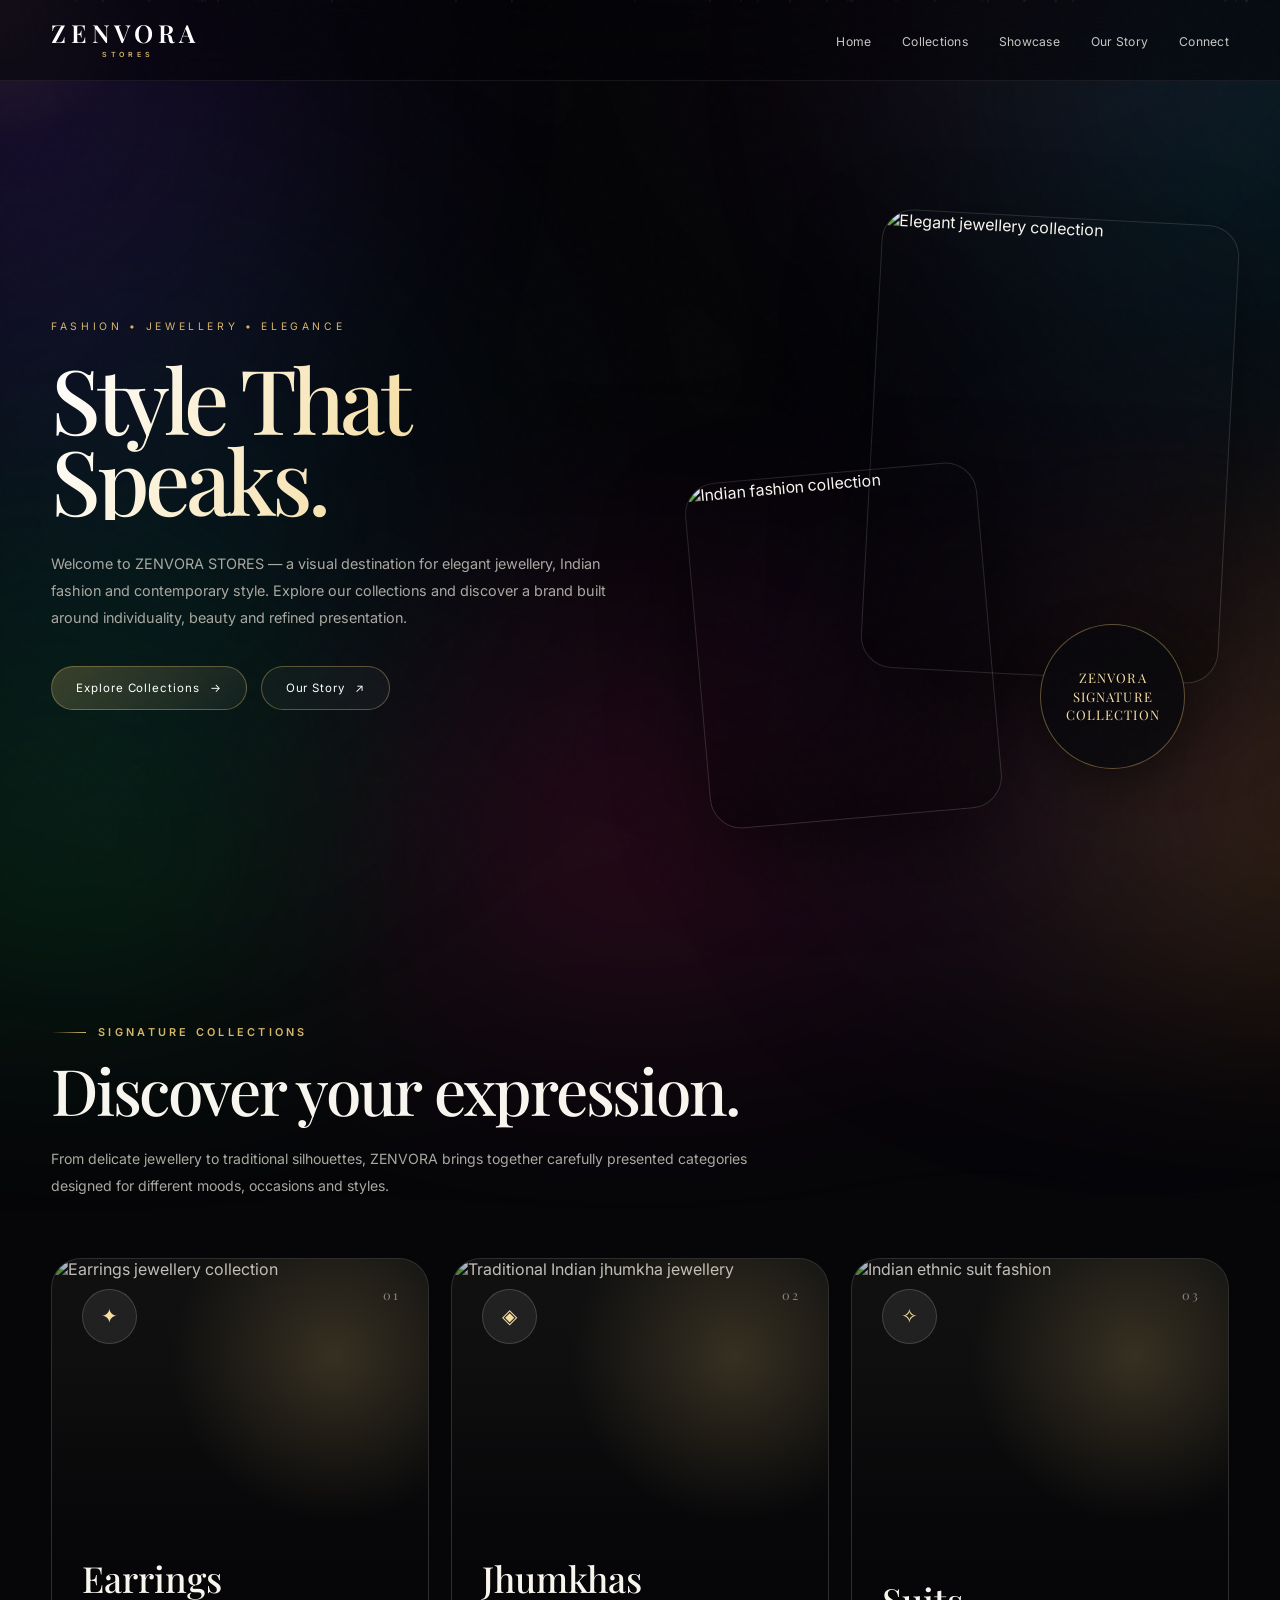
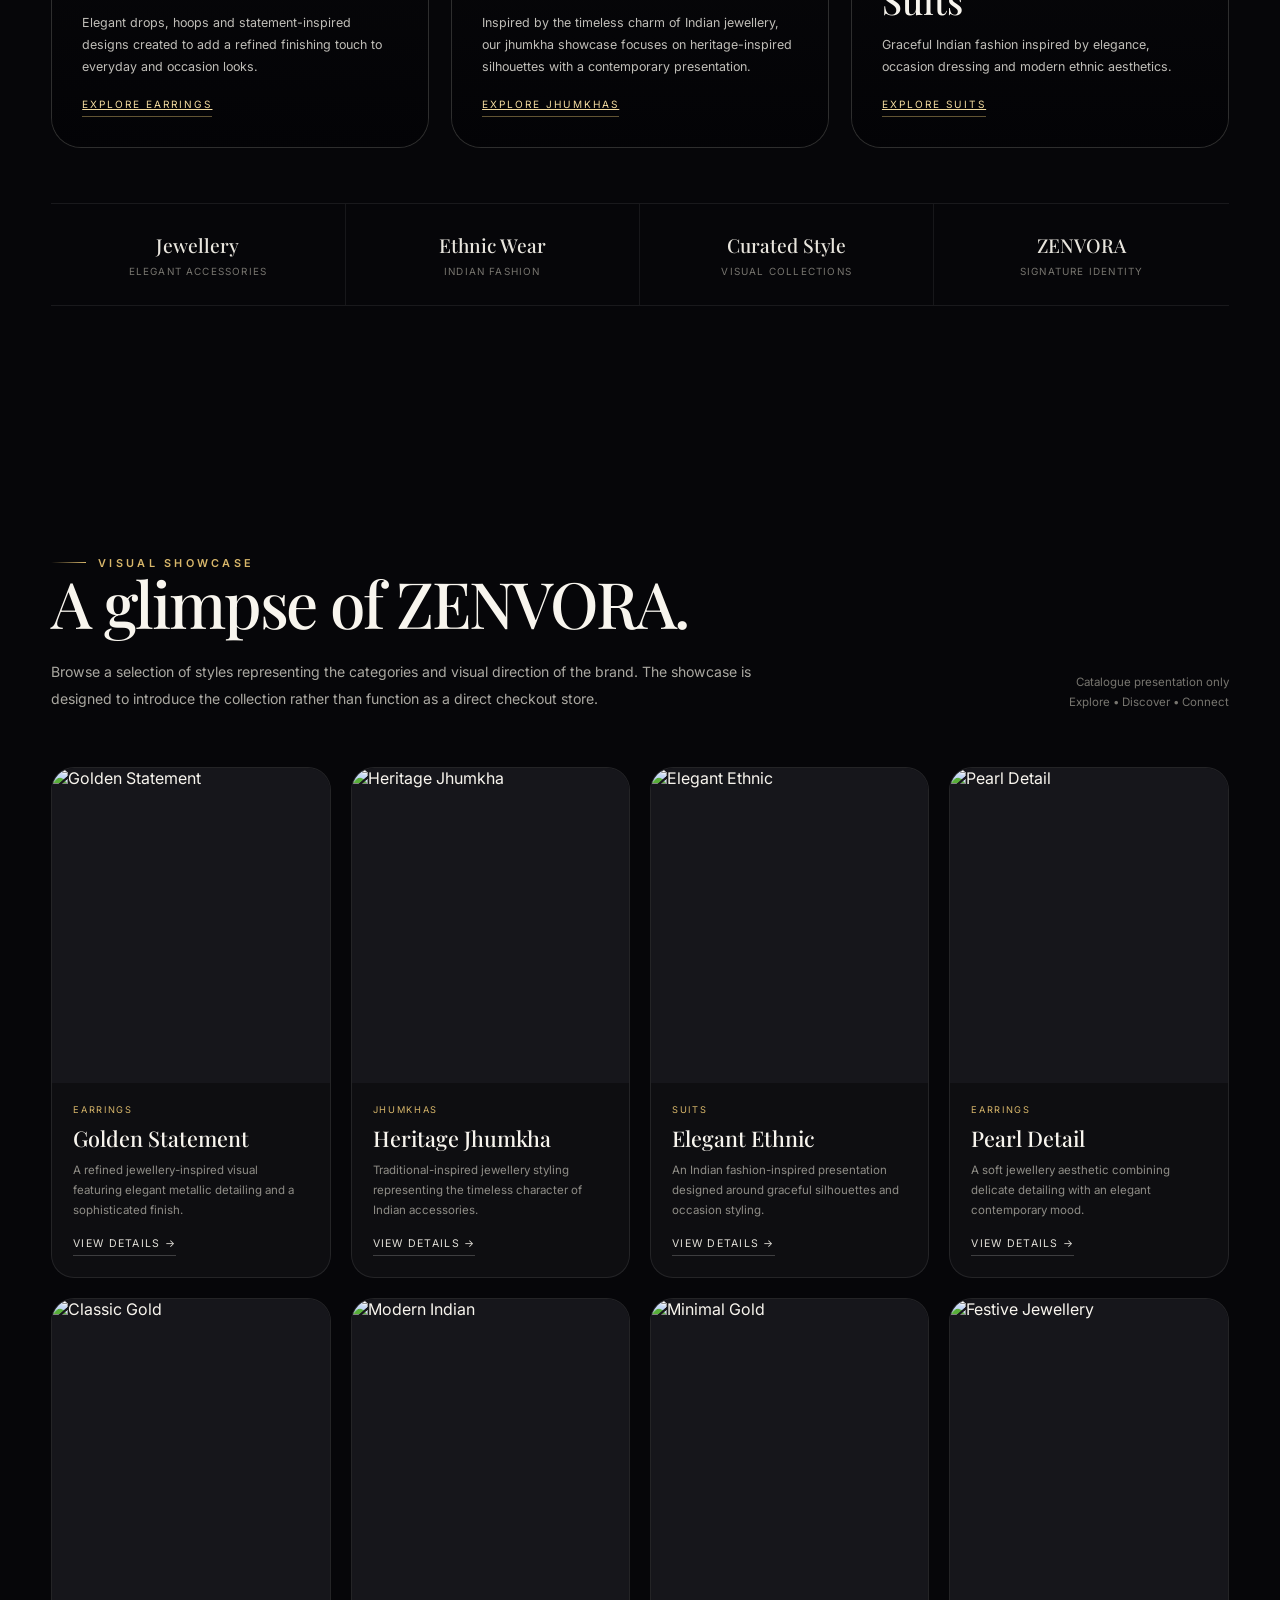
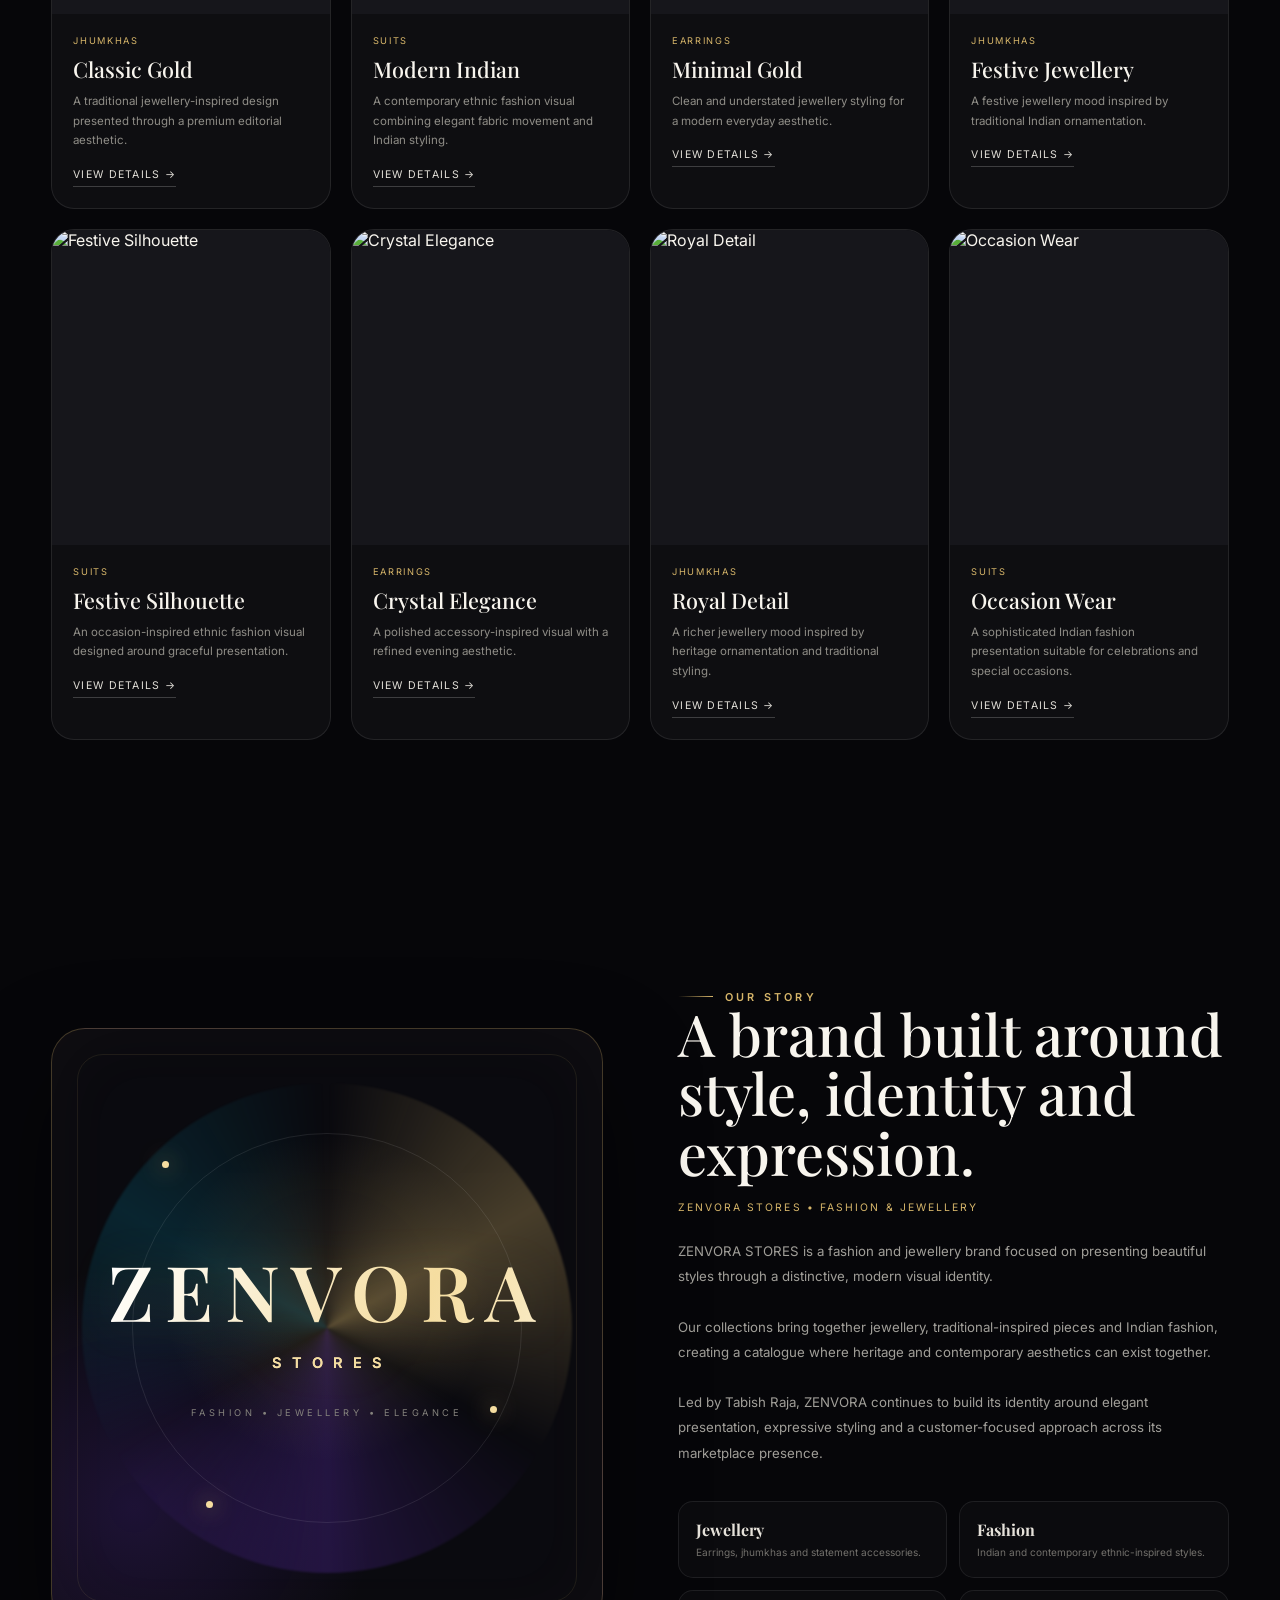
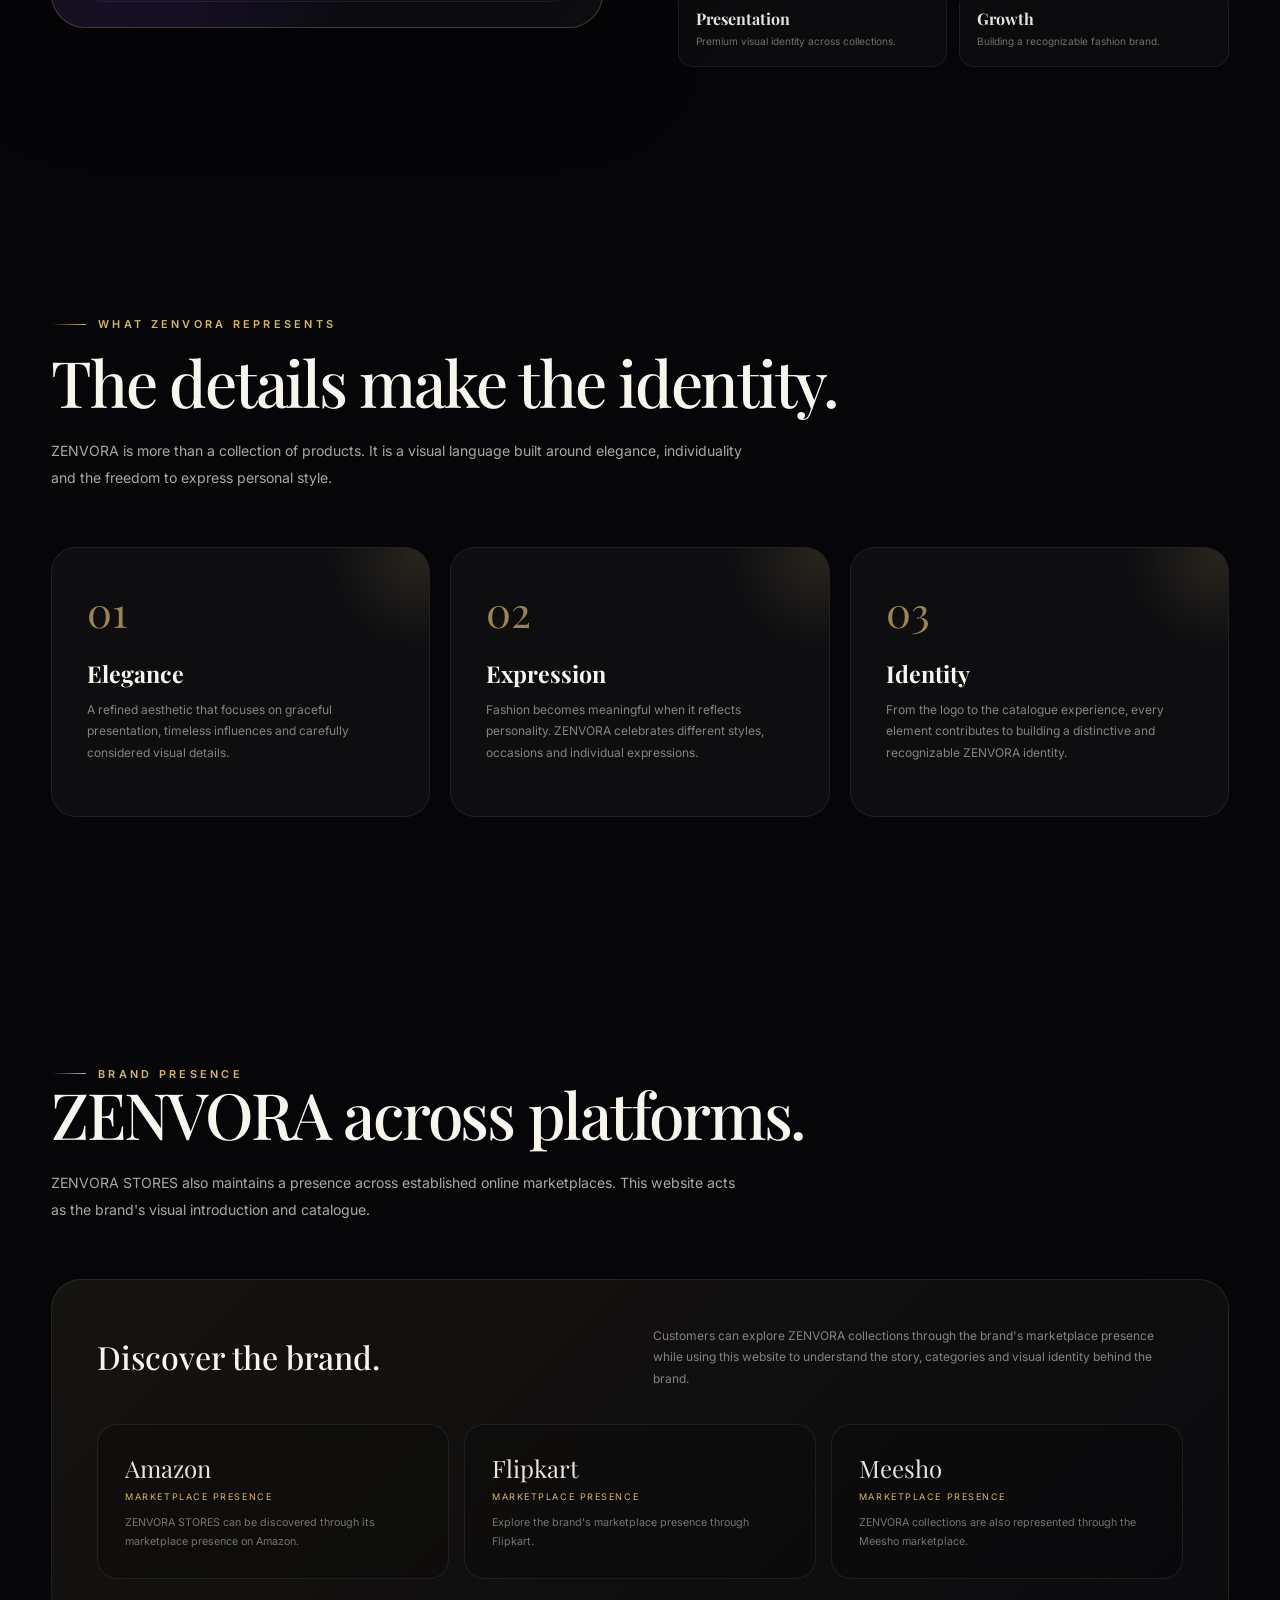
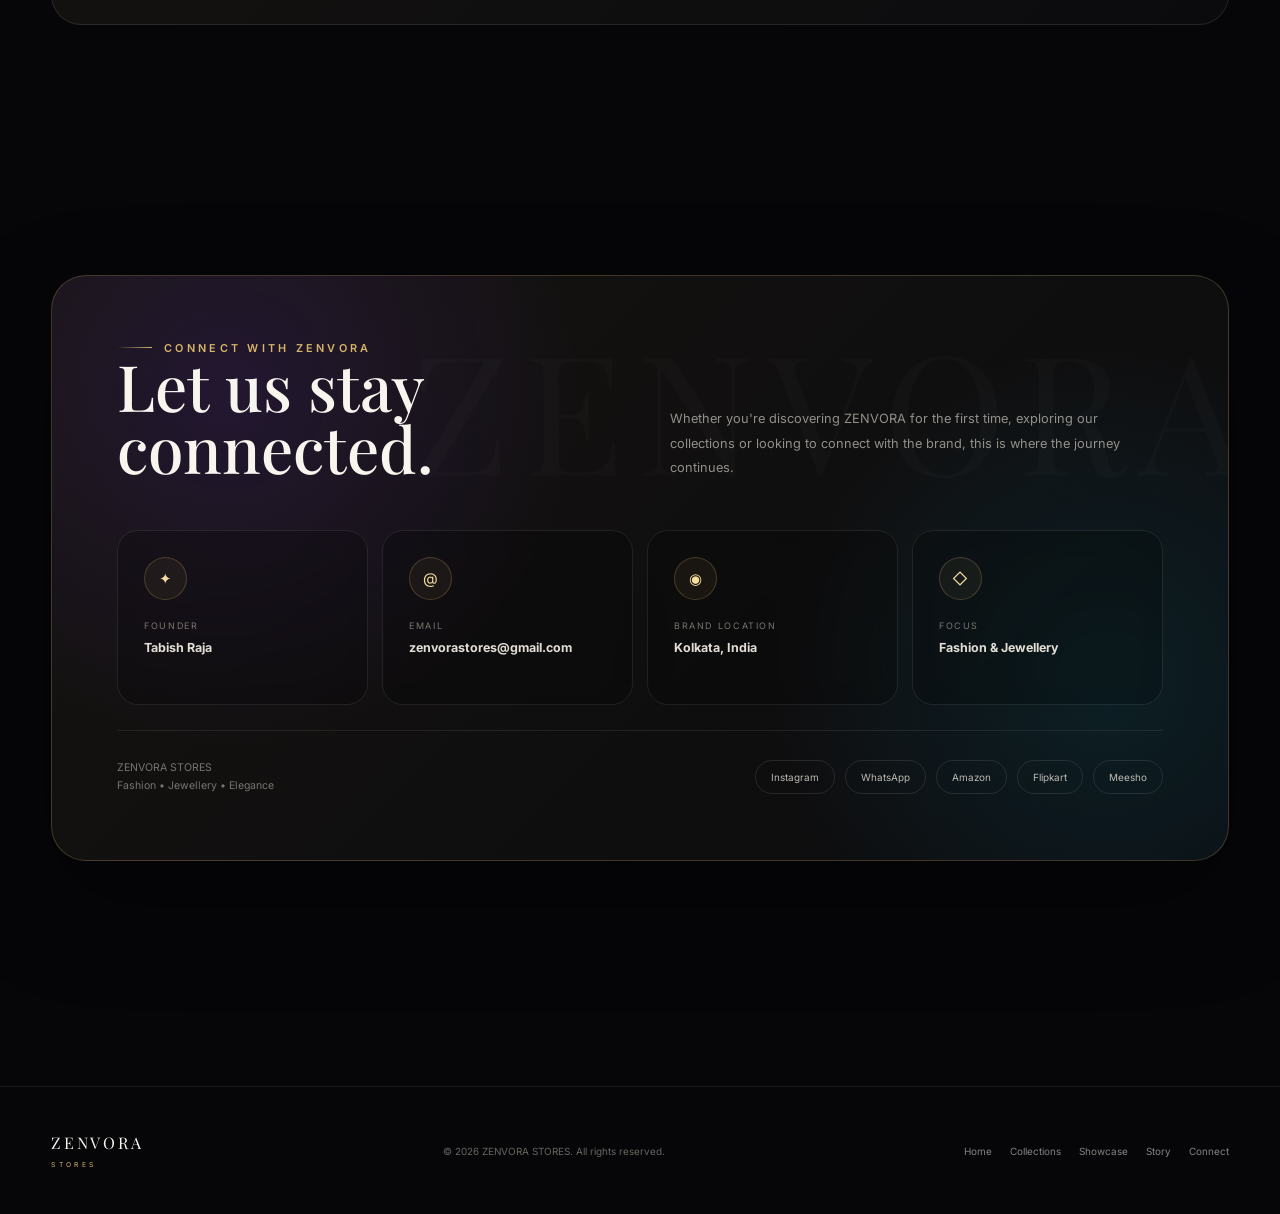
==== commit 1be104ff: "Update index.html" ====
--- a/index.html
+++ b/index.html
@@ -3790,7 +3790,7 @@
 
 <h2>
 
-    Let's stay<br>
+    Let us stay<br>
     connected.
 
 </h2>
